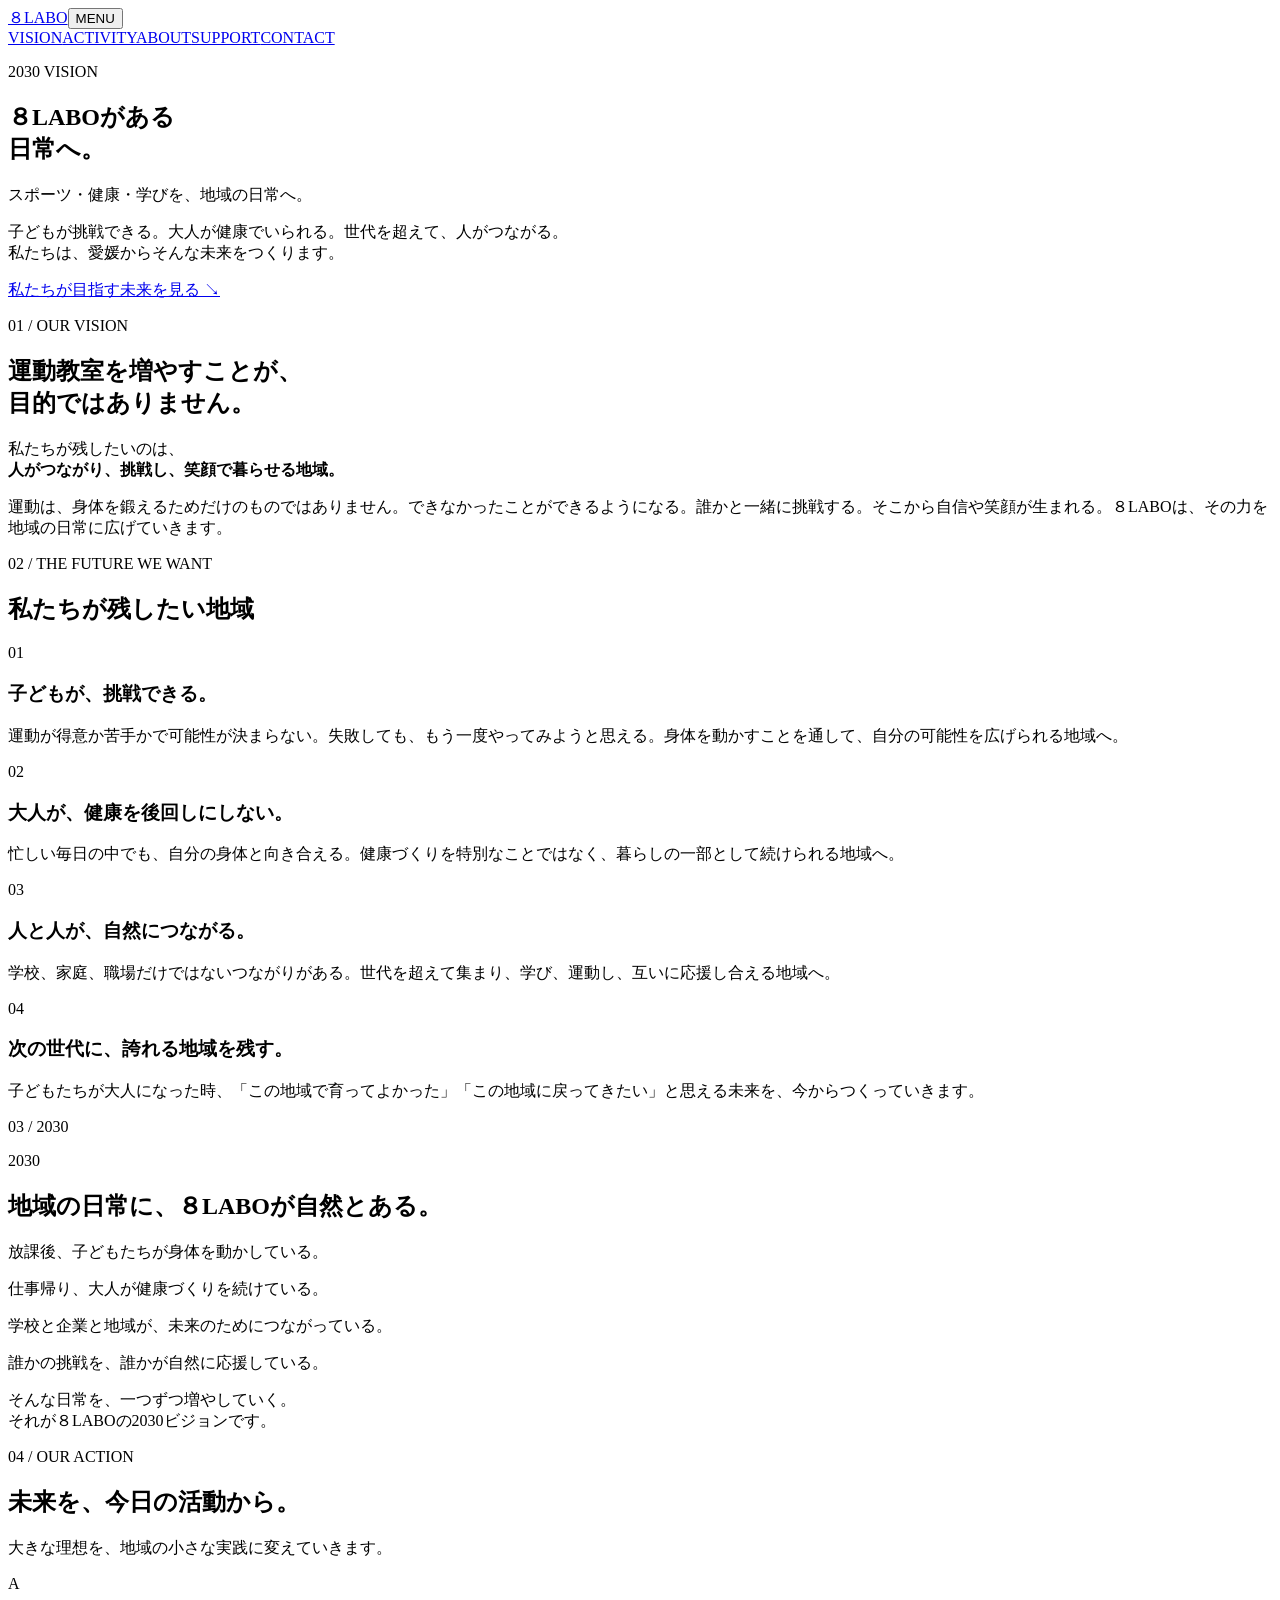
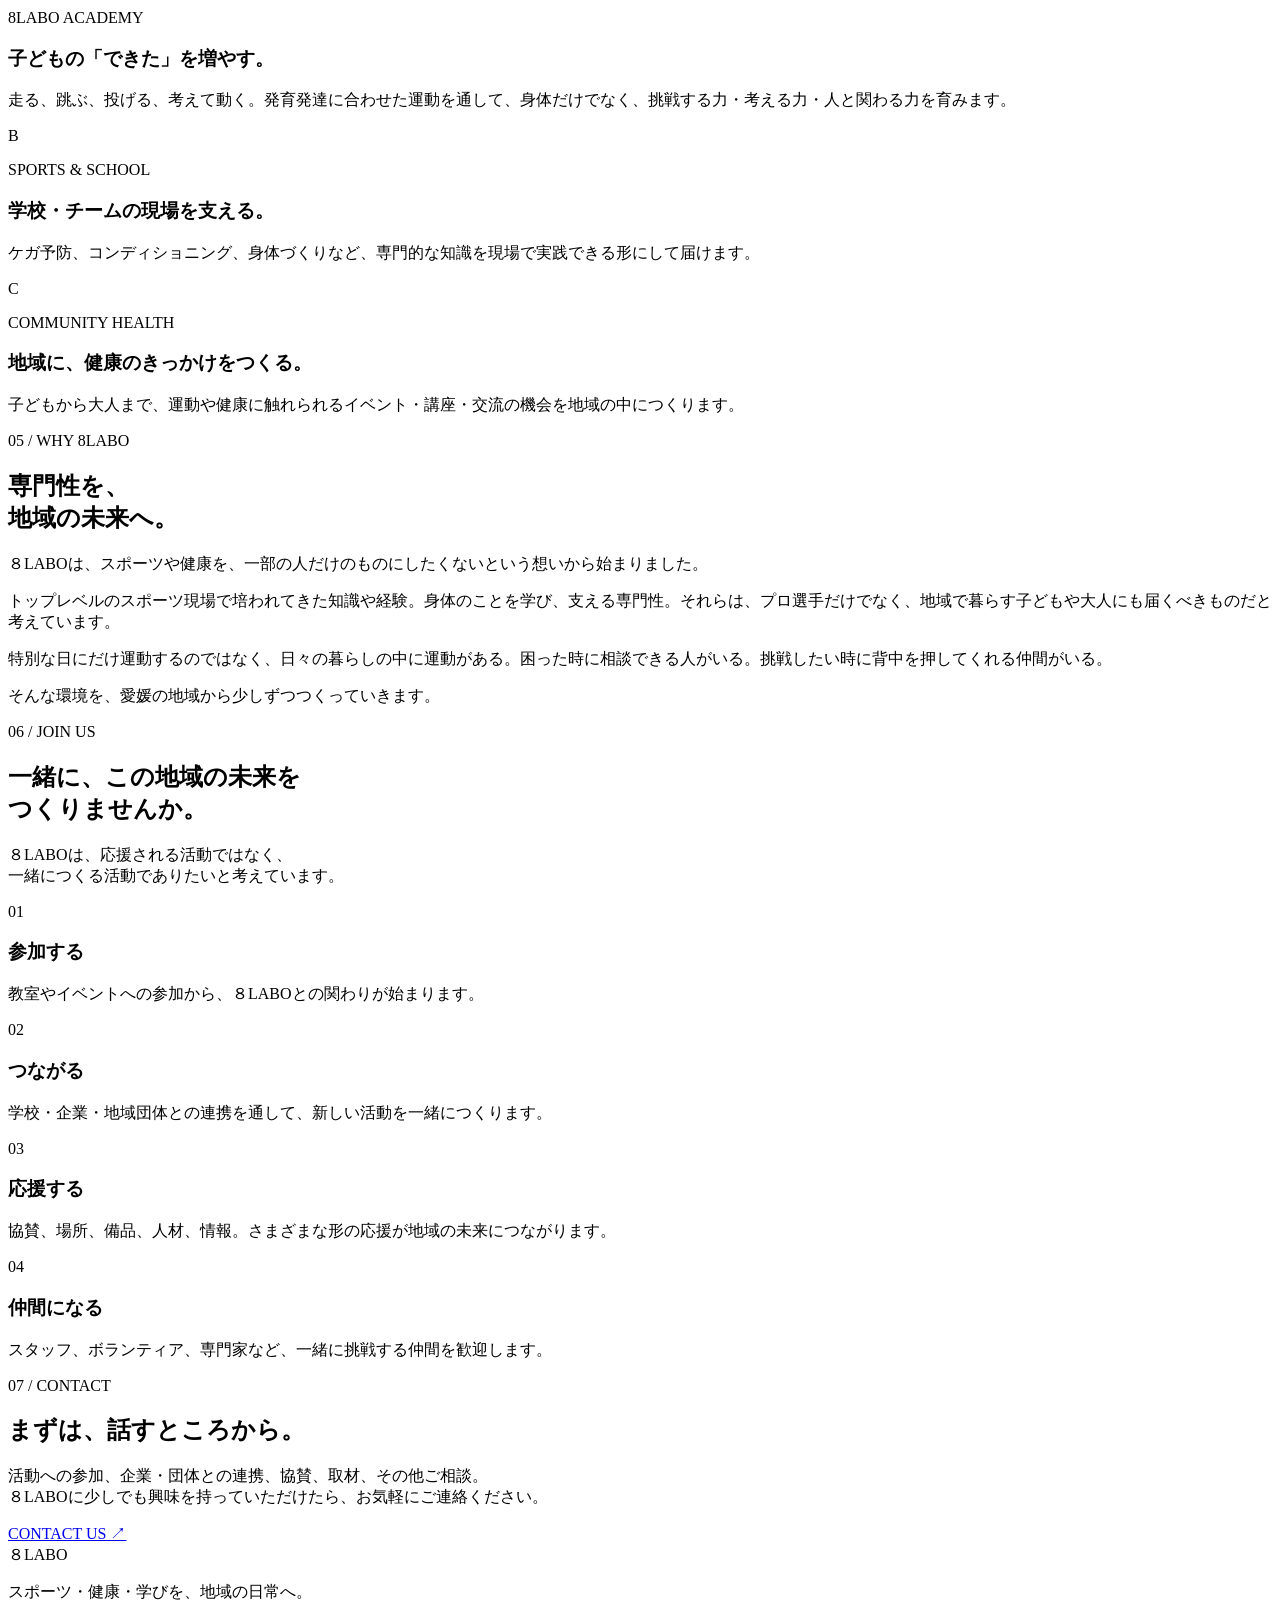
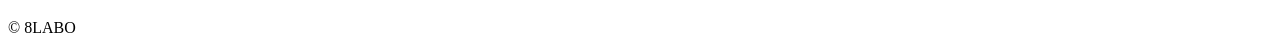
==== index.html @ 5af420b2 "Create initial 8LABO website" ====
<!DOCTYPE html>
<html lang="ja">
<head>
  <meta charset="UTF-8" />
  <meta name="viewport" content="width=device-width, initial-scale=1.0" />
  <meta name="description" content="８LABOは、スポーツ・健康・学びを地域の日常へ届け、地域に笑顔と挑戦が広がる未来をつくる愛媛発の地域づくりプロジェクトです。" />
  <title>８LABO｜８LABOがある日常へ。</title>
  <link rel="preconnect" href="https://fonts.googleapis.com">
  <link rel="preconnect" href="https://fonts.gstatic.com" crossorigin>
  <link href="https://fonts.googleapis.com/css2?family=Noto+Sans+JP:wght@400;500;600;700;900&display=swap" rel="stylesheet">
  <link rel="stylesheet" href="style.css" />
</head>
<body>
  <header class="site-header" id="top"><a class="brand" href="#top">８LABO</a><button class="menu-button" aria-expanded="false">MENU</button><nav class="global-nav"><a href="#vision">VISION</a><a href="#activity">ACTIVITY</a><a href="#story">ABOUT</a><a href="#support">SUPPORT</a><a href="#contact">CONTACT</a></nav></header>
  <main>
    <section class="hero"><div class="hero-orb hero-orb-a"></div><div class="hero-orb hero-orb-b"></div><div class="hero-inner reveal"><p class="eyebrow">2030 VISION</p><h1>８LABOがある<br>日常へ。</h1><p class="hero-copy">スポーツ・健康・学びを、地域の日常へ。</p><p class="hero-lead">子どもが挑戦できる。大人が健康でいられる。世代を超えて、人がつながる。<br>私たちは、愛媛からそんな未来をつくります。</p><a class="text-link" href="#vision">私たちが目指す未来を見る ↘</a></div></section>
    <section class="statement section-dark"><div class="section-wrap narrow reveal"><p class="section-index">01 / OUR VISION</p><h2>運動教室を増やすことが、<br>目的ではありません。</h2><p class="statement-large">私たちが残したいのは、<br><strong>人がつながり、挑戦し、笑顔で暮らせる地域。</strong></p><p>運動は、身体を鍛えるためだけのものではありません。できなかったことができるようになる。誰かと一緒に挑戦する。そこから自信や笑顔が生まれる。８LABOは、その力を地域の日常に広げていきます。</p></div></section>
    <section id="vision" class="vision section-light"><div class="section-wrap"><div class="section-heading reveal"><p class="section-index">02 / THE FUTURE WE WANT</p><h2>私たちが残したい地域</h2></div><div class="vision-grid">
      <article class="vision-card reveal"><span>01</span><h3>子どもが、挑戦できる。</h3><p>運動が得意か苦手かで可能性が決まらない。失敗しても、もう一度やってみようと思える。身体を動かすことを通して、自分の可能性を広げられる地域へ。</p></article>
      <article class="vision-card reveal"><span>02</span><h3>大人が、健康を後回しにしない。</h3><p>忙しい毎日の中でも、自分の身体と向き合える。健康づくりを特別なことではなく、暮らしの一部として続けられる地域へ。</p></article>
      <article class="vision-card reveal"><span>03</span><h3>人と人が、自然につながる。</h3><p>学校、家庭、職場だけではないつながりがある。世代を超えて集まり、学び、運動し、互いに応援し合える地域へ。</p></article>
      <article class="vision-card reveal"><span>04</span><h3>次の世代に、誇れる地域を残す。</h3><p>子どもたちが大人になった時、「この地域で育ってよかった」「この地域に戻ってきたい」と思える未来を、今からつくっていきます。</p></article>
    </div></div></section>
    <section class="future section-accent"><div class="section-wrap reveal"><p class="section-index">03 / 2030</p><div class="big-number">2030</div><h2>地域の日常に、８LABOが自然とある。</h2><div class="future-lines"><p>放課後、子どもたちが身体を動かしている。</p><p>仕事帰り、大人が健康づくりを続けている。</p><p>学校と企業と地域が、未来のためにつながっている。</p><p>誰かの挑戦を、誰かが自然に応援している。</p></div><p class="future-closing">そんな日常を、一つずつ増やしていく。<br>それが８LABOの2030ビジョンです。</p></div></section>
    <section id="activity" class="activity section-light"><div class="section-wrap"><div class="section-heading reveal"><p class="section-index">04 / OUR ACTION</p><h2>未来を、今日の活動から。</h2><p>大きな理想を、地域の小さな実践に変えていきます。</p></div><div class="activity-list">
      <article class="activity-item reveal"><div class="activity-no">A</div><div><p class="activity-label">8LABO ACADEMY</p><h3>子どもの「できた」を増やす。</h3><p>走る、跳ぶ、投げる、考えて動く。発育発達に合わせた運動を通して、身体だけでなく、挑戦する力・考える力・人と関わる力を育みます。</p></div></article>
      <article class="activity-item reveal"><div class="activity-no">B</div><div><p class="activity-label">SPORTS & SCHOOL</p><h3>学校・チームの現場を支える。</h3><p>ケガ予防、コンディショニング、身体づくりなど、専門的な知識を現場で実践できる形にして届けます。</p></div></article>
      <article class="activity-item reveal"><div class="activity-no">C</div><div><p class="activity-label">COMMUNITY HEALTH</p><h3>地域に、健康のきっかけをつくる。</h3><p>子どもから大人まで、運動や健康に触れられるイベント・講座・交流の機会を地域の中につくります。</p></div></article>
    </div></div></section>
    <section id="story" class="story section-dark"><div class="section-wrap story-grid reveal"><div><p class="section-index">05 / WHY 8LABO</p><h2>専門性を、<br>地域の未来へ。</h2></div><div class="story-copy"><p class="lead">８LABOは、スポーツや健康を、一部の人だけのものにしたくないという想いから始まりました。</p><p>トップレベルのスポーツ現場で培われてきた知識や経験。身体のことを学び、支える専門性。それらは、プロ選手だけでなく、地域で暮らす子どもや大人にも届くべきものだと考えています。</p><p>特別な日にだけ運動するのではなく、日々の暮らしの中に運動がある。困った時に相談できる人がいる。挑戦したい時に背中を押してくれる仲間がいる。</p><p>そんな環境を、愛媛の地域から少しずつつくっていきます。</p></div></div></section>
    <section id="support" class="support section-light"><div class="section-wrap reveal"><p class="section-index">06 / JOIN US</p><h2>一緒に、この地域の未来を<br>つくりませんか。</h2><p class="support-lead">８LABOは、応援される活動ではなく、<br>一緒につくる活動でありたいと考えています。</p><div class="support-grid"><div><span>01</span><h3>参加する</h3><p>教室やイベントへの参加から、８LABOとの関わりが始まります。</p></div><div><span>02</span><h3>つながる</h3><p>学校・企業・地域団体との連携を通して、新しい活動を一緒につくります。</p></div><div><span>03</span><h3>応援する</h3><p>協賛、場所、備品、人材、情報。さまざまな形の応援が地域の未来につながります。</p></div><div><span>04</span><h3>仲間になる</h3><p>スタッフ、ボランティア、専門家など、一緒に挑戦する仲間を歓迎します。</p></div></div></div></section>
    <section id="contact" class="contact section-accent"><div class="section-wrap reveal"><p class="section-index">07 / CONTACT</p><h2>まずは、話すところから。</h2><p>活動への参加、企業・団体との連携、協賛、取材、その他ご相談。<br>８LABOに少しでも興味を持っていただけたら、お気軽にご連絡ください。</p><a class="contact-button" href="mailto:8labo.deportare@gmail.com">CONTACT US ↗</a></div></section>
  </main>
  <footer class="site-footer"><div class="footer-brand">８LABO</div><p>スポーツ・健康・学びを、地域の日常へ。</p><p class="copyright">© 8LABO</p></footer>
  <script src="script.js"></script>
</body></html>
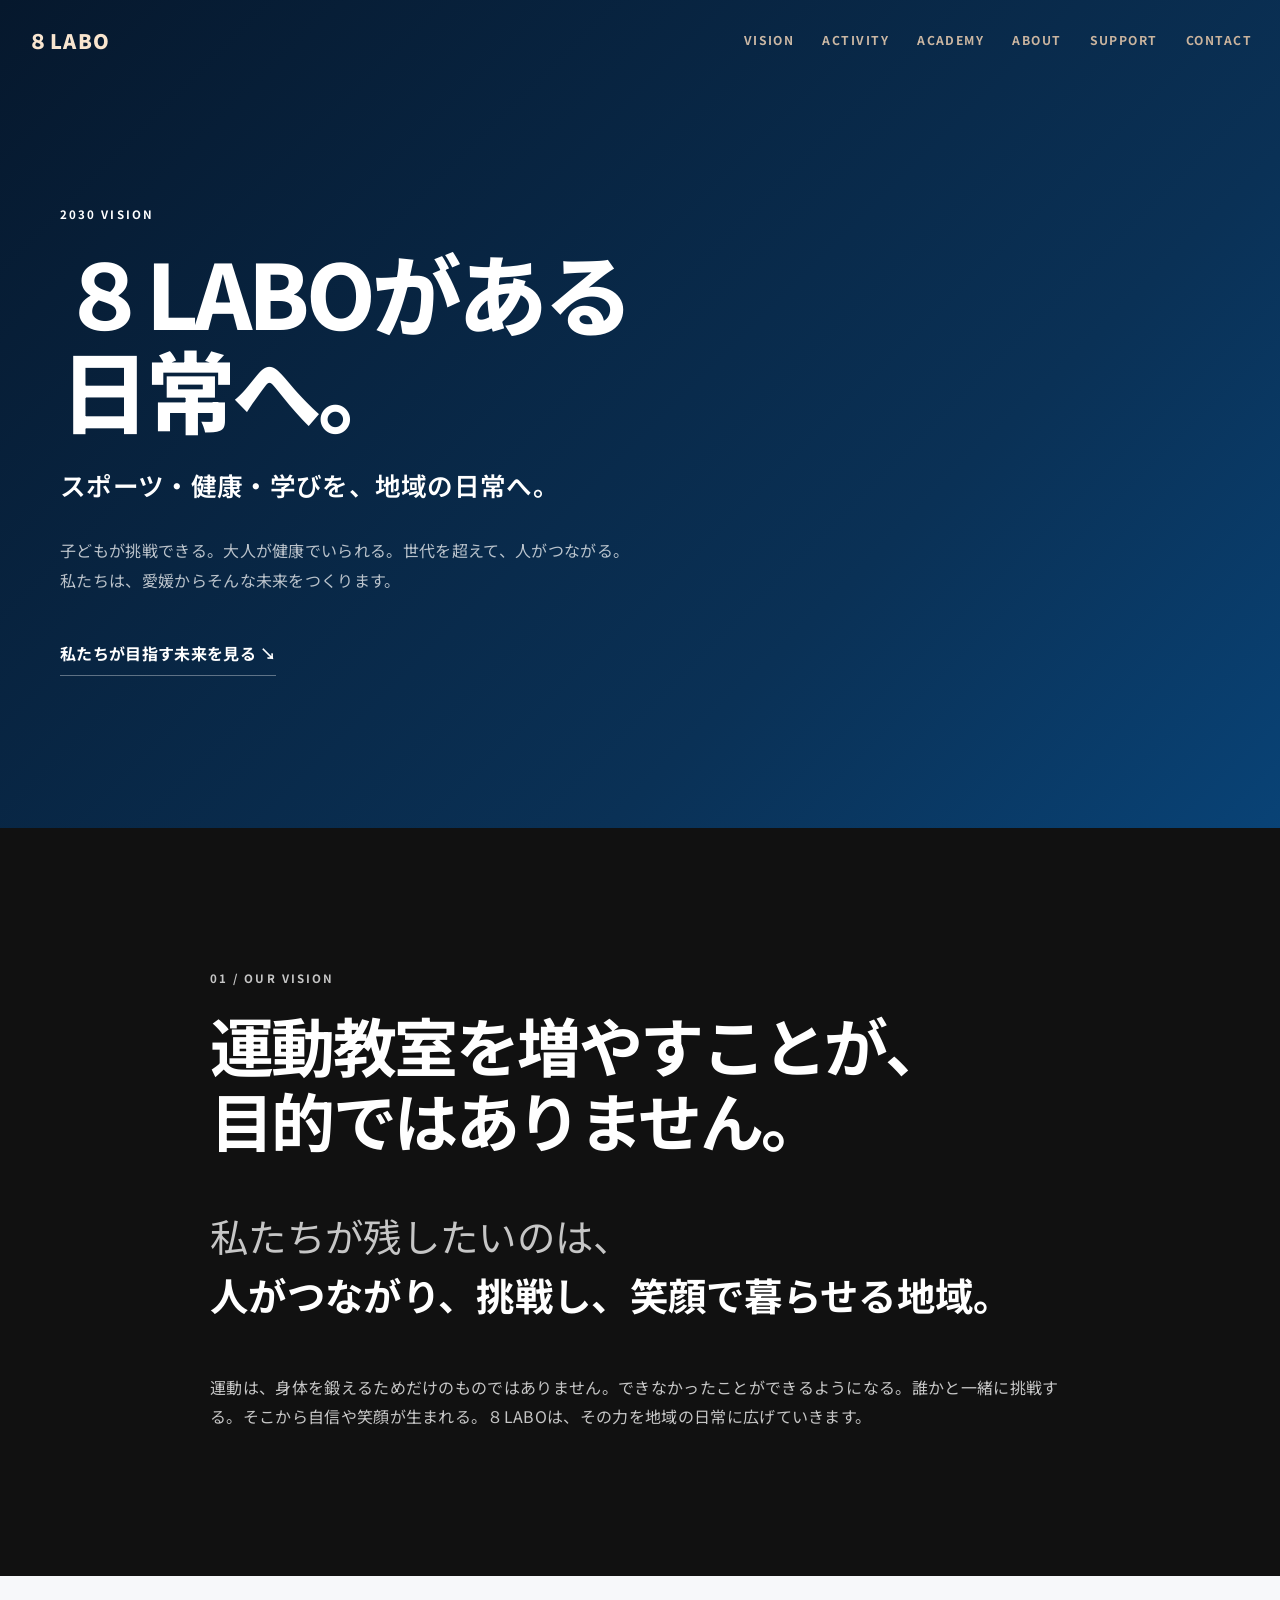
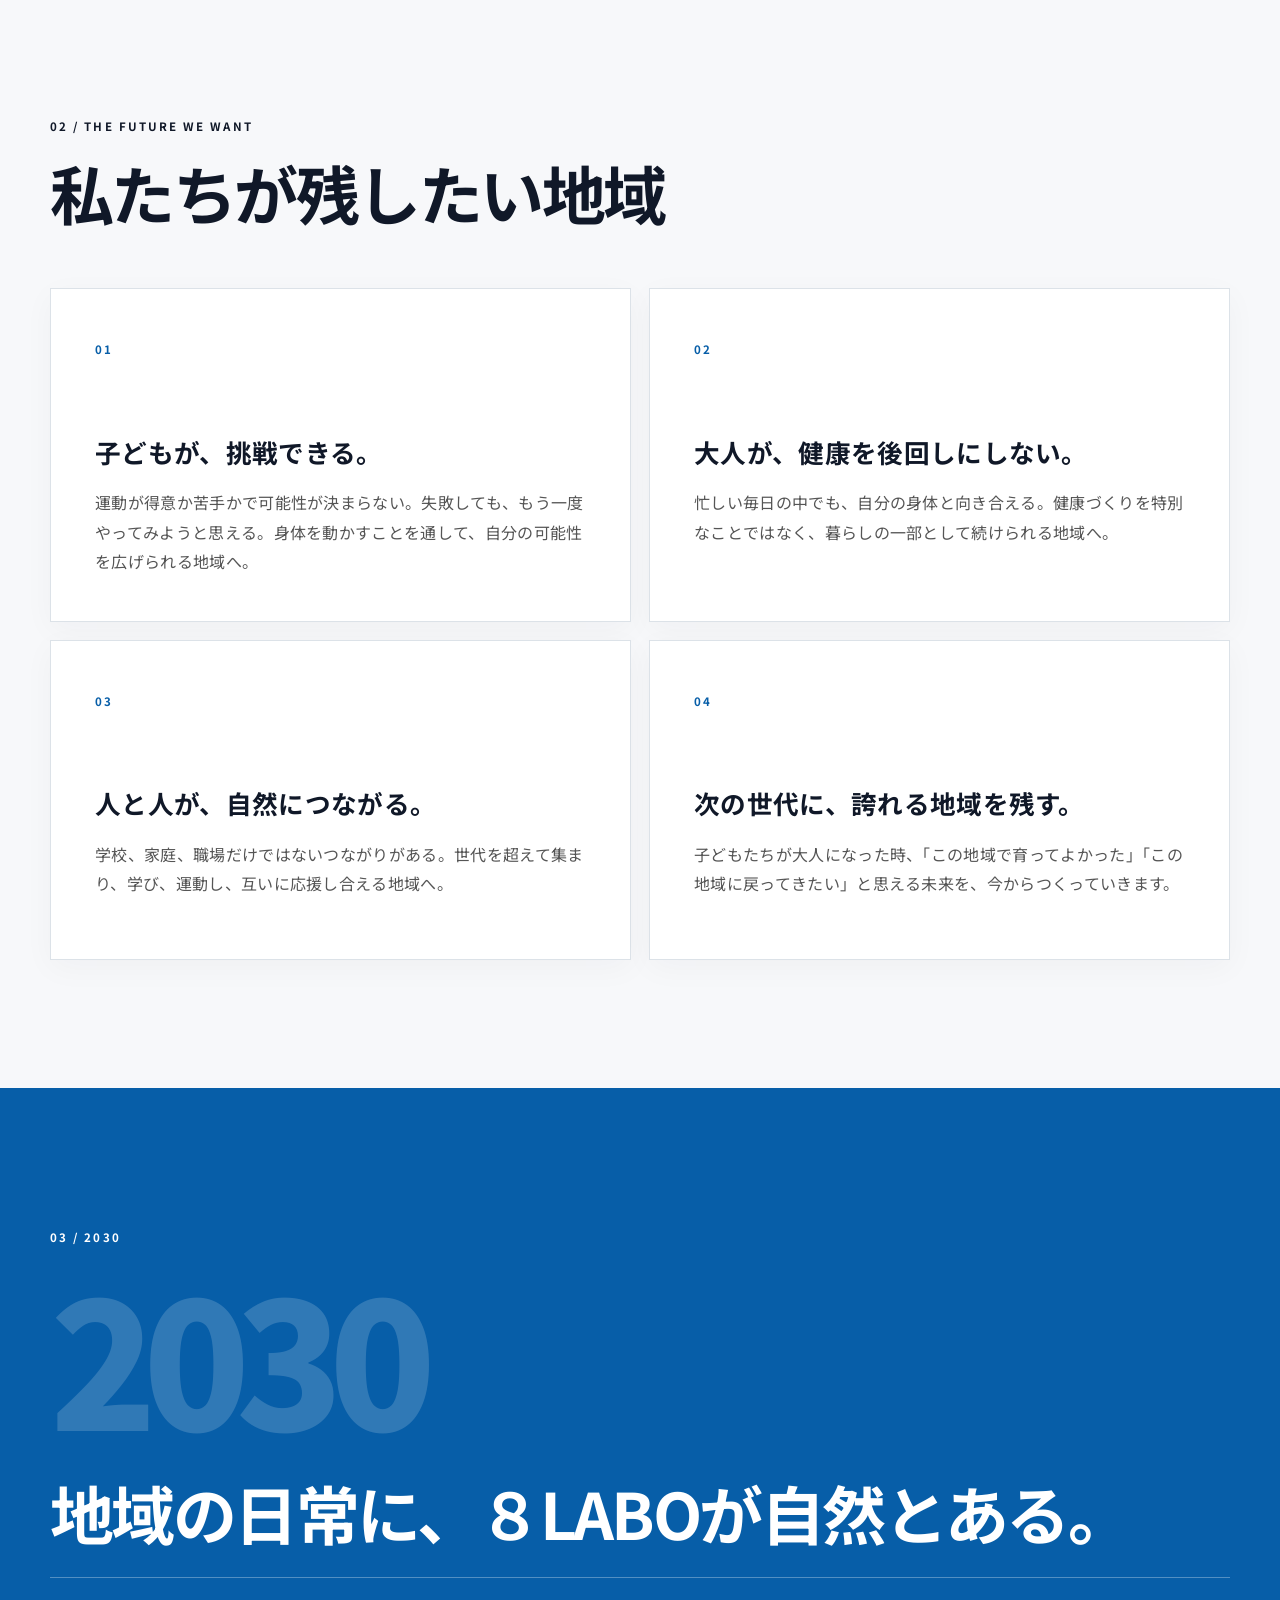
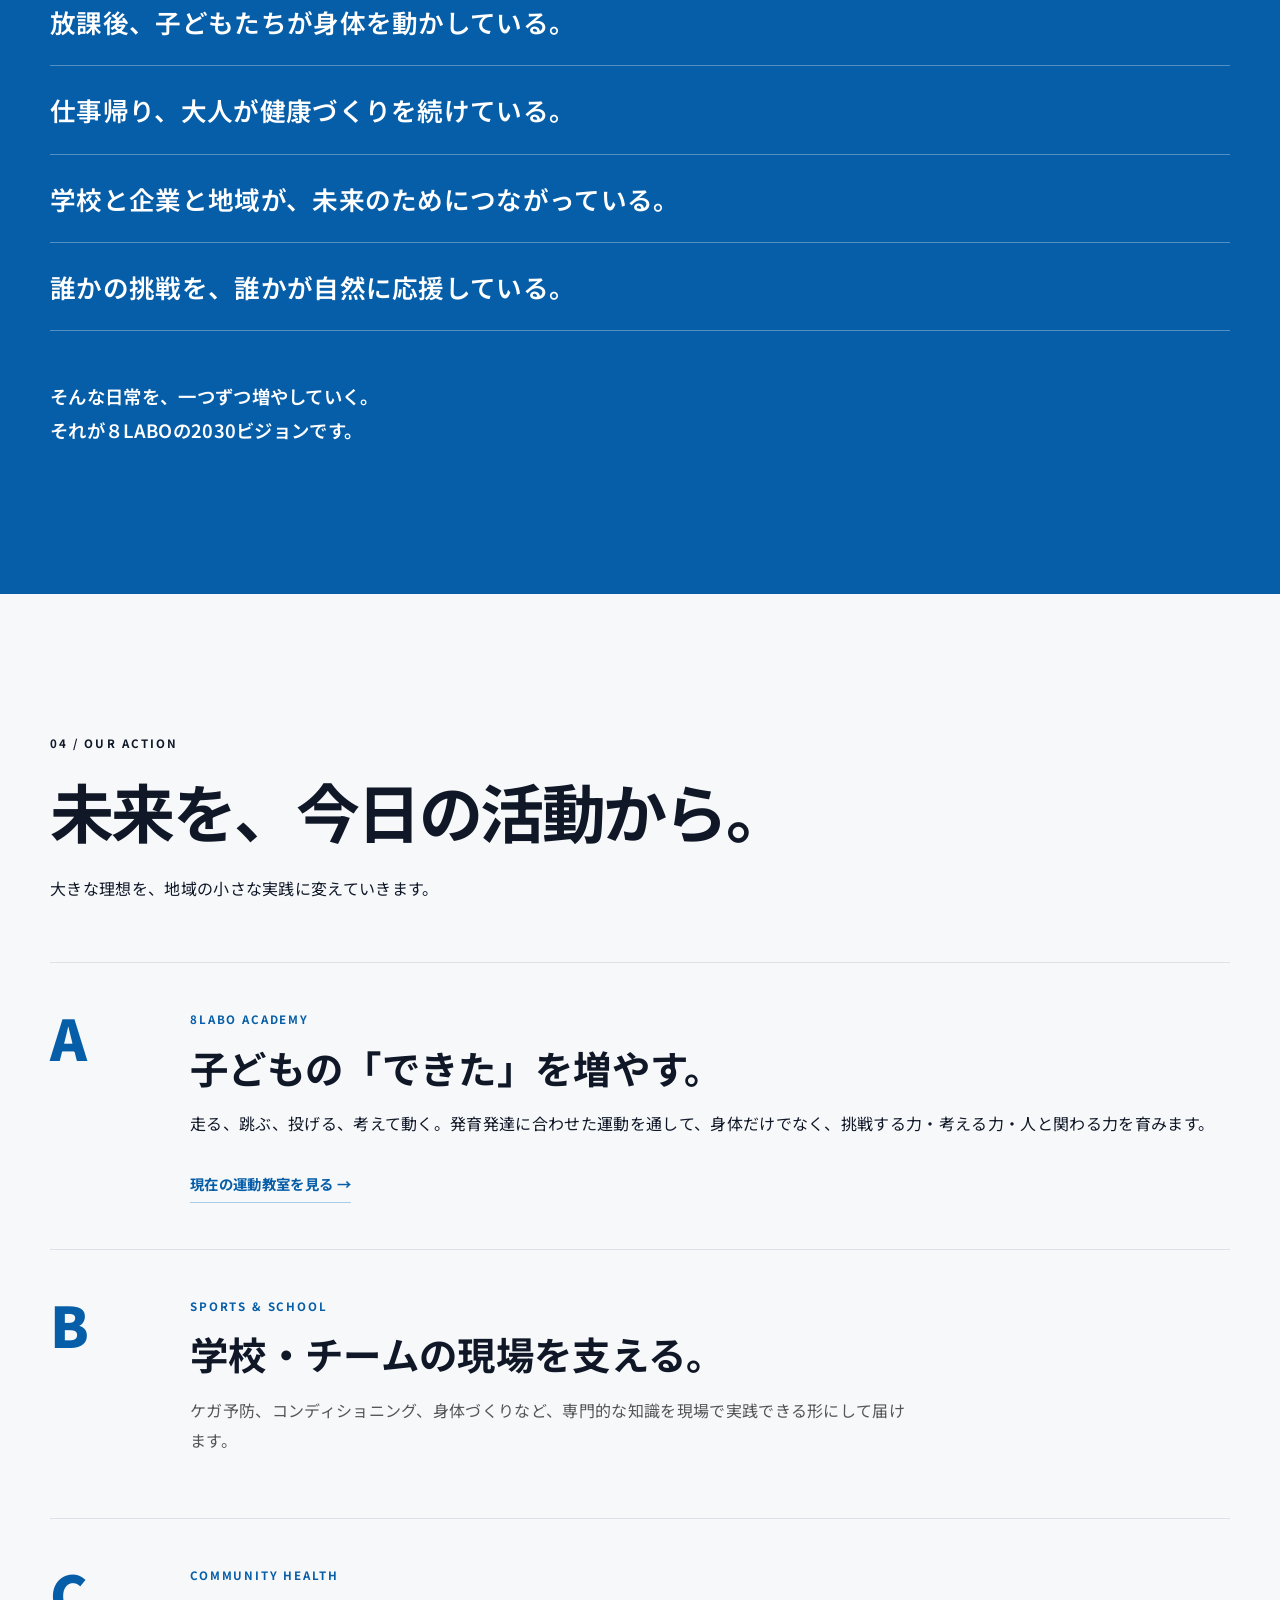
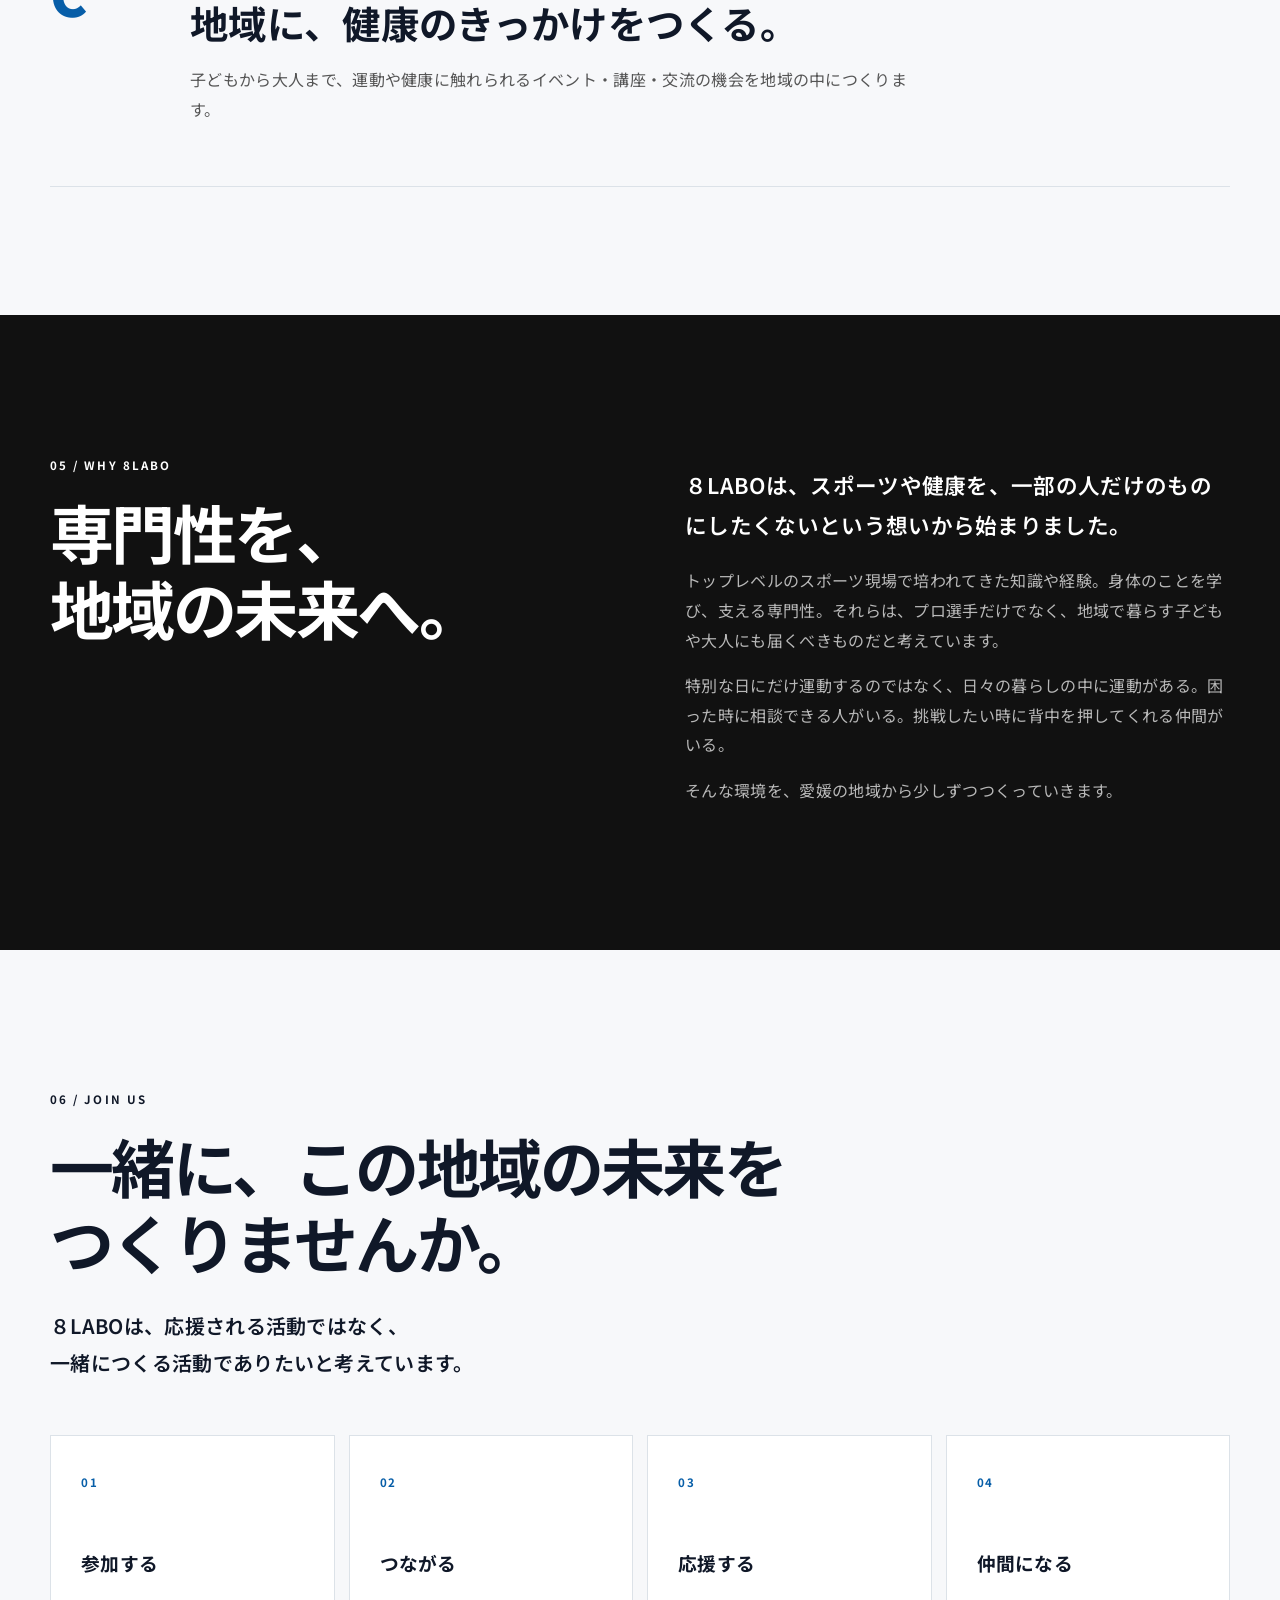
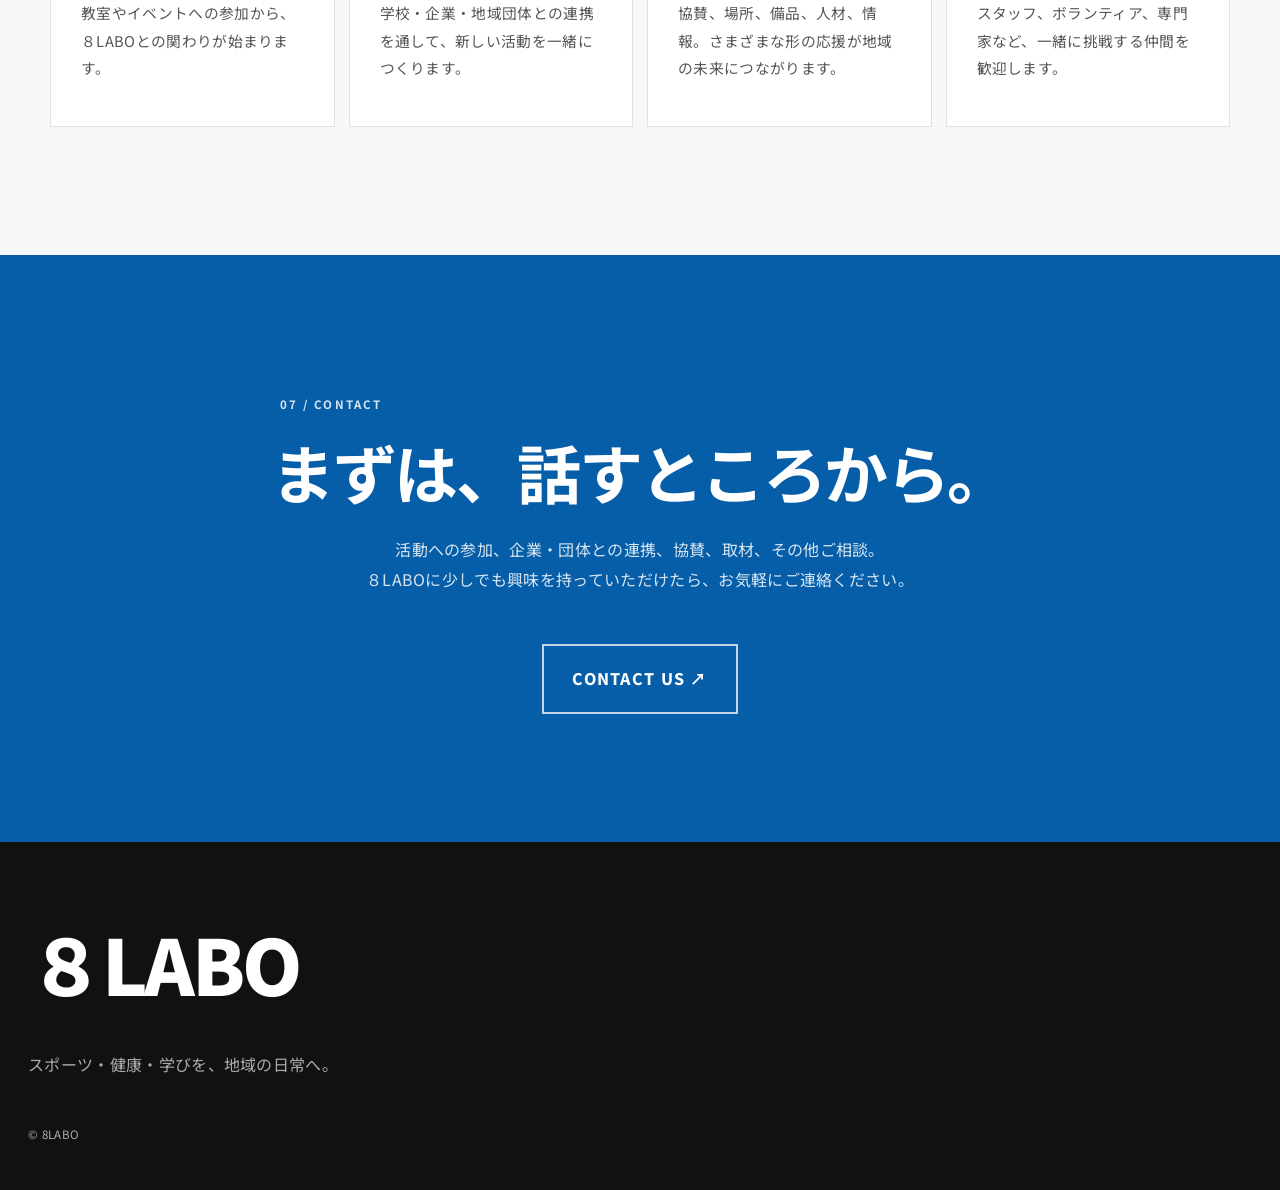
==== commit 8aee1f61: "Apply blue brand refinement and add Academy link" ====
--- a/index.html
+++ b/index.html
@@ -1,36 +1 @@
-<!DOCTYPE html>
-<html lang="ja">
-<head>
-  <meta charset="UTF-8" />
-  <meta name="viewport" content="width=device-width, initial-scale=1.0" />
-  <meta name="description" content="８LABOは、スポーツ・健康・学びを地域の日常へ届け、地域に笑顔と挑戦が広がる未来をつくる愛媛発の地域づくりプロジェクトです。" />
-  <title>８LABO｜８LABOがある日常へ。</title>
-  <link rel="preconnect" href="https://fonts.googleapis.com">
-  <link rel="preconnect" href="https://fonts.gstatic.com" crossorigin>
-  <link href="https://fonts.googleapis.com/css2?family=Noto+Sans+JP:wght@400;500;600;700;900&display=swap" rel="stylesheet">
-  <link rel="stylesheet" href="style.css" />
-</head>
-<body>
-  <header class="site-header" id="top"><a class="brand" href="#top">８LABO</a><button class="menu-button" aria-expanded="false">MENU</button><nav class="global-nav"><a href="#vision">VISION</a><a href="#activity">ACTIVITY</a><a href="#story">ABOUT</a><a href="#support">SUPPORT</a><a href="#contact">CONTACT</a></nav></header>
-  <main>
-    <section class="hero"><div class="hero-orb hero-orb-a"></div><div class="hero-orb hero-orb-b"></div><div class="hero-inner reveal"><p class="eyebrow">2030 VISION</p><h1>８LABOがある<br>日常へ。</h1><p class="hero-copy">スポーツ・健康・学びを、地域の日常へ。</p><p class="hero-lead">子どもが挑戦できる。大人が健康でいられる。世代を超えて、人がつながる。<br>私たちは、愛媛からそんな未来をつくります。</p><a class="text-link" href="#vision">私たちが目指す未来を見る ↘</a></div></section>
-    <section class="statement section-dark"><div class="section-wrap narrow reveal"><p class="section-index">01 / OUR VISION</p><h2>運動教室を増やすことが、<br>目的ではありません。</h2><p class="statement-large">私たちが残したいのは、<br><strong>人がつながり、挑戦し、笑顔で暮らせる地域。</strong></p><p>運動は、身体を鍛えるためだけのものではありません。できなかったことができるようになる。誰かと一緒に挑戦する。そこから自信や笑顔が生まれる。８LABOは、その力を地域の日常に広げていきます。</p></div></section>
-    <section id="vision" class="vision section-light"><div class="section-wrap"><div class="section-heading reveal"><p class="section-index">02 / THE FUTURE WE WANT</p><h2>私たちが残したい地域</h2></div><div class="vision-grid">
-      <article class="vision-card reveal"><span>01</span><h3>子どもが、挑戦できる。</h3><p>運動が得意か苦手かで可能性が決まらない。失敗しても、もう一度やってみようと思える。身体を動かすことを通して、自分の可能性を広げられる地域へ。</p></article>
-      <article class="vision-card reveal"><span>02</span><h3>大人が、健康を後回しにしない。</h3><p>忙しい毎日の中でも、自分の身体と向き合える。健康づくりを特別なことではなく、暮らしの一部として続けられる地域へ。</p></article>
-      <article class="vision-card reveal"><span>03</span><h3>人と人が、自然につながる。</h3><p>学校、家庭、職場だけではないつながりがある。世代を超えて集まり、学び、運動し、互いに応援し合える地域へ。</p></article>
-      <article class="vision-card reveal"><span>04</span><h3>次の世代に、誇れる地域を残す。</h3><p>子どもたちが大人になった時、「この地域で育ってよかった」「この地域に戻ってきたい」と思える未来を、今からつくっていきます。</p></article>
-    </div></div></section>
-    <section class="future section-accent"><div class="section-wrap reveal"><p class="section-index">03 / 2030</p><div class="big-number">2030</div><h2>地域の日常に、８LABOが自然とある。</h2><div class="future-lines"><p>放課後、子どもたちが身体を動かしている。</p><p>仕事帰り、大人が健康づくりを続けている。</p><p>学校と企業と地域が、未来のためにつながっている。</p><p>誰かの挑戦を、誰かが自然に応援している。</p></div><p class="future-closing">そんな日常を、一つずつ増やしていく。<br>それが８LABOの2030ビジョンです。</p></div></section>
-    <section id="activity" class="activity section-light"><div class="section-wrap"><div class="section-heading reveal"><p class="section-index">04 / OUR ACTION</p><h2>未来を、今日の活動から。</h2><p>大きな理想を、地域の小さな実践に変えていきます。</p></div><div class="activity-list">
-      <article class="activity-item reveal"><div class="activity-no">A</div><div><p class="activity-label">8LABO ACADEMY</p><h3>子どもの「できた」を増やす。</h3><p>走る、跳ぶ、投げる、考えて動く。発育発達に合わせた運動を通して、身体だけでなく、挑戦する力・考える力・人と関わる力を育みます。</p></div></article>
-      <article class="activity-item reveal"><div class="activity-no">B</div><div><p class="activity-label">SPORTS & SCHOOL</p><h3>学校・チームの現場を支える。</h3><p>ケガ予防、コンディショニング、身体づくりなど、専門的な知識を現場で実践できる形にして届けます。</p></div></article>
-      <article class="activity-item reveal"><div class="activity-no">C</div><div><p class="activity-label">COMMUNITY HEALTH</p><h3>地域に、健康のきっかけをつくる。</h3><p>子どもから大人まで、運動や健康に触れられるイベント・講座・交流の機会を地域の中につくります。</p></div></article>
-    </div></div></section>
-    <section id="story" class="story section-dark"><div class="section-wrap story-grid reveal"><div><p class="section-index">05 / WHY 8LABO</p><h2>専門性を、<br>地域の未来へ。</h2></div><div class="story-copy"><p class="lead">８LABOは、スポーツや健康を、一部の人だけのものにしたくないという想いから始まりました。</p><p>トップレベルのスポーツ現場で培われてきた知識や経験。身体のことを学び、支える専門性。それらは、プロ選手だけでなく、地域で暮らす子どもや大人にも届くべきものだと考えています。</p><p>特別な日にだけ運動するのではなく、日々の暮らしの中に運動がある。困った時に相談できる人がいる。挑戦したい時に背中を押してくれる仲間がいる。</p><p>そんな環境を、愛媛の地域から少しずつつくっていきます。</p></div></div></section>
-    <section id="support" class="support section-light"><div class="section-wrap reveal"><p class="section-index">06 / JOIN US</p><h2>一緒に、この地域の未来を<br>つくりませんか。</h2><p class="support-lead">８LABOは、応援される活動ではなく、<br>一緒につくる活動でありたいと考えています。</p><div class="support-grid"><div><span>01</span><h3>参加する</h3><p>教室やイベントへの参加から、８LABOとの関わりが始まります。</p></div><div><span>02</span><h3>つながる</h3><p>学校・企業・地域団体との連携を通して、新しい活動を一緒につくります。</p></div><div><span>03</span><h3>応援する</h3><p>協賛、場所、備品、人材、情報。さまざまな形の応援が地域の未来につながります。</p></div><div><span>04</span><h3>仲間になる</h3><p>スタッフ、ボランティア、専門家など、一緒に挑戦する仲間を歓迎します。</p></div></div></div></section>
-    <section id="contact" class="contact section-accent"><div class="section-wrap reveal"><p class="section-index">07 / CONTACT</p><h2>まずは、話すところから。</h2><p>活動への参加、企業・団体との連携、協賛、取材、その他ご相談。<br>８LABOに少しでも興味を持っていただけたら、お気軽にご連絡ください。</p><a class="contact-button" href="mailto:8labo.deportare@gmail.com">CONTACT US ↗</a></div></section>
-  </main>
-  <footer class="site-footer"><div class="footer-brand">８LABO</div><p>スポーツ・健康・学びを、地域の日常へ。</p><p class="copyright">© 8LABO</p></footer>
-  <script src="script.js"></script>
-</body></html>+<!DOCTYPE html><html lang="ja"><head><meta charset="UTF-8"><meta name="viewport" content="width=device-width,initial-scale=1"><meta name="description" content="８LABOは、スポーツ・健康・学びを地域の日常へ届け、地域に笑顔と挑戦が広がる未来をつくる愛媛発の地域づくりプロジェクトです。"><title>８LABO｜８LABOがある日常へ。</title><link rel="preconnect" href="https://fonts.googleapis.com"><link rel="preconnect" href="https://fonts.gstatic.com" crossorigin><link href="https://fonts.googleapis.com/css2?family=Noto+Sans+JP:wght@400;500;600;700;900&display=swap" rel="stylesheet"><link rel="stylesheet" href="style.css"><link rel="stylesheet" href="refine.css"></head><body><header class="site-header" id="top"><a class="brand" href="#top">８LABO</a><button class="menu-button" aria-expanded="false">MENU</button><nav class="global-nav"><a href="#vision">VISION</a><a href="#activity">ACTIVITY</a><a href="academy.html">ACADEMY</a><a href="#story">ABOUT</a><a href="#support">SUPPORT</a><a href="#contact">CONTACT</a></nav></header><main><section class="hero"><div class="hero-orb hero-orb-a"></div><div class="hero-orb hero-orb-b"></div><div class="hero-inner reveal"><p class="eyebrow">2030 VISION</p><h1>８LABOがある<br>日常へ。</h1><p class="hero-copy">スポーツ・健康・学びを、地域の日常へ。</p><p class="hero-lead">子どもが挑戦できる。大人が健康でいられる。世代を超えて、人がつながる。<br>私たちは、愛媛からそんな未来をつくります。</p><a class="text-link" href="#vision">私たちが目指す未来を見る ↘</a></div></section><section class="statement section-dark"><div class="section-wrap narrow reveal"><p class="section-index">01 / OUR VISION</p><h2>運動教室を増やすことが、<br>目的ではありません。</h2><p class="statement-large">私たちが残したいのは、<br><strong>人がつながり、挑戦し、笑顔で暮らせる地域。</strong></p><p>運動は、身体を鍛えるためだけのものではありません。できなかったことができるようになる。誰かと一緒に挑戦する。そこから自信や笑顔が生まれる。８LABOは、その力を地域の日常に広げていきます。</p></div></section><section id="vision" class="vision section-light"><div class="section-wrap"><div class="section-heading reveal"><p class="section-index">02 / THE FUTURE WE WANT</p><h2>私たちが残したい地域</h2></div><div class="vision-grid"><article class="vision-card reveal"><span>01</span><h3>子どもが、挑戦できる。</h3><p>運動が得意か苦手かで可能性が決まらない。失敗しても、もう一度やってみようと思える。身体を動かすことを通して、自分の可能性を広げられる地域へ。</p></article><article class="vision-card reveal"><span>02</span><h3>大人が、健康を後回しにしない。</h3><p>忙しい毎日の中でも、自分の身体と向き合える。健康づくりを特別なことではなく、暮らしの一部として続けられる地域へ。</p></article><article class="vision-card reveal"><span>03</span><h3>人と人が、自然につながる。</h3><p>学校、家庭、職場だけではないつながりがある。世代を超えて集まり、学び、運動し、互いに応援し合える地域へ。</p></article><article class="vision-card reveal"><span>04</span><h3>次の世代に、誇れる地域を残す。</h3><p>子どもたちが大人になった時、「この地域で育ってよかった」「この地域に戻ってきたい」と思える未来を、今からつくっていきます。</p></article></div></div></section><section class="future section-accent"><div class="section-wrap reveal"><p class="section-index">03 / 2030</p><div class="big-number">2030</div><h2>地域の日常に、８LABOが自然とある。</h2><div class="future-lines"><p>放課後、子どもたちが身体を動かしている。</p><p>仕事帰り、大人が健康づくりを続けている。</p><p>学校と企業と地域が、未来のためにつながっている。</p><p>誰かの挑戦を、誰かが自然に応援している。</p></div><p class="future-closing">そんな日常を、一つずつ増やしていく。<br>それが８LABOの2030ビジョンです。</p></div></section><section id="activity" class="activity section-light"><div class="section-wrap"><div class="section-heading reveal"><p class="section-index">04 / OUR ACTION</p><h2>未来を、今日の活動から。</h2><p>大きな理想を、地域の小さな実践に変えていきます。</p></div><div class="activity-list"><article class="activity-item reveal"><div class="activity-no">A</div><div><p class="activity-label">8LABO ACADEMY</p><h3>子どもの「できた」を増やす。</h3><p>走る、跳ぶ、投げる、考えて動く。発育発達に合わせた運動を通して、身体だけでなく、挑戦する力・考える力・人と関わる力を育みます。</p><a class="academy-link" href="academy.html">現在の運動教室を見る →</a></div></article><article class="activity-item reveal"><div class="activity-no">B</div><div><p class="activity-label">SPORTS & SCHOOL</p><h3>学校・チームの現場を支える。</h3><p>ケガ予防、コンディショニング、身体づくりなど、専門的な知識を現場で実践できる形にして届けます。</p></div></article><article class="activity-item reveal"><div class="activity-no">C</div><div><p class="activity-label">COMMUNITY HEALTH</p><h3>地域に、健康のきっかけをつくる。</h3><p>子どもから大人まで、運動や健康に触れられるイベント・講座・交流の機会を地域の中につくります。</p></div></article></div></div></section><section id="story" class="story section-dark"><div class="section-wrap story-grid reveal"><div><p class="section-index">05 / WHY 8LABO</p><h2>専門性を、<br>地域の未来へ。</h2></div><div class="story-copy"><p class="lead">８LABOは、スポーツや健康を、一部の人だけのものにしたくないという想いから始まりました。</p><p>トップレベルのスポーツ現場で培われてきた知識や経験。身体のことを学び、支える専門性。それらは、プロ選手だけでなく、地域で暮らす子どもや大人にも届くべきものだと考えています。</p><p>特別な日にだけ運動するのではなく、日々の暮らしの中に運動がある。困った時に相談できる人がいる。挑戦したい時に背中を押してくれる仲間がいる。</p><p>そんな環境を、愛媛の地域から少しずつつくっていきます。</p></div></div></section><section id="support" class="support section-light"><div class="section-wrap reveal"><p class="section-index">06 / JOIN US</p><h2>一緒に、この地域の未来を<br>つくりませんか。</h2><p class="support-lead">８LABOは、応援される活動ではなく、<br>一緒につくる活動でありたいと考えています。</p><div class="support-grid"><div><span>01</span><h3>参加する</h3><p>教室やイベントへの参加から、８LABOとの関わりが始まります。</p></div><div><span>02</span><h3>つながる</h3><p>学校・企業・地域団体との連携を通して、新しい活動を一緒につくります。</p></div><div><span>03</span><h3>応援する</h3><p>協賛、場所、備品、人材、情報。さまざまな形の応援が地域の未来につながります。</p></div><div><span>04</span><h3>仲間になる</h3><p>スタッフ、ボランティア、専門家など、一緒に挑戦する仲間を歓迎します。</p></div></div></div></section><section id="contact" class="contact section-accent"><div class="section-wrap reveal"><p class="section-index">07 / CONTACT</p><h2>まずは、話すところから。</h2><p>活動への参加、企業・団体との連携、協賛、取材、その他ご相談。<br>８LABOに少しでも興味を持っていただけたら、お気軽にご連絡ください。</p><a class="contact-button" href="mailto:8labo.deportare@gmail.com">CONTACT US ↗</a></div></section></main><footer class="site-footer"><div class="footer-brand">８LABO</div><p>スポーツ・健康・学びを、地域の日常へ。</p><p class="copyright">© 8LABO</p></footer><script src="script.js"></script></body></html>
--- a/style.css
+++ b/style.css
@@ -0,0 +1 @@
+:root{--ink:#111;--paper:#f5f3ee;--white:#fff;--accent:#dff06a;--muted:#696969;--line:rgba(17,17,17,.16);--max:1180px}*{box-sizing:border-box}html{scroll-behavior:smooth}body{margin:0;font-family:"Noto Sans JP",system-ui,sans-serif;background:var(--paper);color:var(--ink);line-height:1.85;letter-spacing:.02em}a{color:inherit;text-decoration:none}.site-header{position:fixed;inset:0 0 auto;z-index:100;display:flex;align-items:center;justify-content:space-between;padding:22px 28px;mix-blend-mode:difference;color:white}.brand{font-size:1.25rem;font-weight:900;letter-spacing:.08em}.global-nav{display:flex;gap:28px;font-size:.76rem;font-weight:700;letter-spacing:.12em}.global-nav a{opacity:.82}.menu-button{display:none;background:none;border:0;color:inherit;font:inherit;font-size:.75rem;font-weight:700}.hero{min-height:100svh;position:relative;overflow:hidden;display:grid;place-items:center;background:#101010;color:white}.hero-inner{width:min(var(--max),calc(100% - 48px));position:relative;z-index:2;padding:130px 0 90px}.eyebrow,.section-index{font-size:.72rem;font-weight:700;letter-spacing:.18em}.hero h1{margin:18px 0 24px;font-size:clamp(4rem,11vw,9rem);line-height:.96;letter-spacing:-.055em;font-weight:900}.hero-copy{font-size:clamp(1.25rem,2vw,2rem);font-weight:600;margin:0 0 28px}.hero-lead{max-width:720px;color:rgba(255,255,255,.72)}.text-link{display:inline-flex;gap:12px;margin-top:28px;font-weight:700;border-bottom:1px solid rgba(255,255,255,.35);padding-bottom:6px}.hero-orb{position:absolute;border-radius:999px}.hero-orb-a{width:56vw;height:56vw;background:radial-gradient(circle at 40% 40%,#edf88c 0%,#b6d942 34%,transparent 70%);top:-22vw;right:-10vw}.hero-orb-b{width:34vw;height:34vw;background:radial-gradient(circle,rgba(131,149,255,.72),transparent 70%);bottom:-18vw;left:-8vw}.section-wrap{width:min(var(--max),calc(100% - 48px));margin:0 auto;padding:128px 0}.section-wrap.narrow{max-width:860px}.section-dark{background:#111;color:white}.section-light{background:var(--paper)}.section-accent{background:var(--accent)}.section-heading{margin-bottom:58px}.section-heading h2,.statement h2,.story h2,.support h2,.contact h2,.future h2{font-size:clamp(2.2rem,5vw,4.7rem);line-height:1.18;letter-spacing:-.04em;margin:18px 0 26px}.statement p{color:rgba(255,255,255,.76)}.statement-large{font-size:clamp(1.5rem,3vw,2.5rem);line-height:1.55;margin:48px 0}.statement-large strong{color:white}.vision-grid{display:grid;grid-template-columns:repeat(2,1fr);gap:1px;background:var(--line);border:1px solid var(--line)}.vision-card{background:var(--paper);padding:44px;min-height:320px}.vision-card span,.support-grid span{font-size:.72rem;font-weight:700;letter-spacing:.15em;color:var(--muted)}.vision-card h3{font-size:1.6rem;line-height:1.45;margin:70px 0 18px}.vision-card p{color:#555;margin:0}.big-number{font-size:clamp(6rem,18vw,15rem);line-height:.8;letter-spacing:-.08em;font-weight:900;margin:36px 0 50px}.future-lines{border-top:1px solid rgba(17,17,17,.28)}.future-lines p{margin:0;padding:20px 0;border-bottom:1px solid rgba(17,17,17,.28);font-size:clamp(1.1rem,2vw,1.65rem);font-weight:600}.future-closing{margin-top:48px;font-size:1.15rem;font-weight:600}.activity-list{border-top:1px solid var(--line)}.activity-item{display:grid;grid-template-columns:110px 1fr;gap:30px;padding:46px 0;border-bottom:1px solid var(--line)}.activity-no{font-size:3.5rem;font-weight:900;line-height:1}.activity-label{font-size:.72rem;font-weight:700;letter-spacing:.16em;margin-top:0}.activity-item h3{font-size:clamp(1.5rem,3vw,2.4rem);line-height:1.35;margin:8px 0 14px}.activity-item p:last-child{max-width:720px;color:#555}.story-grid{display:grid;grid-template-columns:1fr 1fr;gap:90px}.story-copy{align-self:end}.story-copy p{color:rgba(255,255,255,.7)}.story-copy .lead{color:white;font-size:1.35rem;font-weight:600}.support-lead{font-size:1.25rem;font-weight:600;margin:28px 0 54px}.support-grid{display:grid;grid-template-columns:repeat(4,1fr);gap:1px;background:var(--line);border:1px solid var(--line)}.support-grid>div{background:var(--paper);padding:30px;min-height:250px}.support-grid h3{margin-top:50px}.support-grid p{color:#555;font-size:.92rem}.contact{text-align:center}.contact .section-index{text-align:left}.contact p{max-width:720px;margin-left:auto;margin-right:auto}.contact-button{display:inline-flex;margin-top:34px;padding:18px 28px;border:2px solid #111;font-weight:800;letter-spacing:.08em}.contact-button:hover{background:#111;color:white}.site-footer{background:#111;color:white;padding:50px 28px 34px}.footer-brand{font-size:clamp(2.5rem,6vw,5rem);font-weight:900;letter-spacing:-.04em}.site-footer p{color:rgba(255,255,255,.65)}.copyright{margin-top:44px;font-size:.72rem}.reveal{opacity:0;transform:translateY(28px);transition:opacity .8s ease,transform .8s ease}.reveal.is-visible{opacity:1;transform:none}@media(max-width:800px){.site-header{padding:18px 20px}.menu-button{display:block}.global-nav{display:none;position:fixed;top:58px;right:16px;flex-direction:column;gap:16px;padding:20px;background:#111;color:white;mix-blend-mode:normal;min-width:180px}.global-nav.is-open{display:flex}.hero-inner,.section-wrap{width:min(100% - 32px,var(--max))}.hero h1{font-size:clamp(3.6rem,18vw,6rem)}.hero-orb-a{width:90vw;height:90vw;top:-30vw;right:-30vw}.hero-orb-b{width:70vw;height:70vw}.section-wrap{padding:92px 0}.vision-grid,.story-grid,.support-grid{grid-template-columns:1fr}.vision-card{min-height:0;padding:30px}.vision-card h3{margin-top:42px}.activity-item{grid-template-columns:58px 1fr;gap:18px}.activity-no{font-size:2.5rem}.story-grid{gap:20px}}
--- a/refine.css
+++ b/refine.css
@@ -0,0 +1 @@
+:root{--accent:#075ea8;--paper:#f7f8fa;--ink:#101828;--line:#dce2e8}.hero{min-height:92svh;background:linear-gradient(135deg,#06182d 0%,#0a3156 68%,#075ea8 150%)}.hero-orb{display:none}.hero h1{font-size:clamp(3.1rem,7vw,6.2rem);line-height:1.08;letter-spacing:-.045em;font-weight:800}.hero-inner{width:min(1160px,calc(100% - 64px))}.section-accent{background:#075ea8;color:#fff}.big-number{font-size:clamp(5rem,14vw,11rem);color:rgba(255,255,255,.17)}.future-lines{border-color:rgba(255,255,255,.3)}.future-lines p{border-color:rgba(255,255,255,.3)}.vision-grid{gap:18px;background:none;border:0}.vision-card{background:#fff;border:1px solid var(--line);box-shadow:0 8px 30px rgba(7,27,51,.035)}.vision-card span,.support-grid span,.activity-label,.activity-no{color:#075ea8}.support-grid{gap:14px;background:none;border:0}.support-grid>div{background:#fff;border:1px solid var(--line)}.contact p{color:rgba(255,255,255,.84)}.contact-button{border-color:rgba(255,255,255,.75);color:#fff}.contact-button:hover{background:#fff;color:#075ea8}.academy-link{display:inline-flex;margin-top:16px;color:#075ea8;font-weight:700;font-size:.9rem;border-bottom:1px solid #aacbe4;padding-bottom:4px}.subpage-header{background:#071b33}.academy-hero{padding:180px 0 100px;background:linear-gradient(145deg,#06182d,#075ea8);color:#fff}.academy-hero .section-wrap{padding:0}.academy-hero h1{font-size:clamp(2.8rem,6vw,5.4rem);line-height:1.12;margin:20px 0 28px}.academy-intro{font-size:1.15rem;max-width:760px;color:rgba(255,255,255,.8)}.academy-philosophy{background:#eaf3fa}.academy-philosophy h2{font-size:clamp(2rem,4vw,3.7rem);line-height:1.25}.academy-philosophy-grid{display:grid;grid-template-columns:repeat(3,1fr);gap:20px;margin-top:48px}.academy-philosophy-grid div{background:#fff;padding:32px;border-top:3px solid #075ea8}.academy-philosophy-grid span,.place{color:#075ea8;font-size:.72rem;font-weight:700;letter-spacing:.15em}.class-grid{display:grid;grid-template-columns:repeat(2,1fr);gap:20px}.class-card{background:#fff;border:1px solid var(--line);padding:38px}.class-card h3{font-size:1.65rem;margin:12px 0 24px}.class-info{display:grid;grid-template-columns:90px 1fr;gap:10px;padding:10px 0;border-top:1px solid var(--line);font-size:.92rem}.class-info b{font-size:.78rem;color:#657080}.academy-cta{text-align:center}.back-link{display:inline-flex;margin-top:30px;font-weight:700;color:#fff;border-bottom:1px solid rgba(255,255,255,.45)}@media(max-width:800px){.hero h1{font-size:clamp(2.8rem,13vw,4.6rem)}.hero-inner{width:min(100% - 36px,1160px)}.academy-hero{padding:140px 0 72px}.academy-philosophy-grid,.class-grid{grid-template-columns:1fr}.class-info{grid-template-columns:76px 1fr}}
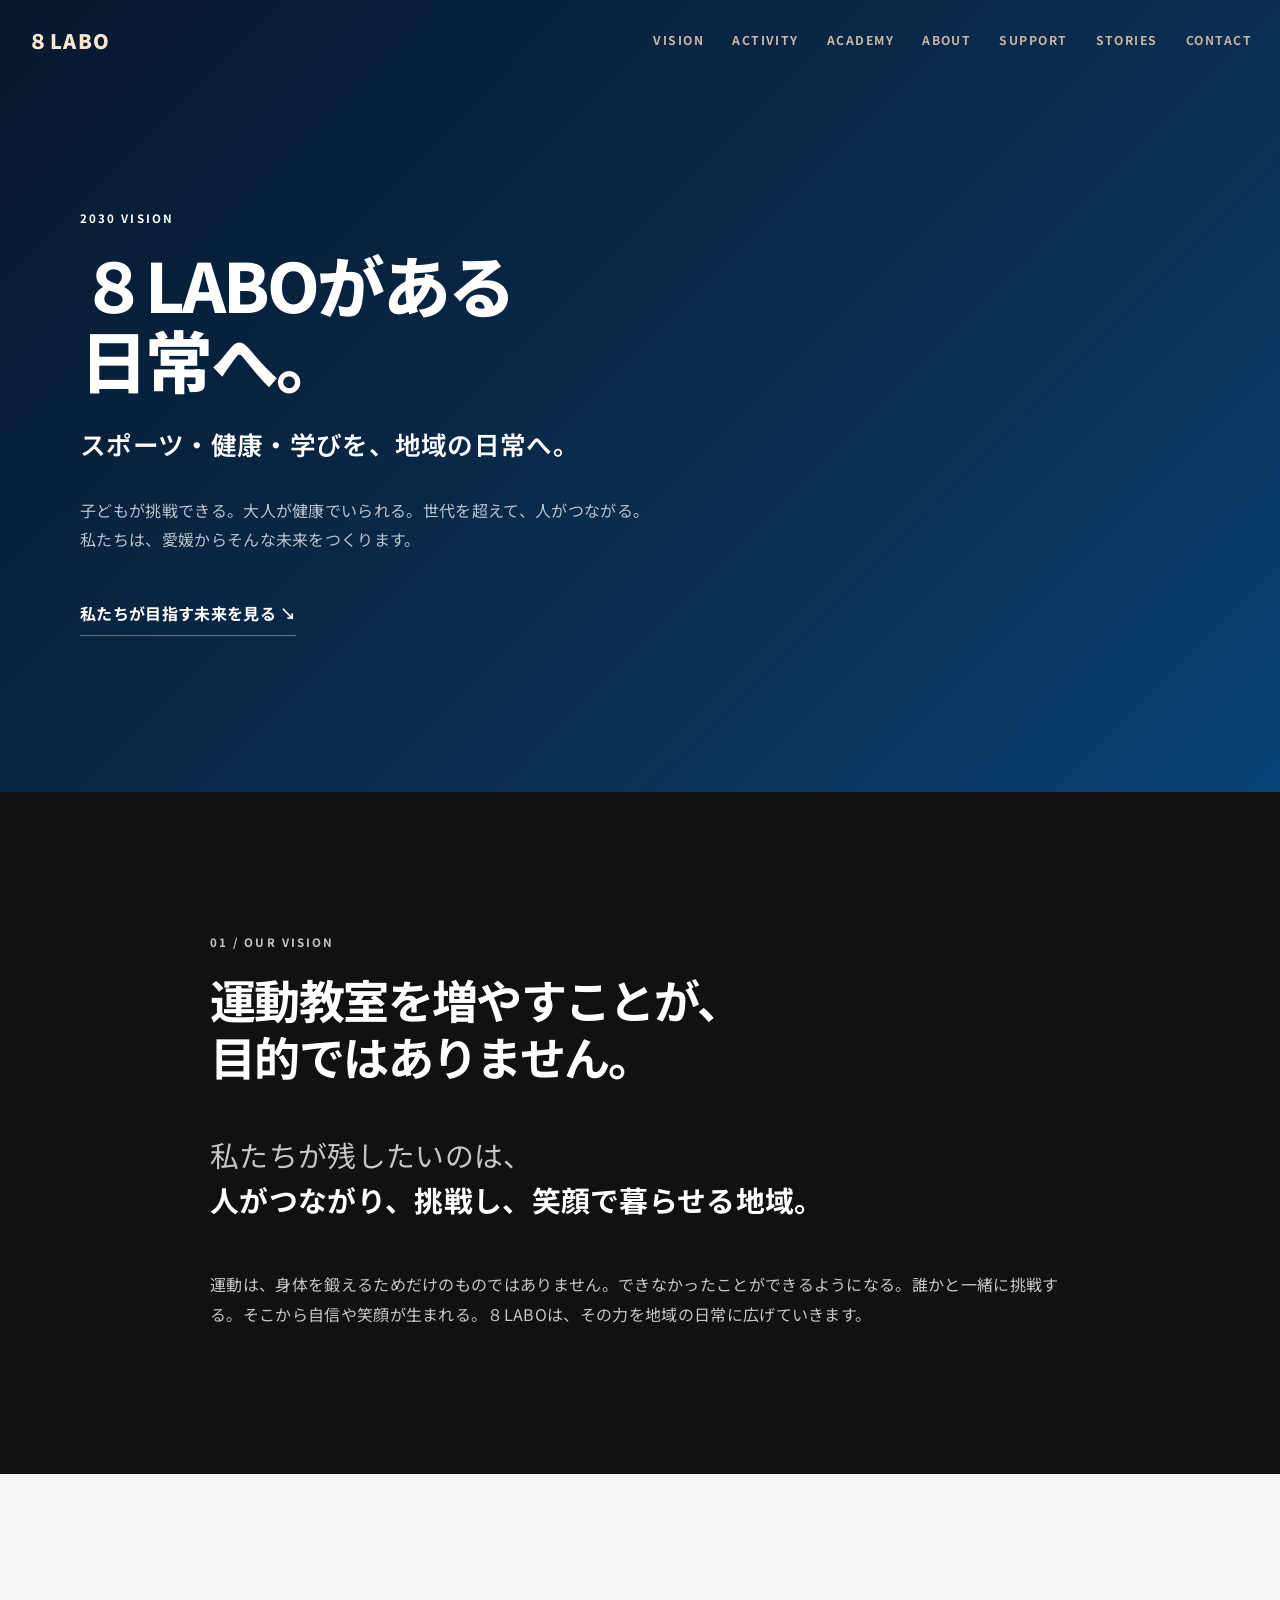
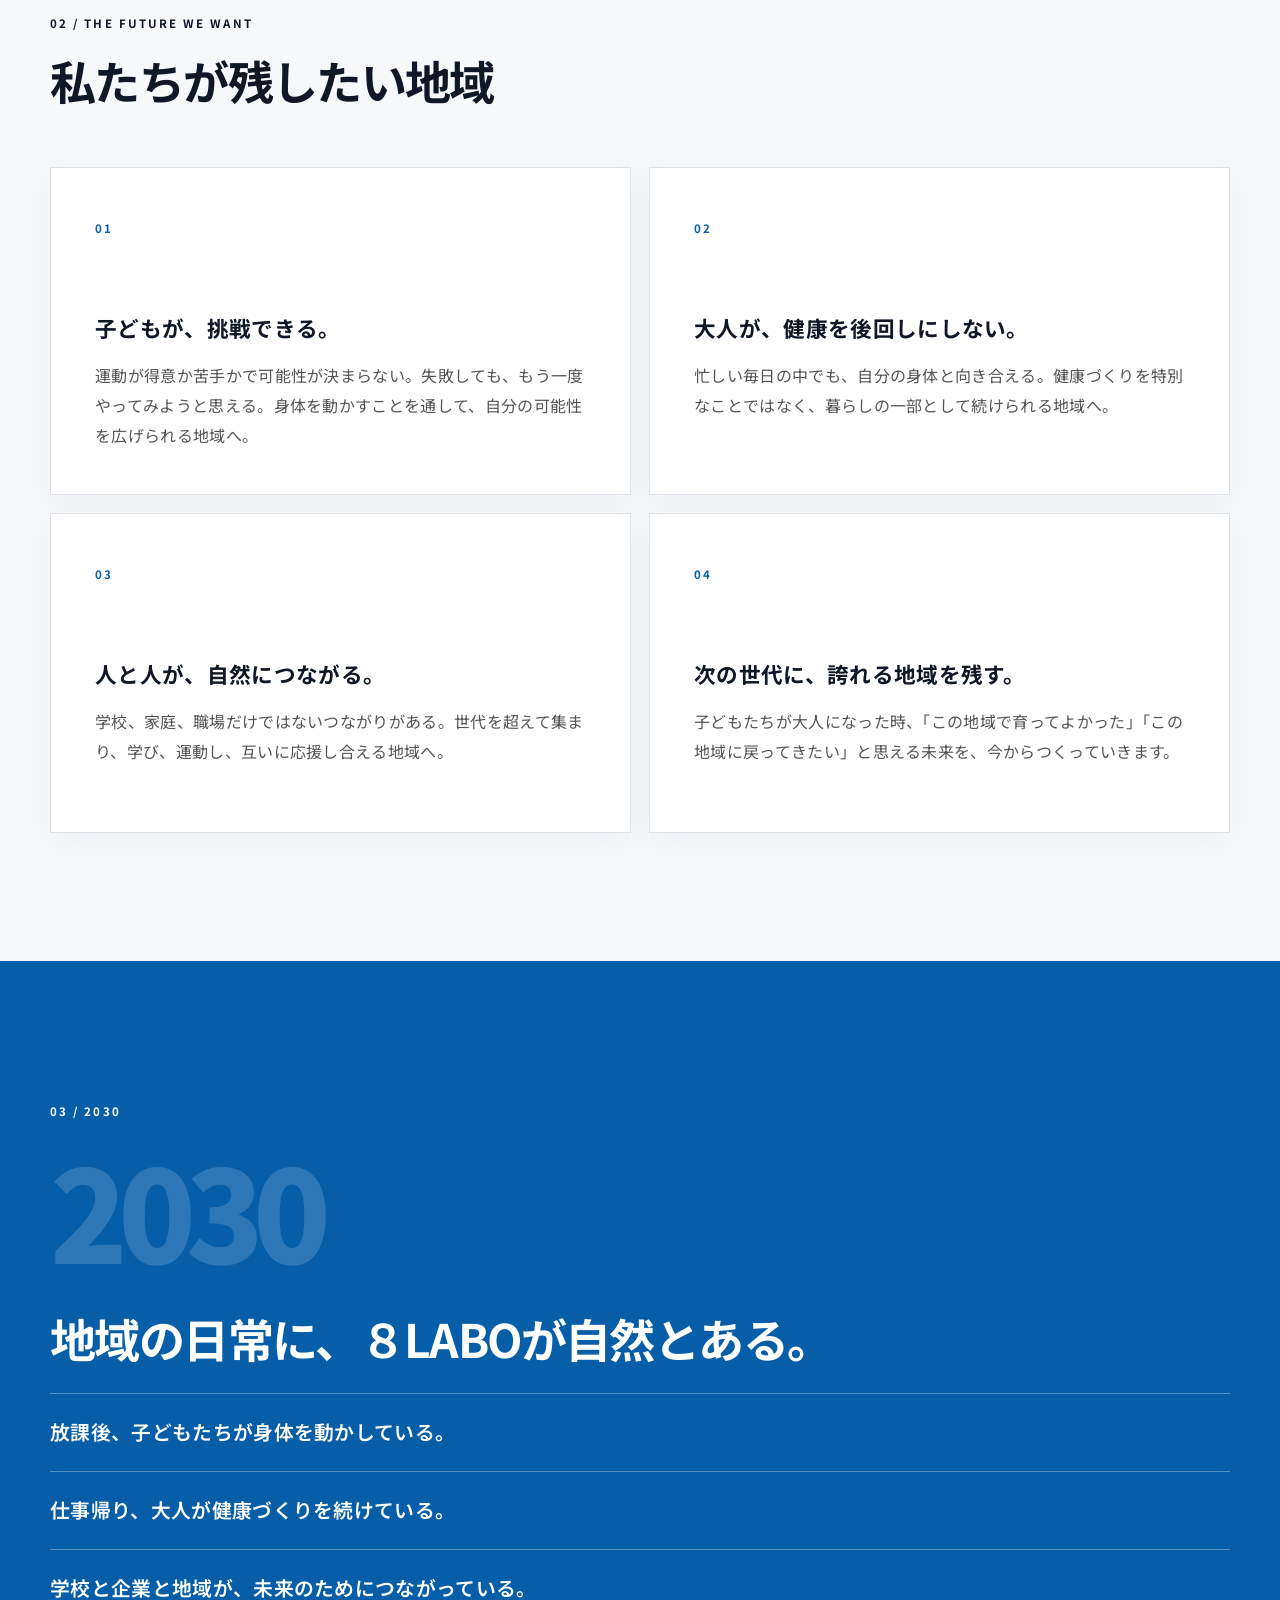
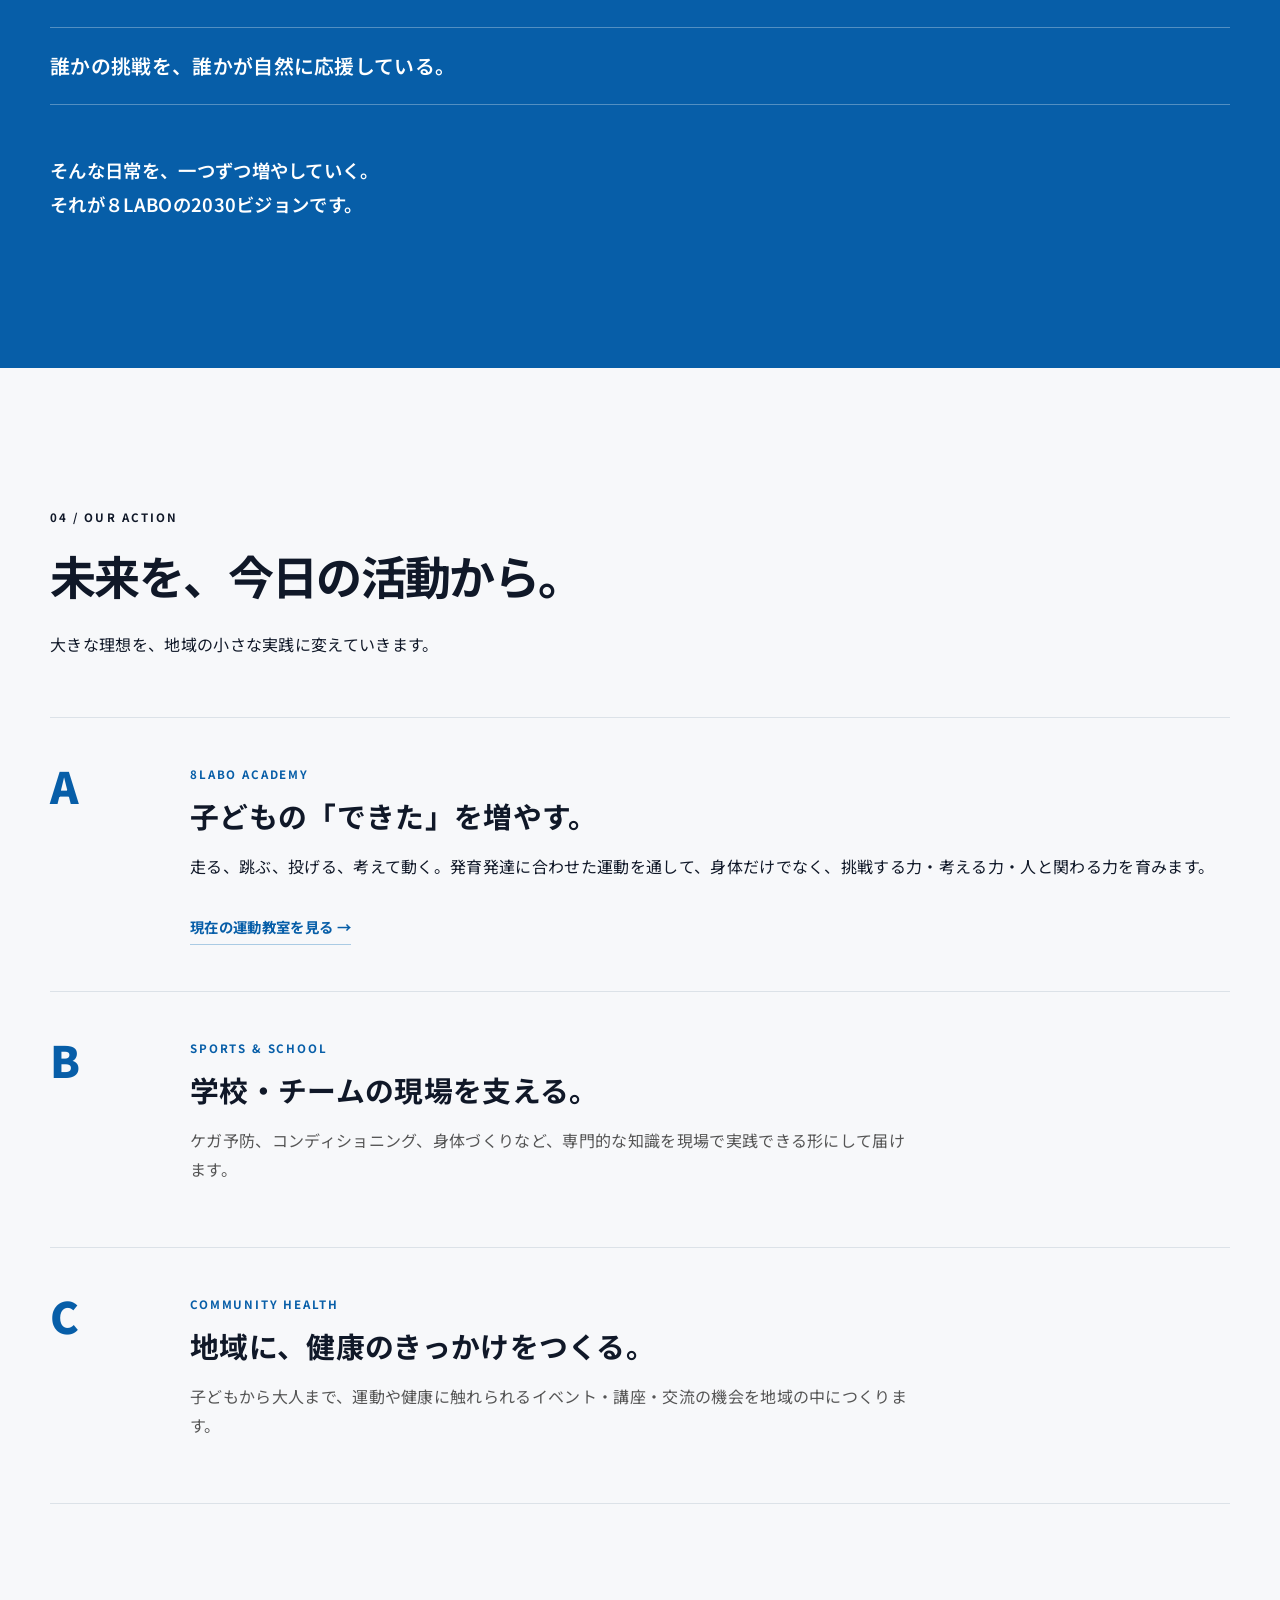
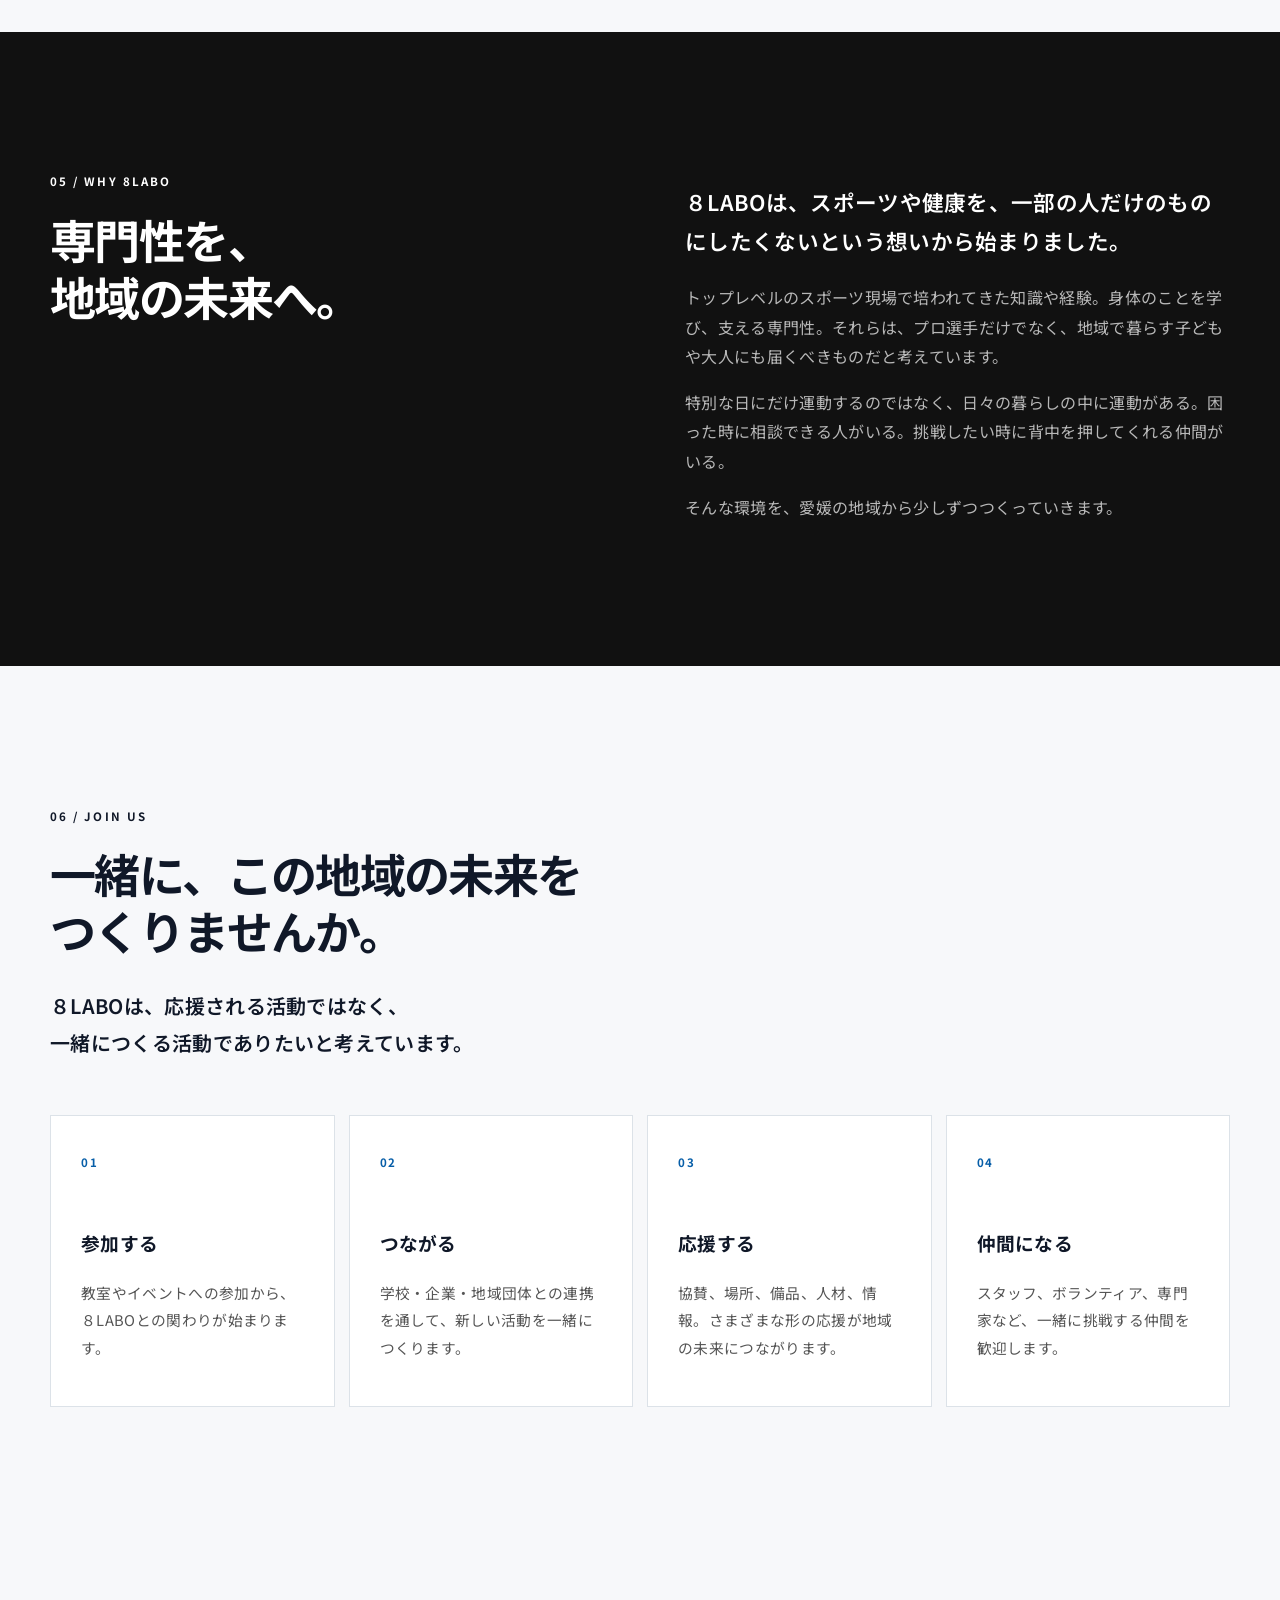
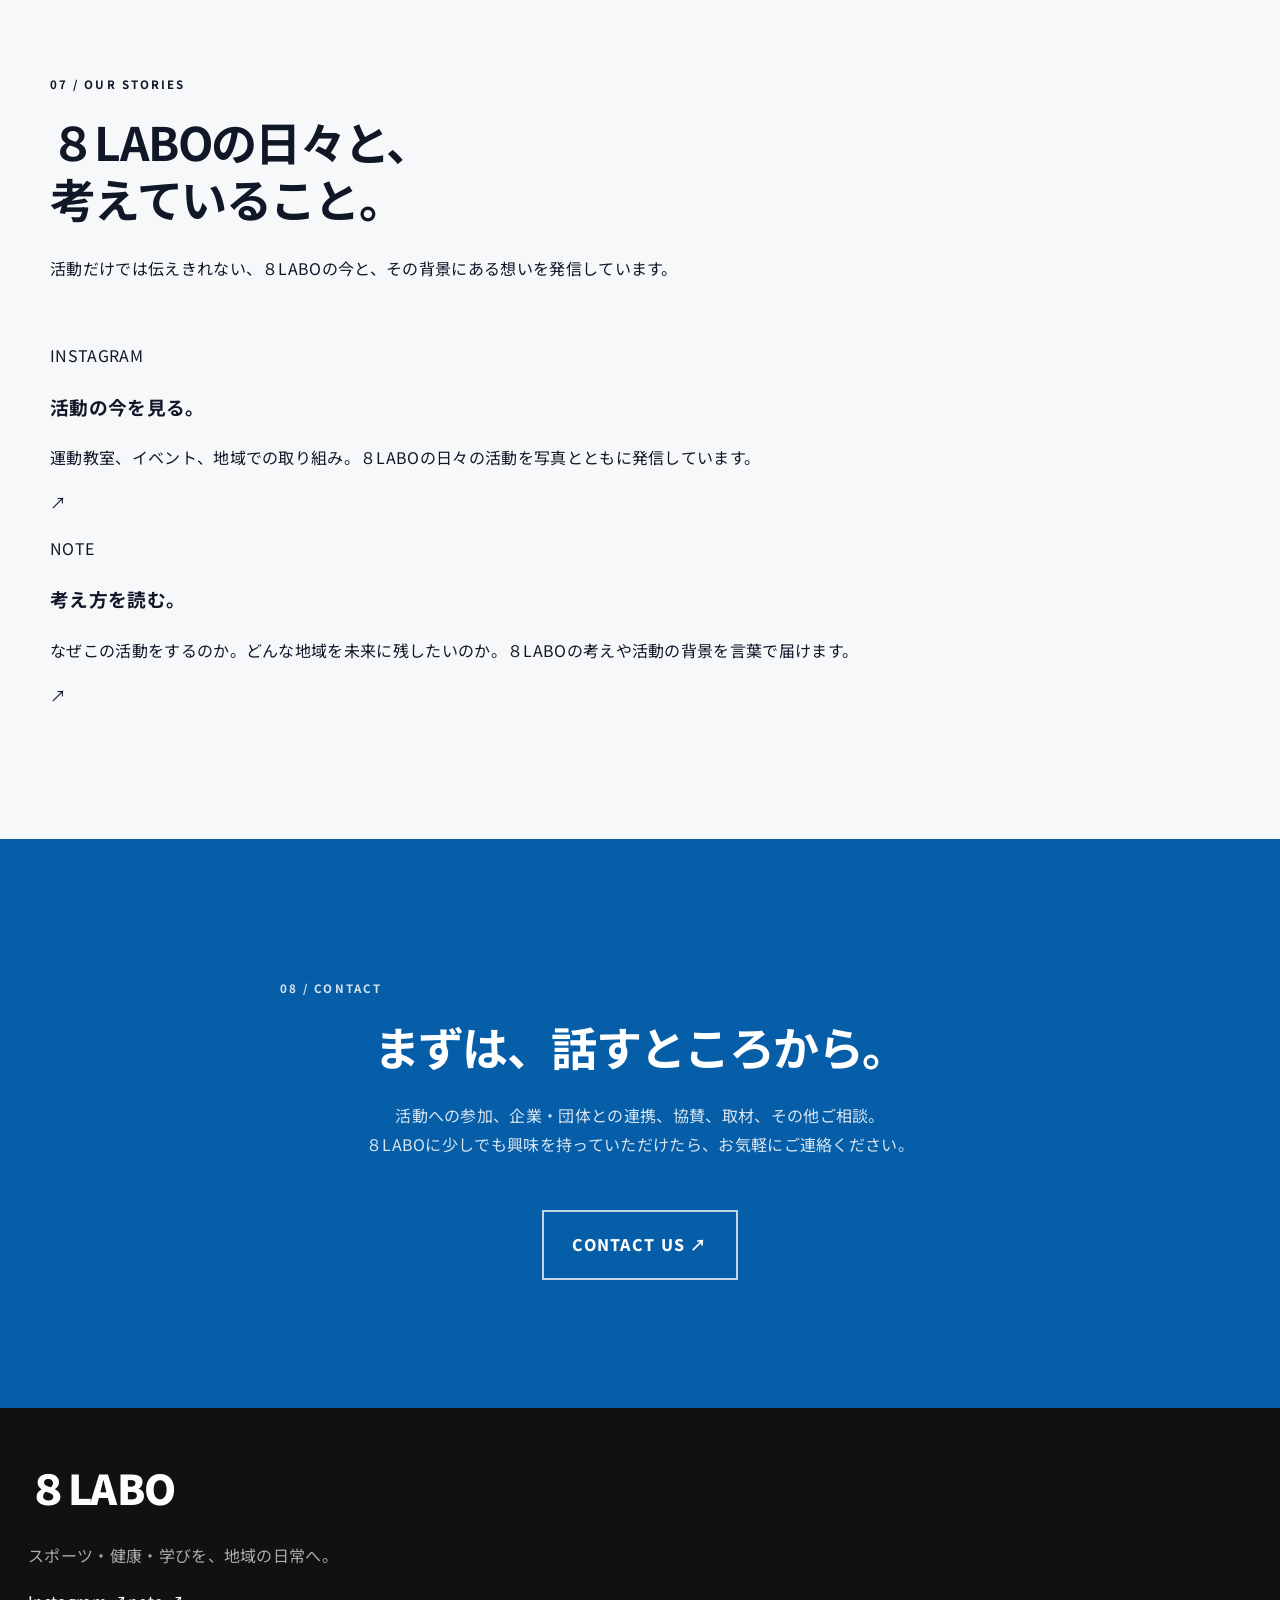
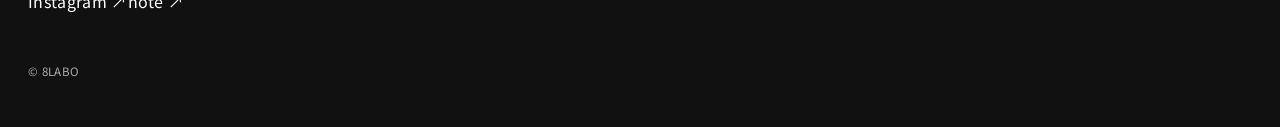
==== commit b0087c7f: "Add Instagram and note links" ====
--- a/index.html
+++ b/index.html
@@ -1 +1 @@
-<!DOCTYPE html><html lang="ja"><head><meta charset="UTF-8"><meta name="viewport" content="width=device-width,initial-scale=1"><meta name="description" content="８LABOは、スポーツ・健康・学びを地域の日常へ届け、地域に笑顔と挑戦が広がる未来をつくる愛媛発の地域づくりプロジェクトです。"><title>８LABO｜８LABOがある日常へ。</title><link rel="preconnect" href="https://fonts.googleapis.com"><link rel="preconnect" href="https://fonts.gstatic.com" crossorigin><link href="https://fonts.googleapis.com/css2?family=Noto+Sans+JP:wght@400;500;600;700;900&display=swap" rel="stylesheet"><link rel="stylesheet" href="style.css"><link rel="stylesheet" href="refine.css"></head><body><header class="site-header" id="top"><a class="brand" href="#top">８LABO</a><button class="menu-button" aria-expanded="false">MENU</button><nav class="global-nav"><a href="#vision">VISION</a><a href="#activity">ACTIVITY</a><a href="academy.html">ACADEMY</a><a href="#story">ABOUT</a><a href="#support">SUPPORT</a><a href="#contact">CONTACT</a></nav></header><main><section class="hero"><div class="hero-orb hero-orb-a"></div><div class="hero-orb hero-orb-b"></div><div class="hero-inner reveal"><p class="eyebrow">2030 VISION</p><h1>８LABOがある<br>日常へ。</h1><p class="hero-copy">スポーツ・健康・学びを、地域の日常へ。</p><p class="hero-lead">子どもが挑戦できる。大人が健康でいられる。世代を超えて、人がつながる。<br>私たちは、愛媛からそんな未来をつくります。</p><a class="text-link" href="#vision">私たちが目指す未来を見る ↘</a></div></section><section class="statement section-dark"><div class="section-wrap narrow reveal"><p class="section-index">01 / OUR VISION</p><h2>運動教室を増やすことが、<br>目的ではありません。</h2><p class="statement-large">私たちが残したいのは、<br><strong>人がつながり、挑戦し、笑顔で暮らせる地域。</strong></p><p>運動は、身体を鍛えるためだけのものではありません。できなかったことができるようになる。誰かと一緒に挑戦する。そこから自信や笑顔が生まれる。８LABOは、その力を地域の日常に広げていきます。</p></div></section><section id="vision" class="vision section-light"><div class="section-wrap"><div class="section-heading reveal"><p class="section-index">02 / THE FUTURE WE WANT</p><h2>私たちが残したい地域</h2></div><div class="vision-grid"><article class="vision-card reveal"><span>01</span><h3>子どもが、挑戦できる。</h3><p>運動が得意か苦手かで可能性が決まらない。失敗しても、もう一度やってみようと思える。身体を動かすことを通して、自分の可能性を広げられる地域へ。</p></article><article class="vision-card reveal"><span>02</span><h3>大人が、健康を後回しにしない。</h3><p>忙しい毎日の中でも、自分の身体と向き合える。健康づくりを特別なことではなく、暮らしの一部として続けられる地域へ。</p></article><article class="vision-card reveal"><span>03</span><h3>人と人が、自然につながる。</h3><p>学校、家庭、職場だけではないつながりがある。世代を超えて集まり、学び、運動し、互いに応援し合える地域へ。</p></article><article class="vision-card reveal"><span>04</span><h3>次の世代に、誇れる地域を残す。</h3><p>子どもたちが大人になった時、「この地域で育ってよかった」「この地域に戻ってきたい」と思える未来を、今からつくっていきます。</p></article></div></div></section><section class="future section-accent"><div class="section-wrap reveal"><p class="section-index">03 / 2030</p><div class="big-number">2030</div><h2>地域の日常に、８LABOが自然とある。</h2><div class="future-lines"><p>放課後、子どもたちが身体を動かしている。</p><p>仕事帰り、大人が健康づくりを続けている。</p><p>学校と企業と地域が、未来のためにつながっている。</p><p>誰かの挑戦を、誰かが自然に応援している。</p></div><p class="future-closing">そんな日常を、一つずつ増やしていく。<br>それが８LABOの2030ビジョンです。</p></div></section><section id="activity" class="activity section-light"><div class="section-wrap"><div class="section-heading reveal"><p class="section-index">04 / OUR ACTION</p><h2>未来を、今日の活動から。</h2><p>大きな理想を、地域の小さな実践に変えていきます。</p></div><div class="activity-list"><article class="activity-item reveal"><div class="activity-no">A</div><div><p class="activity-label">8LABO ACADEMY</p><h3>子どもの「できた」を増やす。</h3><p>走る、跳ぶ、投げる、考えて動く。発育発達に合わせた運動を通して、身体だけでなく、挑戦する力・考える力・人と関わる力を育みます。</p><a class="academy-link" href="academy.html">現在の運動教室を見る →</a></div></article><article class="activity-item reveal"><div class="activity-no">B</div><div><p class="activity-label">SPORTS & SCHOOL</p><h3>学校・チームの現場を支える。</h3><p>ケガ予防、コンディショニング、身体づくりなど、専門的な知識を現場で実践できる形にして届けます。</p></div></article><article class="activity-item reveal"><div class="activity-no">C</div><div><p class="activity-label">COMMUNITY HEALTH</p><h3>地域に、健康のきっかけをつくる。</h3><p>子どもから大人まで、運動や健康に触れられるイベント・講座・交流の機会を地域の中につくります。</p></div></article></div></div></section><section id="story" class="story section-dark"><div class="section-wrap story-grid reveal"><div><p class="section-index">05 / WHY 8LABO</p><h2>専門性を、<br>地域の未来へ。</h2></div><div class="story-copy"><p class="lead">８LABOは、スポーツや健康を、一部の人だけのものにしたくないという想いから始まりました。</p><p>トップレベルのスポーツ現場で培われてきた知識や経験。身体のことを学び、支える専門性。それらは、プロ選手だけでなく、地域で暮らす子どもや大人にも届くべきものだと考えています。</p><p>特別な日にだけ運動するのではなく、日々の暮らしの中に運動がある。困った時に相談できる人がいる。挑戦したい時に背中を押してくれる仲間がいる。</p><p>そんな環境を、愛媛の地域から少しずつつくっていきます。</p></div></div></section><section id="support" class="support section-light"><div class="section-wrap reveal"><p class="section-index">06 / JOIN US</p><h2>一緒に、この地域の未来を<br>つくりませんか。</h2><p class="support-lead">８LABOは、応援される活動ではなく、<br>一緒につくる活動でありたいと考えています。</p><div class="support-grid"><div><span>01</span><h3>参加する</h3><p>教室やイベントへの参加から、８LABOとの関わりが始まります。</p></div><div><span>02</span><h3>つながる</h3><p>学校・企業・地域団体との連携を通して、新しい活動を一緒につくります。</p></div><div><span>03</span><h3>応援する</h3><p>協賛、場所、備品、人材、情報。さまざまな形の応援が地域の未来につながります。</p></div><div><span>04</span><h3>仲間になる</h3><p>スタッフ、ボランティア、専門家など、一緒に挑戦する仲間を歓迎します。</p></div></div></div></section><section id="contact" class="contact section-accent"><div class="section-wrap reveal"><p class="section-index">07 / CONTACT</p><h2>まずは、話すところから。</h2><p>活動への参加、企業・団体との連携、協賛、取材、その他ご相談。<br>８LABOに少しでも興味を持っていただけたら、お気軽にご連絡ください。</p><a class="contact-button" href="mailto:8labo.deportare@gmail.com">CONTACT US ↗</a></div></section></main><footer class="site-footer"><div class="footer-brand">８LABO</div><p>スポーツ・健康・学びを、地域の日常へ。</p><p class="copyright">© 8LABO</p></footer><script src="script.js"></script></body></html>+<!DOCTYPE html><html lang="ja"><head><meta charset="UTF-8"><meta name="viewport" content="width=device-width,initial-scale=1"><meta name="description" content="８LABOは、スポーツ・健康・学びを地域の日常へ届け、地域に笑顔と挑戦が広がる未来をつくる愛媛発の地域づくりプロジェクトです。"><title>８LABO｜８LABOがある日常へ。</title><link rel="preconnect" href="https://fonts.googleapis.com"><link rel="preconnect" href="https://fonts.gstatic.com" crossorigin><link href="https://fonts.googleapis.com/css2?family=Noto+Sans+JP:wght@400;500;600;700;900&display=swap" rel="stylesheet"><link rel="stylesheet" href="style.css"><link rel="stylesheet" href="refine.css"></head><body><header class="site-header" id="top"><a class="brand" href="#top">８LABO</a><button class="menu-button" aria-expanded="false">MENU</button><nav class="global-nav"><a href="#vision">VISION</a><a href="#activity">ACTIVITY</a><a href="academy.html">ACADEMY</a><a href="#story">ABOUT</a><a href="#support">SUPPORT</a><a href="#stories">STORIES</a><a href="#contact">CONTACT</a></nav></header><main><section class="hero"><div class="hero-orb hero-orb-a"></div><div class="hero-orb hero-orb-b"></div><div class="hero-inner reveal"><p class="eyebrow">2030 VISION</p><h1>８LABOがある<br>日常へ。</h1><p class="hero-copy">スポーツ・健康・学びを、地域の日常へ。</p><p class="hero-lead">子どもが挑戦できる。大人が健康でいられる。世代を超えて、人がつながる。<br>私たちは、愛媛からそんな未来をつくります。</p><a class="text-link" href="#vision">私たちが目指す未来を見る ↘</a></div></section><section class="statement section-dark"><div class="section-wrap narrow reveal"><p class="section-index">01 / OUR VISION</p><h2>運動教室を増やすことが、<br>目的ではありません。</h2><p class="statement-large">私たちが残したいのは、<br><strong>人がつながり、挑戦し、笑顔で暮らせる地域。</strong></p><p>運動は、身体を鍛えるためだけのものではありません。できなかったことができるようになる。誰かと一緒に挑戦する。そこから自信や笑顔が生まれる。８LABOは、その力を地域の日常に広げていきます。</p></div></section><section id="vision" class="vision section-light"><div class="section-wrap"><div class="section-heading reveal"><p class="section-index">02 / THE FUTURE WE WANT</p><h2>私たちが残したい地域</h2></div><div class="vision-grid"><article class="vision-card reveal"><span>01</span><h3>子どもが、挑戦できる。</h3><p>運動が得意か苦手かで可能性が決まらない。失敗しても、もう一度やってみようと思える。身体を動かすことを通して、自分の可能性を広げられる地域へ。</p></article><article class="vision-card reveal"><span>02</span><h3>大人が、健康を後回しにしない。</h3><p>忙しい毎日の中でも、自分の身体と向き合える。健康づくりを特別なことではなく、暮らしの一部として続けられる地域へ。</p></article><article class="vision-card reveal"><span>03</span><h3>人と人が、自然につながる。</h3><p>学校、家庭、職場だけではないつながりがある。世代を超えて集まり、学び、運動し、互いに応援し合える地域へ。</p></article><article class="vision-card reveal"><span>04</span><h3>次の世代に、誇れる地域を残す。</h3><p>子どもたちが大人になった時、「この地域で育ってよかった」「この地域に戻ってきたい」と思える未来を、今からつくっていきます。</p></article></div></div></section><section class="future section-accent"><div class="section-wrap reveal"><p class="section-index">03 / 2030</p><div class="big-number">2030</div><h2>地域の日常に、８LABOが自然とある。</h2><div class="future-lines"><p>放課後、子どもたちが身体を動かしている。</p><p>仕事帰り、大人が健康づくりを続けている。</p><p>学校と企業と地域が、未来のためにつながっている。</p><p>誰かの挑戦を、誰かが自然に応援している。</p></div><p class="future-closing">そんな日常を、一つずつ増やしていく。<br>それが８LABOの2030ビジョンです。</p></div></section><section id="activity" class="activity section-light"><div class="section-wrap"><div class="section-heading reveal"><p class="section-index">04 / OUR ACTION</p><h2>未来を、今日の活動から。</h2><p>大きな理想を、地域の小さな実践に変えていきます。</p></div><div class="activity-list"><article class="activity-item reveal"><div class="activity-no">A</div><div><p class="activity-label">8LABO ACADEMY</p><h3>子どもの「できた」を増やす。</h3><p>走る、跳ぶ、投げる、考えて動く。発育発達に合わせた運動を通して、身体だけでなく、挑戦する力・考える力・人と関わる力を育みます。</p><a class="academy-link" href="academy.html">現在の運動教室を見る →</a></div></article><article class="activity-item reveal"><div class="activity-no">B</div><div><p class="activity-label">SPORTS & SCHOOL</p><h3>学校・チームの現場を支える。</h3><p>ケガ予防、コンディショニング、身体づくりなど、専門的な知識を現場で実践できる形にして届けます。</p></div></article><article class="activity-item reveal"><div class="activity-no">C</div><div><p class="activity-label">COMMUNITY HEALTH</p><h3>地域に、健康のきっかけをつくる。</h3><p>子どもから大人まで、運動や健康に触れられるイベント・講座・交流の機会を地域の中につくります。</p></div></article></div></div></section><section id="story" class="story section-dark"><div class="section-wrap story-grid reveal"><div><p class="section-index">05 / WHY 8LABO</p><h2>専門性を、<br>地域の未来へ。</h2></div><div class="story-copy"><p class="lead">８LABOは、スポーツや健康を、一部の人だけのものにしたくないという想いから始まりました。</p><p>トップレベルのスポーツ現場で培われてきた知識や経験。身体のことを学び、支える専門性。それらは、プロ選手だけでなく、地域で暮らす子どもや大人にも届くべきものだと考えています。</p><p>特別な日にだけ運動するのではなく、日々の暮らしの中に運動がある。困った時に相談できる人がいる。挑戦したい時に背中を押してくれる仲間がいる。</p><p>そんな環境を、愛媛の地域から少しずつつくっていきます。</p></div></div></section><section id="support" class="support section-light"><div class="section-wrap reveal"><p class="section-index">06 / JOIN US</p><h2>一緒に、この地域の未来を<br>つくりませんか。</h2><p class="support-lead">８LABOは、応援される活動ではなく、<br>一緒につくる活動でありたいと考えています。</p><div class="support-grid"><div><span>01</span><h3>参加する</h3><p>教室やイベントへの参加から、８LABOとの関わりが始まります。</p></div><div><span>02</span><h3>つながる</h3><p>学校・企業・地域団体との連携を通して、新しい活動を一緒につくります。</p></div><div><span>03</span><h3>応援する</h3><p>協賛、場所、備品、人材、情報。さまざまな形の応援が地域の未来につながります。</p></div><div><span>04</span><h3>仲間になる</h3><p>スタッフ、ボランティア、専門家など、一緒に挑戦する仲間を歓迎します。</p></div></div></div></section><section id="stories" class="stories section-light"><div class="section-wrap"><div class="section-heading reveal"><p class="section-index">07 / OUR STORIES</p><h2>８LABOの日々と、<br>考えていること。</h2><p>活動だけでは伝えきれない、８LABOの今と、その背景にある想いを発信しています。</p></div><div class="stories-grid"><a class="story-channel reveal" href="https://www.instagram.com/8_labo/" target="_blank" rel="noopener"><div><p class="channel-label">INSTAGRAM</p><h3>活動の今を見る。</h3><p>運動教室、イベント、地域での取り組み。８LABOの日々の活動を写真とともに発信しています。</p></div><span class="channel-arrow">↗</span></a><a class="story-channel reveal" href="https://note.com/8labo" target="_blank" rel="noopener"><div><p class="channel-label">NOTE</p><h3>考え方を読む。</h3><p>なぜこの活動をするのか。どんな地域を未来に残したいのか。８LABOの考えや活動の背景を言葉で届けます。</p></div><span class="channel-arrow">↗</span></a></div></div></section><section id="contact" class="contact section-accent"><div class="section-wrap reveal"><p class="section-index">08 / CONTACT</p><h2>まずは、話すところから。</h2><p>活動への参加、企業・団体との連携、協賛、取材、その他ご相談。<br>８LABOに少しでも興味を持っていただけたら、お気軽にご連絡ください。</p><a class="contact-button" href="mailto:8labo.deportare@gmail.com">CONTACT US ↗</a></div></section></main><footer class="site-footer"><div class="footer-brand">８LABO</div><p>スポーツ・健康・学びを、地域の日常へ。</p><div class="footer-social"><a href="https://www.instagram.com/8_labo/" target="_blank" rel="noopener">Instagram ↗</a><a href="https://note.com/8labo" target="_blank" rel="noopener">note ↗</a></div><p class="copyright">© 8LABO</p></footer><script src="script.js"></script></body></html>
--- a/refine.css
+++ b/refine.css
@@ -1 +1 @@
-:root{--accent:#075ea8;--paper:#f7f8fa;--ink:#101828;--line:#dce2e8}.hero{min-height:92svh;background:linear-gradient(135deg,#06182d 0%,#0a3156 68%,#075ea8 150%)}.hero-orb{display:none}.hero h1{font-size:clamp(3.1rem,7vw,6.2rem);line-height:1.08;letter-spacing:-.045em;font-weight:800}.hero-inner{width:min(1160px,calc(100% - 64px))}.section-accent{background:#075ea8;color:#fff}.big-number{font-size:clamp(5rem,14vw,11rem);color:rgba(255,255,255,.17)}.future-lines{border-color:rgba(255,255,255,.3)}.future-lines p{border-color:rgba(255,255,255,.3)}.vision-grid{gap:18px;background:none;border:0}.vision-card{background:#fff;border:1px solid var(--line);box-shadow:0 8px 30px rgba(7,27,51,.035)}.vision-card span,.support-grid span,.activity-label,.activity-no{color:#075ea8}.support-grid{gap:14px;background:none;border:0}.support-grid>div{background:#fff;border:1px solid var(--line)}.contact p{color:rgba(255,255,255,.84)}.contact-button{border-color:rgba(255,255,255,.75);color:#fff}.contact-button:hover{background:#fff;color:#075ea8}.academy-link{display:inline-flex;margin-top:16px;color:#075ea8;font-weight:700;font-size:.9rem;border-bottom:1px solid #aacbe4;padding-bottom:4px}.subpage-header{background:#071b33}.academy-hero{padding:180px 0 100px;background:linear-gradient(145deg,#06182d,#075ea8);color:#fff}.academy-hero .section-wrap{padding:0}.academy-hero h1{font-size:clamp(2.8rem,6vw,5.4rem);line-height:1.12;margin:20px 0 28px}.academy-intro{font-size:1.15rem;max-width:760px;color:rgba(255,255,255,.8)}.academy-philosophy{background:#eaf3fa}.academy-philosophy h2{font-size:clamp(2rem,4vw,3.7rem);line-height:1.25}.academy-philosophy-grid{display:grid;grid-template-columns:repeat(3,1fr);gap:20px;margin-top:48px}.academy-philosophy-grid div{background:#fff;padding:32px;border-top:3px solid #075ea8}.academy-philosophy-grid span,.place{color:#075ea8;font-size:.72rem;font-weight:700;letter-spacing:.15em}.class-grid{display:grid;grid-template-columns:repeat(2,1fr);gap:20px}.class-card{background:#fff;border:1px solid var(--line);padding:38px}.class-card h3{font-size:1.65rem;margin:12px 0 24px}.class-info{display:grid;grid-template-columns:90px 1fr;gap:10px;padding:10px 0;border-top:1px solid var(--line);font-size:.92rem}.class-info b{font-size:.78rem;color:#657080}.academy-cta{text-align:center}.back-link{display:inline-flex;margin-top:30px;font-weight:700;color:#fff;border-bottom:1px solid rgba(255,255,255,.45)}@media(max-width:800px){.hero h1{font-size:clamp(2.8rem,13vw,4.6rem)}.hero-inner{width:min(100% - 36px,1160px)}.academy-hero{padding:140px 0 72px}.academy-philosophy-grid,.class-grid{grid-template-columns:1fr}.class-info{grid-template-columns:76px 1fr}}+:root{--accent:#075ea8;--paper:#f7f8fa;--ink:#101828;--line:#dce2e8}.hero{min-height:88svh;background:linear-gradient(135deg,#06182d 0%,#0a3156 68%,#075ea8 150%)}.hero-orb{display:none}.hero h1{font-size:clamp(2.65rem,5.3vw,4.8rem);line-height:1.1;letter-spacing:-.04em;font-weight:800}.hero-inner{width:min(1120px,calc(100% - 64px))}.section-accent{background:#075ea8;color:#fff}.section-heading h2,.statement h2,.story h2,.support h2,.contact h2,.future h2{font-size:clamp(1.85rem,3.6vw,3.45rem);line-height:1.24;letter-spacing:-.035em}.statement-large{font-size:clamp(1.3rem,2.25vw,2rem)}.big-number{font-size:clamp(4.2rem,10vw,8.5rem);color:rgba(255,255,255,.16)}.future-lines{border-color:rgba(255,255,255,.3)}.future-lines p{border-color:rgba(255,255,255,.3);font-size:clamp(1rem,1.55vw,1.35rem)}.vision-grid{gap:18px;background:none;border:0}.vision-card{background:#fff;border:1px solid var(--line);box-shadow:0 8px 30px rgba(7,27,51,.035)}.vision-card h3{font-size:1.35rem}.vision-card span,.support-grid span,.activity-label,.activity-no{color:#075ea8}.activity-no{font-size:2.7rem}.activity-item h3{font-size:clamp(1.3rem,2.25vw,1.95rem)}.support-grid{gap:14px;background:none;border:0}.support-grid>div{background:#fff;border:1px solid var(--line)}.contact p{color:rgba(255,255,255,.84)}.contact-button{border-color:rgba(255,255,255,.75);color:#fff}.contact-button:hover{background:#fff;color:#075ea8}.footer-brand{font-size:clamp(1.7rem,3.2vw,2.8rem);letter-spacing:-.02em}.site-footer{padding-top:42px}.academy-link{display:inline-flex;margin-top:16px;color:#075ea8;font-weight:700;font-size:.9rem;border-bottom:1px solid #aacbe4;padding-bottom:4px}.subpage-header{background:#071b33}.academy-hero{padding:155px 0 84px;background:linear-gradient(145deg,#06182d,#075ea8);color:#fff}.academy-hero .section-wrap{padding:0}.academy-hero h1{font-size:clamp(2.3rem,4.5vw,3.9rem);line-height:1.16;margin:18px 0 24px}.academy-intro{font-size:1.06rem;max-width:760px;color:rgba(255,255,255,.8)}.academy-philosophy{background:#eaf3fa}.academy-philosophy h2{font-size:clamp(1.8rem,3.2vw,2.9rem);line-height:1.28}.academy-philosophy-grid{display:grid;grid-template-columns:repeat(3,1fr);gap:20px;margin-top:42px}.academy-philosophy-grid div{background:#fff;padding:30px;border-top:3px solid #075ea8}.academy-philosophy-grid h3{font-size:1.2rem}.academy-philosophy-grid span,.place{color:#075ea8;font-size:.7rem;font-weight:700;letter-spacing:.15em}.class-grid{display:grid;grid-template-columns:repeat(2,1fr);gap:18px}.class-card{position:relative;background:#fff;border:1px solid var(--line);padding:32px}.class-card h3{font-size:1.4rem;margin:10px 0 22px}.class-info{display:grid;grid-template-columns:76px 1fr;gap:10px;padding:9px 0;border-top:1px solid var(--line);font-size:.9rem}.class-info b{font-size:.76rem;color:#657080}.class-card.preparing{background:#f1f5f9}.status-badge{position:absolute;top:28px;right:28px;padding:5px 9px;border:1px solid #8aa7bf;color:#42647e;font-size:.68rem;font-weight:700;letter-spacing:.08em}.class-note{margin-top:22px;color:#657080;font-size:.84rem}.academy-cta{text-align:center}.back-link{display:inline-flex;margin-top:30px;font-weight:700;color:#fff;border-bottom:1px solid rgba(255,255,255,.45)}@media(max-width:800px){.hero h1{font-size:clamp(2.45rem,10.5vw,3.7rem)}.hero-inner{width:min(100% - 36px,1120px)}.section-heading h2,.statement h2,.story h2,.support h2,.contact h2,.future h2{font-size:clamp(1.75rem,8vw,2.55rem)}.footer-brand{font-size:1.7rem}.academy-hero{padding:130px 0 66px}.academy-hero h1{font-size:clamp(2.15rem,9vw,3rem)}.academy-philosophy-grid,.class-grid{grid-template-columns:1fr}.class-info{grid-template-columns:68px 1fr}.status-badge{top:24px;right:24px}}
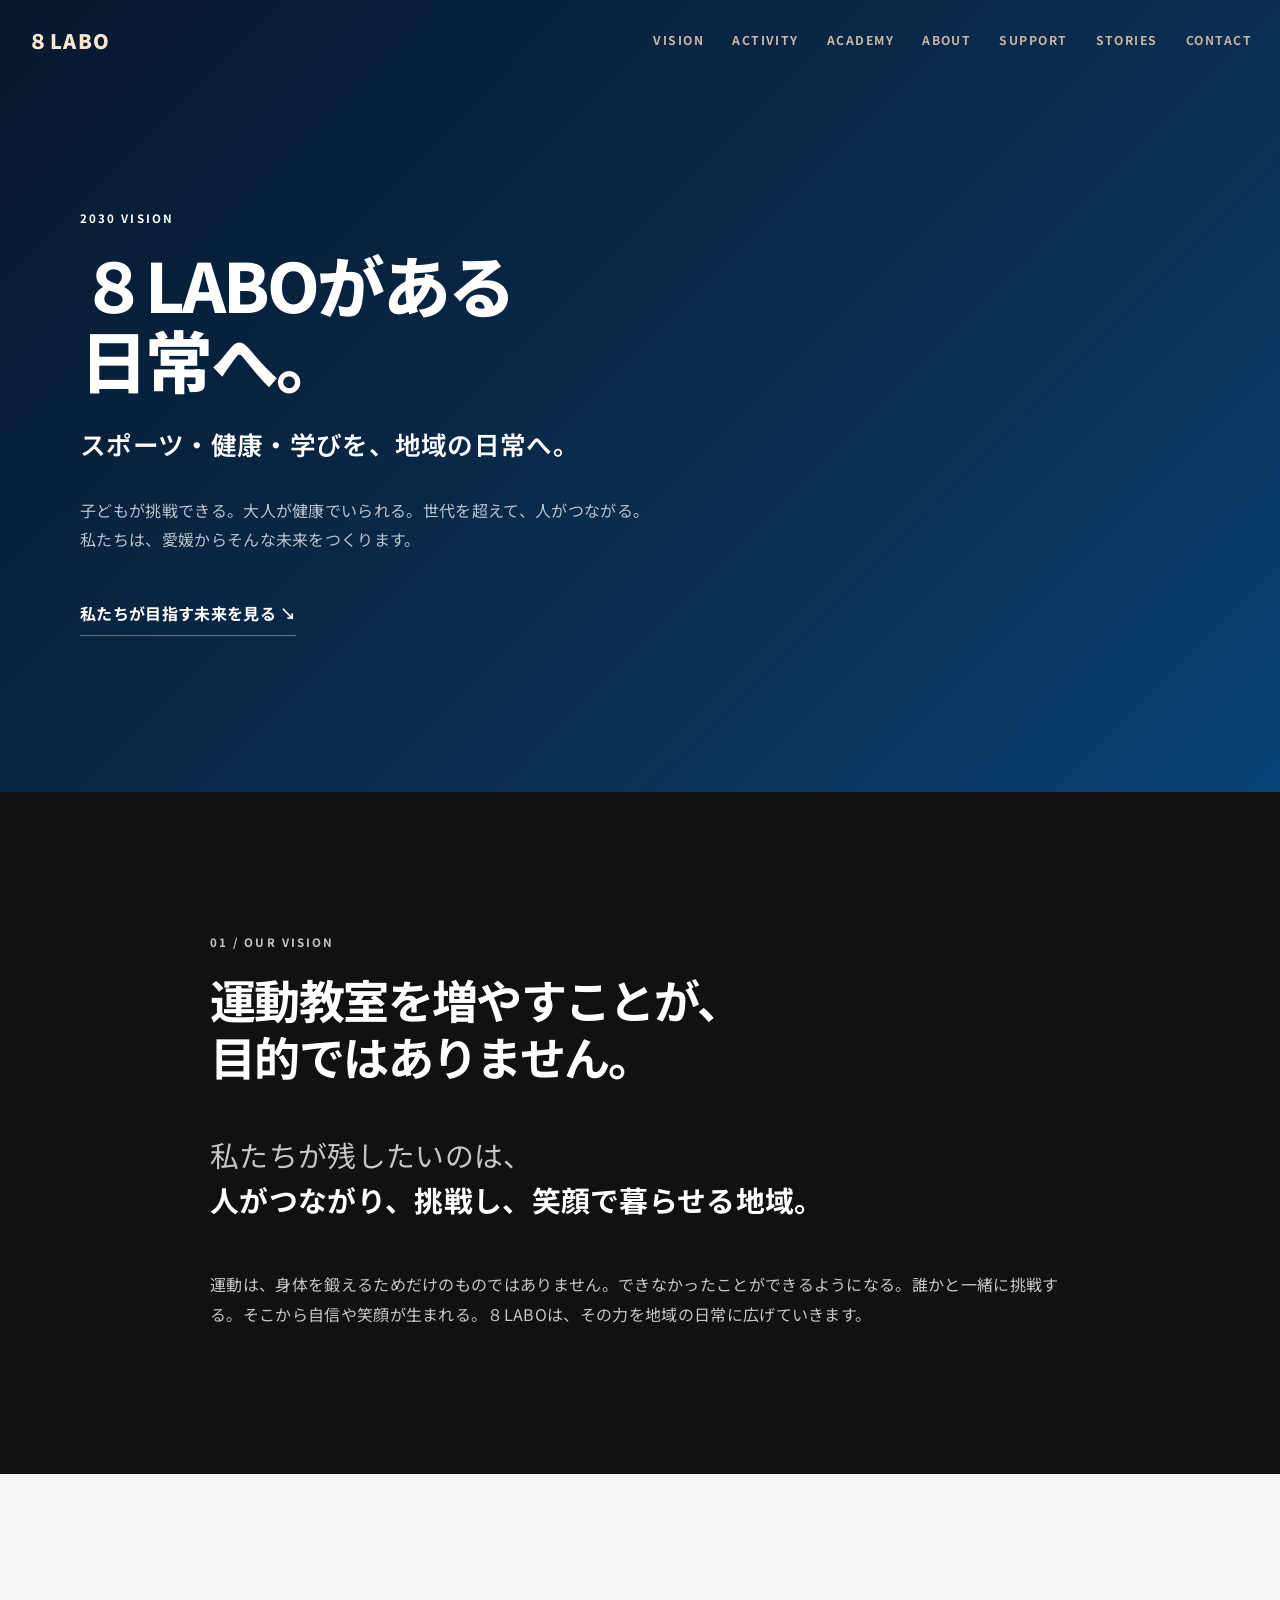
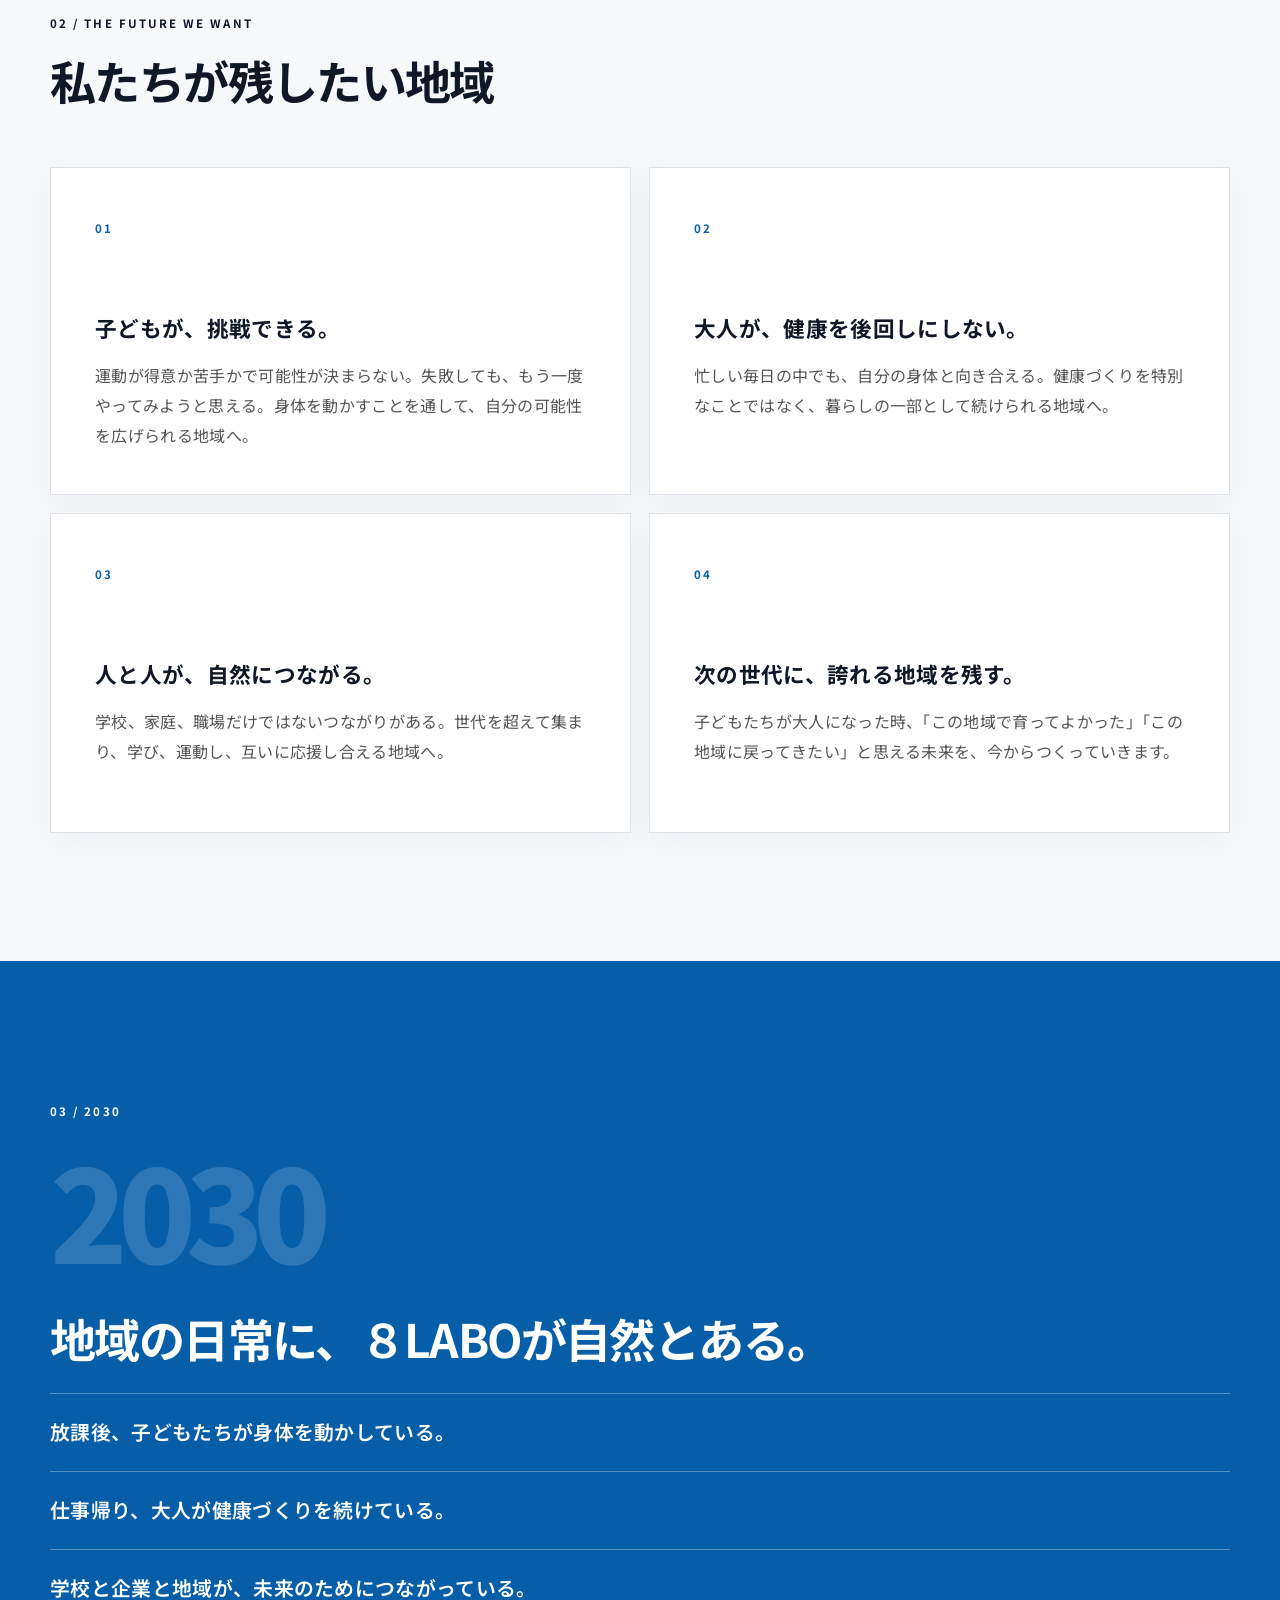
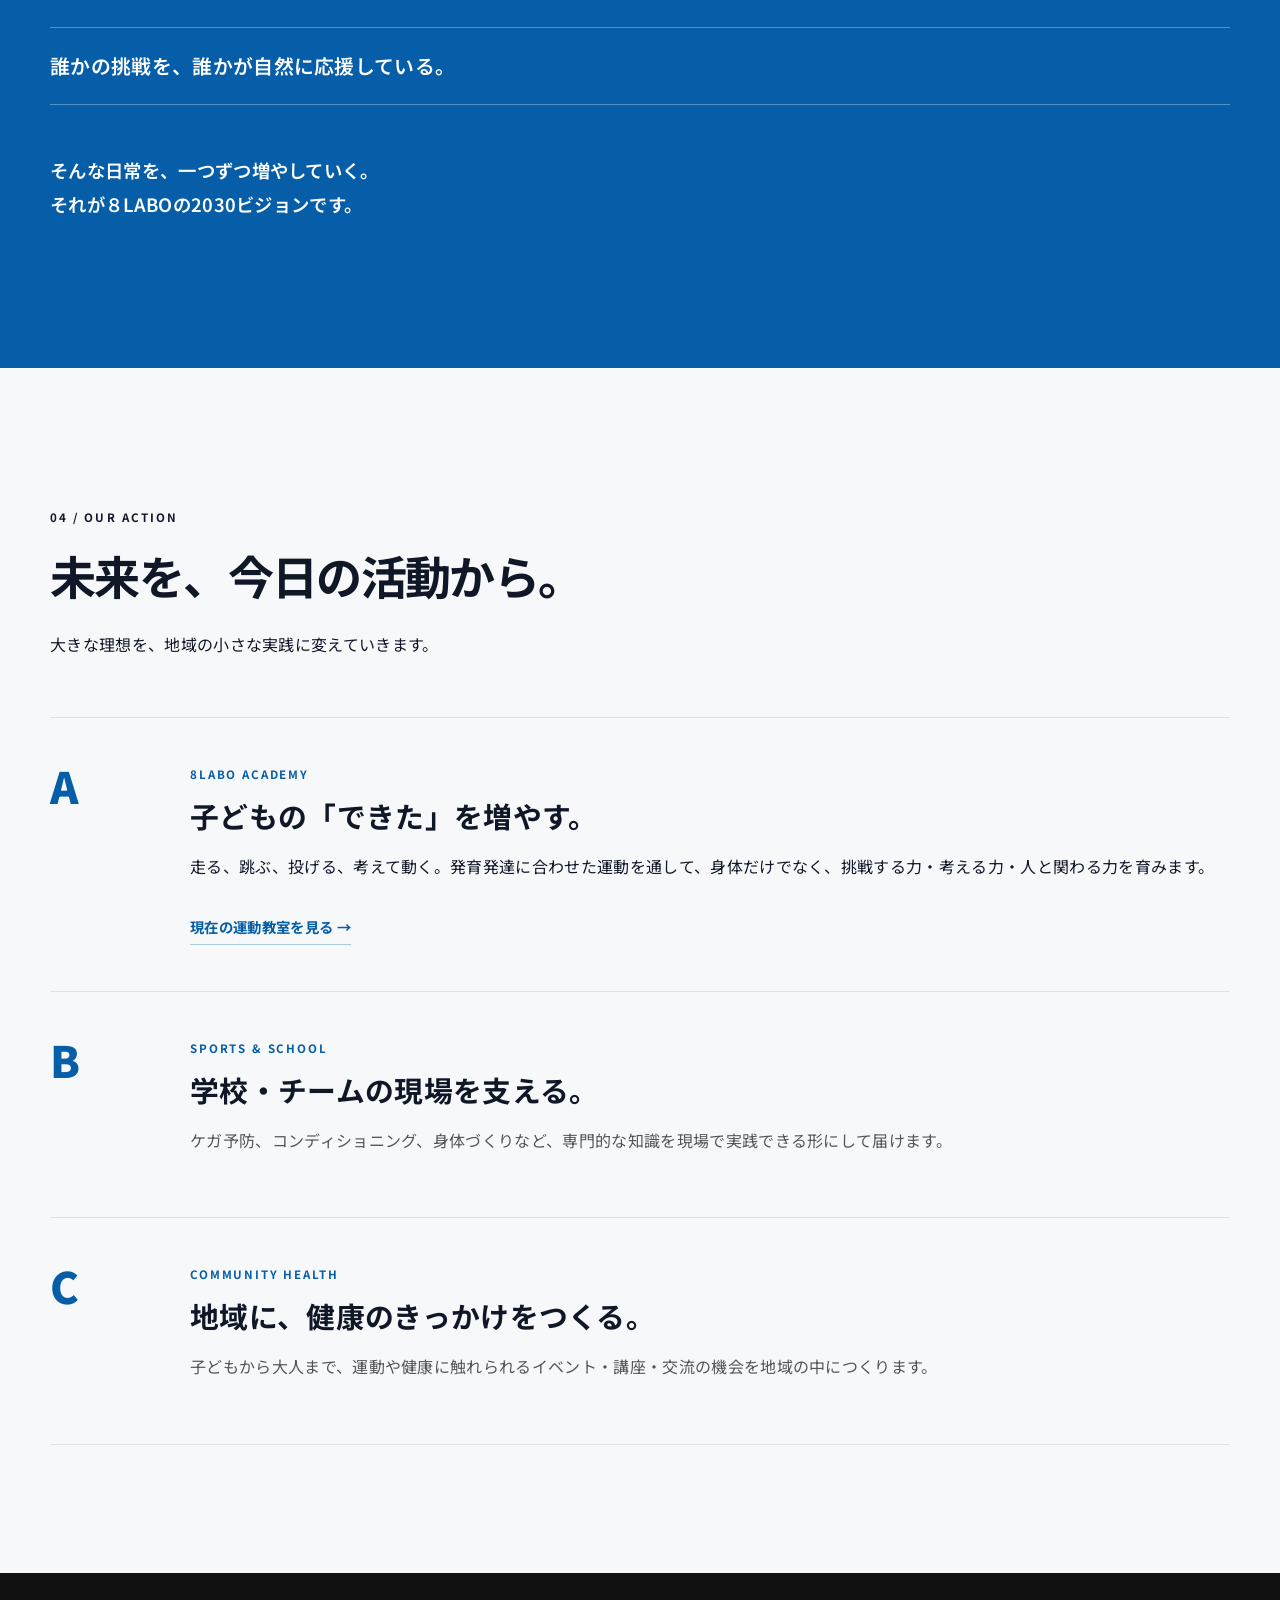
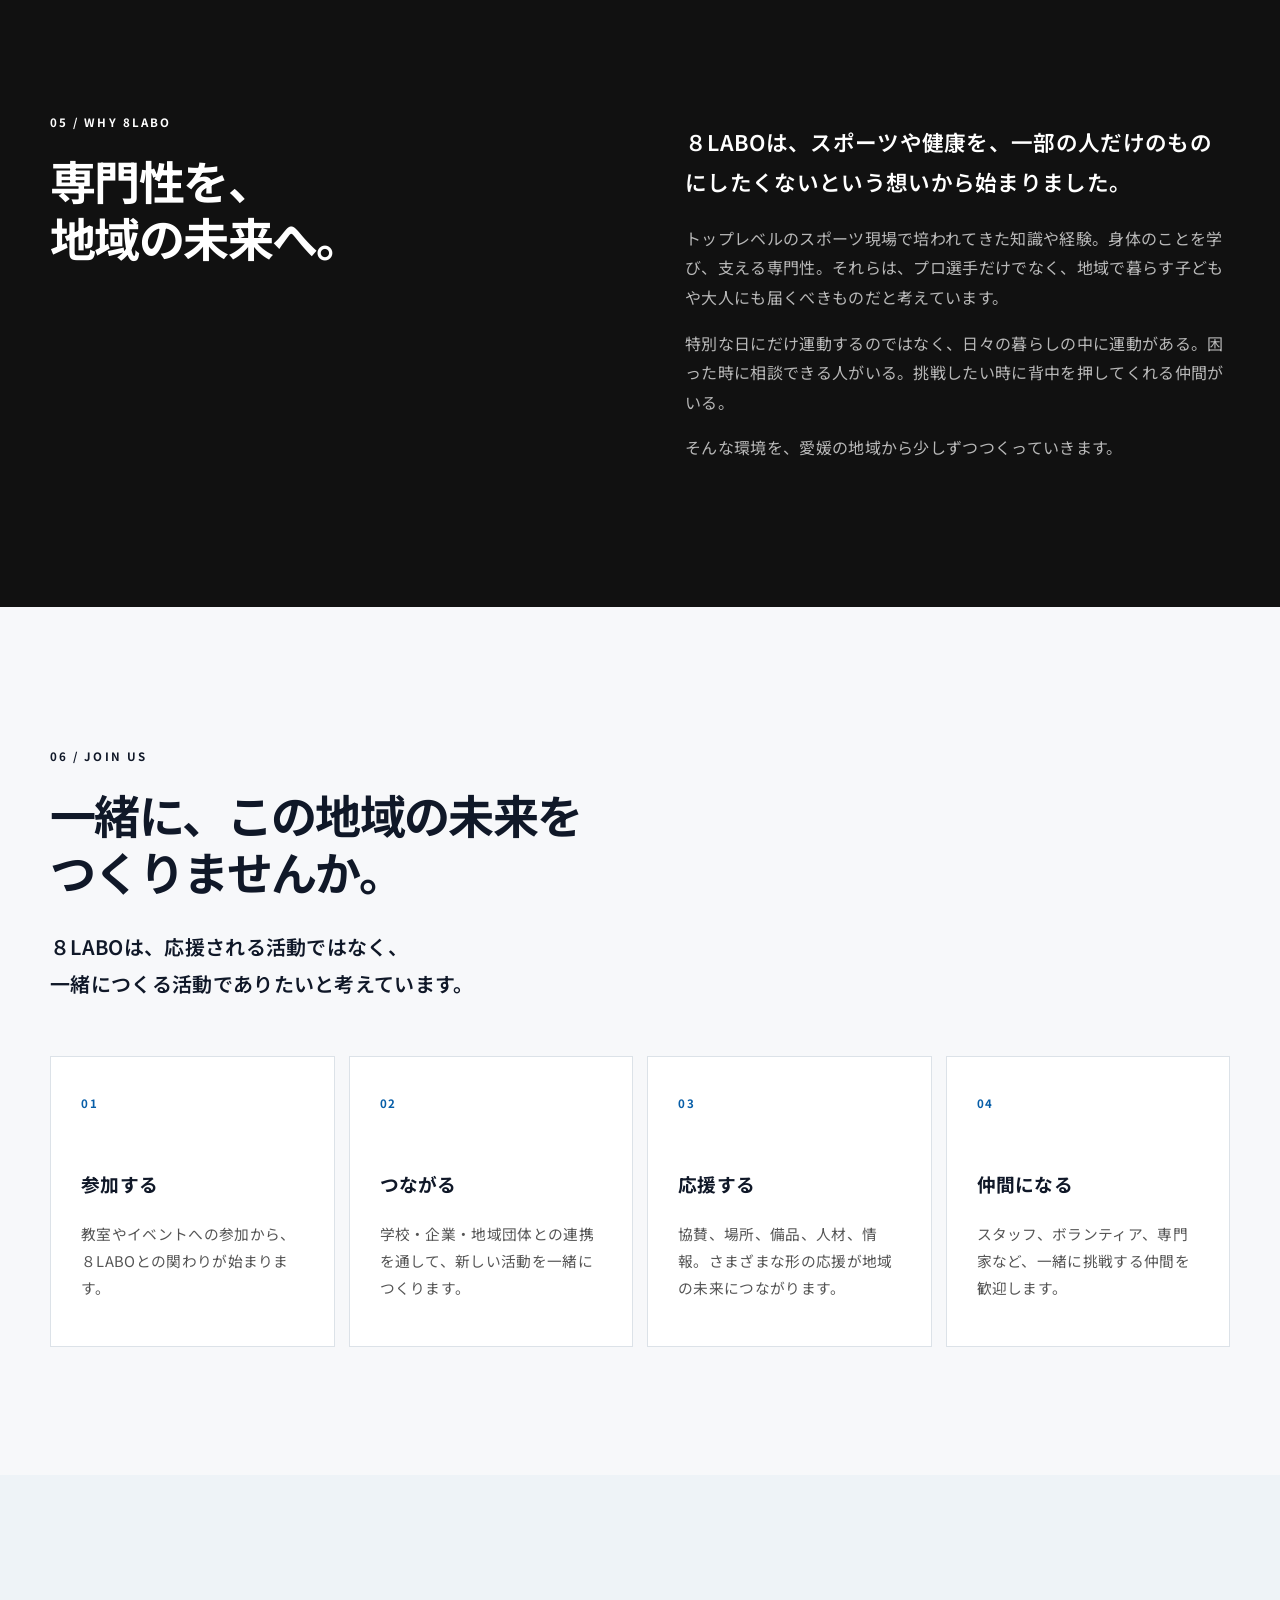
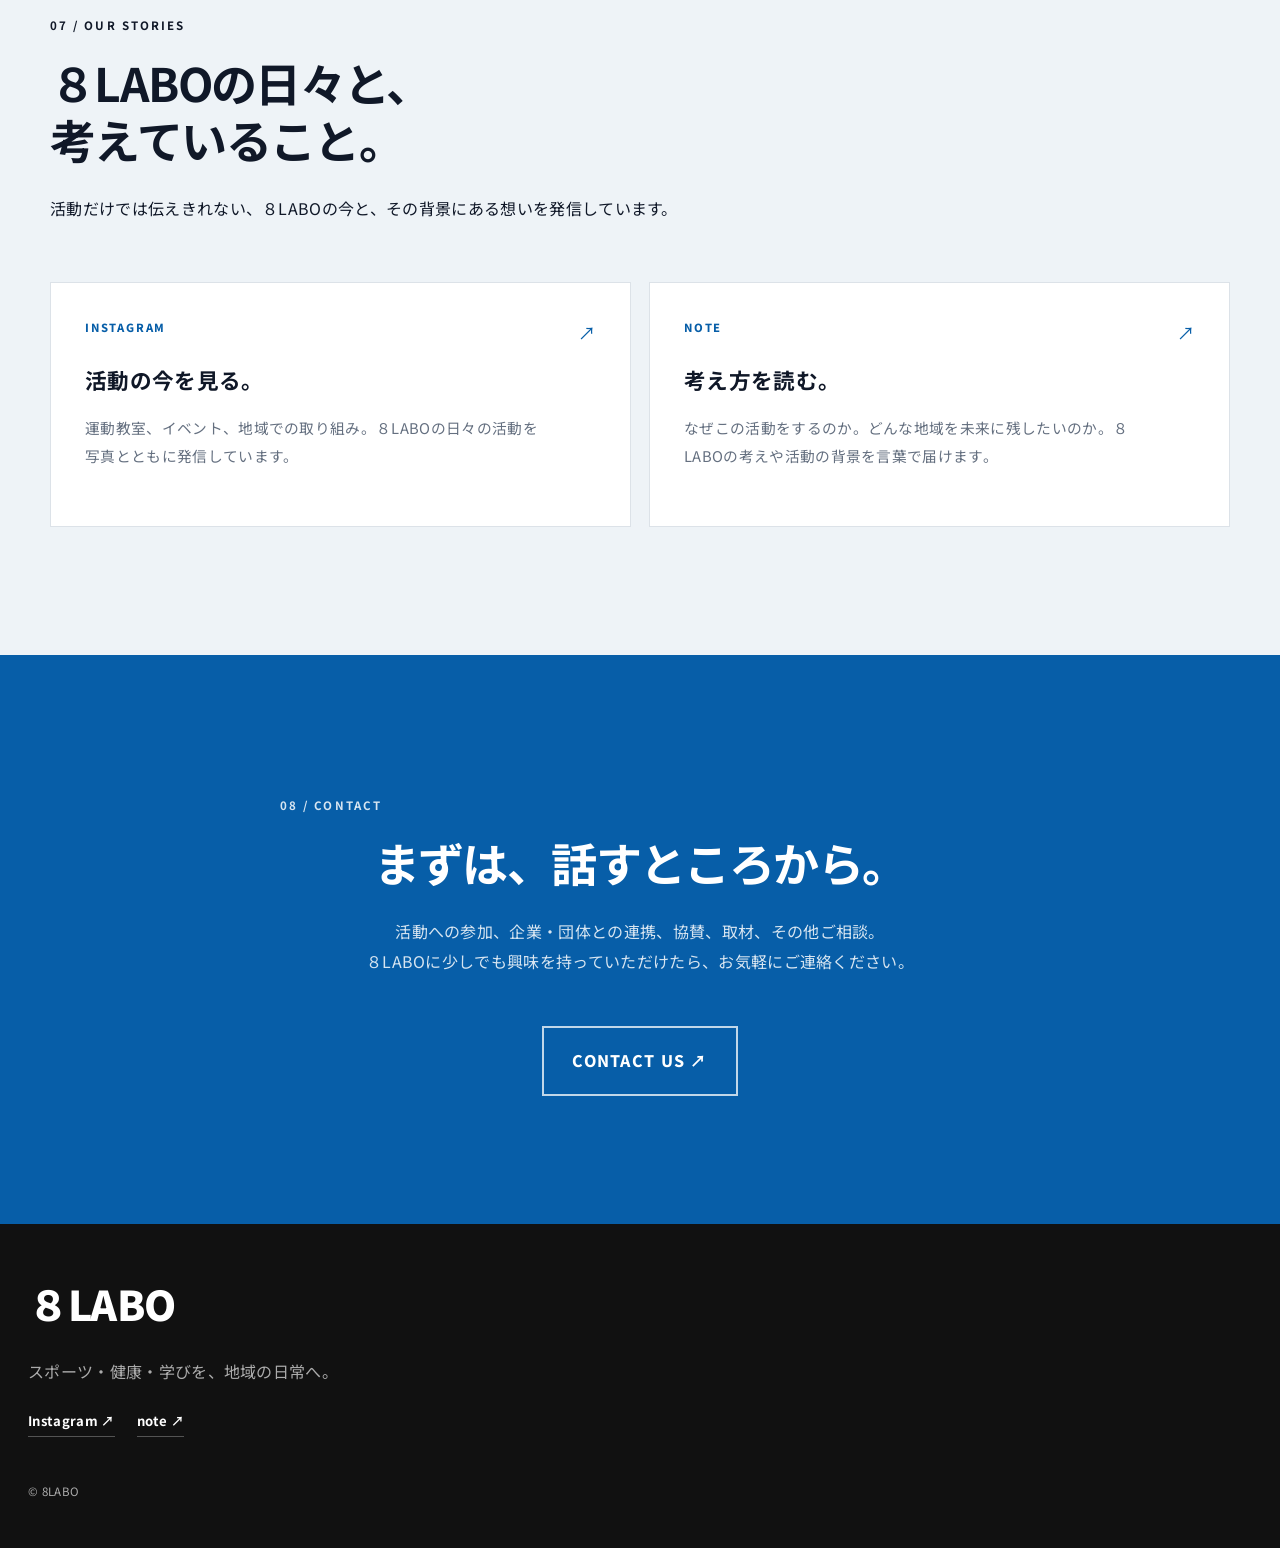
==== commit 158f2e4a: "Load mobile-specific responsive styles" ====
--- a/index.html
+++ b/index.html
@@ -1 +1 @@
-<!DOCTYPE html><html lang="ja"><head><meta charset="UTF-8"><meta name="viewport" content="width=device-width,initial-scale=1"><meta name="description" content="８LABOは、スポーツ・健康・学びを地域の日常へ届け、地域に笑顔と挑戦が広がる未来をつくる愛媛発の地域づくりプロジェクトです。"><title>８LABO｜８LABOがある日常へ。</title><link rel="preconnect" href="https://fonts.googleapis.com"><link rel="preconnect" href="https://fonts.gstatic.com" crossorigin><link href="https://fonts.googleapis.com/css2?family=Noto+Sans+JP:wght@400;500;600;700;900&display=swap" rel="stylesheet"><link rel="stylesheet" href="style.css"><link rel="stylesheet" href="refine.css"></head><body><header class="site-header" id="top"><a class="brand" href="#top">８LABO</a><button class="menu-button" aria-expanded="false">MENU</button><nav class="global-nav"><a href="#vision">VISION</a><a href="#activity">ACTIVITY</a><a href="academy.html">ACADEMY</a><a href="#story">ABOUT</a><a href="#support">SUPPORT</a><a href="#stories">STORIES</a><a href="#contact">CONTACT</a></nav></header><main><section class="hero"><div class="hero-orb hero-orb-a"></div><div class="hero-orb hero-orb-b"></div><div class="hero-inner reveal"><p class="eyebrow">2030 VISION</p><h1>８LABOがある<br>日常へ。</h1><p class="hero-copy">スポーツ・健康・学びを、地域の日常へ。</p><p class="hero-lead">子どもが挑戦できる。大人が健康でいられる。世代を超えて、人がつながる。<br>私たちは、愛媛からそんな未来をつくります。</p><a class="text-link" href="#vision">私たちが目指す未来を見る ↘</a></div></section><section class="statement section-dark"><div class="section-wrap narrow reveal"><p class="section-index">01 / OUR VISION</p><h2>運動教室を増やすことが、<br>目的ではありません。</h2><p class="statement-large">私たちが残したいのは、<br><strong>人がつながり、挑戦し、笑顔で暮らせる地域。</strong></p><p>運動は、身体を鍛えるためだけのものではありません。できなかったことができるようになる。誰かと一緒に挑戦する。そこから自信や笑顔が生まれる。８LABOは、その力を地域の日常に広げていきます。</p></div></section><section id="vision" class="vision section-light"><div class="section-wrap"><div class="section-heading reveal"><p class="section-index">02 / THE FUTURE WE WANT</p><h2>私たちが残したい地域</h2></div><div class="vision-grid"><article class="vision-card reveal"><span>01</span><h3>子どもが、挑戦できる。</h3><p>運動が得意か苦手かで可能性が決まらない。失敗しても、もう一度やってみようと思える。身体を動かすことを通して、自分の可能性を広げられる地域へ。</p></article><article class="vision-card reveal"><span>02</span><h3>大人が、健康を後回しにしない。</h3><p>忙しい毎日の中でも、自分の身体と向き合える。健康づくりを特別なことではなく、暮らしの一部として続けられる地域へ。</p></article><article class="vision-card reveal"><span>03</span><h3>人と人が、自然につながる。</h3><p>学校、家庭、職場だけではないつながりがある。世代を超えて集まり、学び、運動し、互いに応援し合える地域へ。</p></article><article class="vision-card reveal"><span>04</span><h3>次の世代に、誇れる地域を残す。</h3><p>子どもたちが大人になった時、「この地域で育ってよかった」「この地域に戻ってきたい」と思える未来を、今からつくっていきます。</p></article></div></div></section><section class="future section-accent"><div class="section-wrap reveal"><p class="section-index">03 / 2030</p><div class="big-number">2030</div><h2>地域の日常に、８LABOが自然とある。</h2><div class="future-lines"><p>放課後、子どもたちが身体を動かしている。</p><p>仕事帰り、大人が健康づくりを続けている。</p><p>学校と企業と地域が、未来のためにつながっている。</p><p>誰かの挑戦を、誰かが自然に応援している。</p></div><p class="future-closing">そんな日常を、一つずつ増やしていく。<br>それが８LABOの2030ビジョンです。</p></div></section><section id="activity" class="activity section-light"><div class="section-wrap"><div class="section-heading reveal"><p class="section-index">04 / OUR ACTION</p><h2>未来を、今日の活動から。</h2><p>大きな理想を、地域の小さな実践に変えていきます。</p></div><div class="activity-list"><article class="activity-item reveal"><div class="activity-no">A</div><div><p class="activity-label">8LABO ACADEMY</p><h3>子どもの「できた」を増やす。</h3><p>走る、跳ぶ、投げる、考えて動く。発育発達に合わせた運動を通して、身体だけでなく、挑戦する力・考える力・人と関わる力を育みます。</p><a class="academy-link" href="academy.html">現在の運動教室を見る →</a></div></article><article class="activity-item reveal"><div class="activity-no">B</div><div><p class="activity-label">SPORTS & SCHOOL</p><h3>学校・チームの現場を支える。</h3><p>ケガ予防、コンディショニング、身体づくりなど、専門的な知識を現場で実践できる形にして届けます。</p></div></article><article class="activity-item reveal"><div class="activity-no">C</div><div><p class="activity-label">COMMUNITY HEALTH</p><h3>地域に、健康のきっかけをつくる。</h3><p>子どもから大人まで、運動や健康に触れられるイベント・講座・交流の機会を地域の中につくります。</p></div></article></div></div></section><section id="story" class="story section-dark"><div class="section-wrap story-grid reveal"><div><p class="section-index">05 / WHY 8LABO</p><h2>専門性を、<br>地域の未来へ。</h2></div><div class="story-copy"><p class="lead">８LABOは、スポーツや健康を、一部の人だけのものにしたくないという想いから始まりました。</p><p>トップレベルのスポーツ現場で培われてきた知識や経験。身体のことを学び、支える専門性。それらは、プロ選手だけでなく、地域で暮らす子どもや大人にも届くべきものだと考えています。</p><p>特別な日にだけ運動するのではなく、日々の暮らしの中に運動がある。困った時に相談できる人がいる。挑戦したい時に背中を押してくれる仲間がいる。</p><p>そんな環境を、愛媛の地域から少しずつつくっていきます。</p></div></div></section><section id="support" class="support section-light"><div class="section-wrap reveal"><p class="section-index">06 / JOIN US</p><h2>一緒に、この地域の未来を<br>つくりませんか。</h2><p class="support-lead">８LABOは、応援される活動ではなく、<br>一緒につくる活動でありたいと考えています。</p><div class="support-grid"><div><span>01</span><h3>参加する</h3><p>教室やイベントへの参加から、８LABOとの関わりが始まります。</p></div><div><span>02</span><h3>つながる</h3><p>学校・企業・地域団体との連携を通して、新しい活動を一緒につくります。</p></div><div><span>03</span><h3>応援する</h3><p>協賛、場所、備品、人材、情報。さまざまな形の応援が地域の未来につながります。</p></div><div><span>04</span><h3>仲間になる</h3><p>スタッフ、ボランティア、専門家など、一緒に挑戦する仲間を歓迎します。</p></div></div></div></section><section id="stories" class="stories section-light"><div class="section-wrap"><div class="section-heading reveal"><p class="section-index">07 / OUR STORIES</p><h2>８LABOの日々と、<br>考えていること。</h2><p>活動だけでは伝えきれない、８LABOの今と、その背景にある想いを発信しています。</p></div><div class="stories-grid"><a class="story-channel reveal" href="https://www.instagram.com/8_labo/" target="_blank" rel="noopener"><div><p class="channel-label">INSTAGRAM</p><h3>活動の今を見る。</h3><p>運動教室、イベント、地域での取り組み。８LABOの日々の活動を写真とともに発信しています。</p></div><span class="channel-arrow">↗</span></a><a class="story-channel reveal" href="https://note.com/8labo" target="_blank" rel="noopener"><div><p class="channel-label">NOTE</p><h3>考え方を読む。</h3><p>なぜこの活動をするのか。どんな地域を未来に残したいのか。８LABOの考えや活動の背景を言葉で届けます。</p></div><span class="channel-arrow">↗</span></a></div></div></section><section id="contact" class="contact section-accent"><div class="section-wrap reveal"><p class="section-index">08 / CONTACT</p><h2>まずは、話すところから。</h2><p>活動への参加、企業・団体との連携、協賛、取材、その他ご相談。<br>８LABOに少しでも興味を持っていただけたら、お気軽にご連絡ください。</p><a class="contact-button" href="mailto:8labo.deportare@gmail.com">CONTACT US ↗</a></div></section></main><footer class="site-footer"><div class="footer-brand">８LABO</div><p>スポーツ・健康・学びを、地域の日常へ。</p><div class="footer-social"><a href="https://www.instagram.com/8_labo/" target="_blank" rel="noopener">Instagram ↗</a><a href="https://note.com/8labo" target="_blank" rel="noopener">note ↗</a></div><p class="copyright">© 8LABO</p></footer><script src="script.js"></script></body></html>+<!DOCTYPE html><html lang="ja"><head><meta charset="UTF-8"><meta name="viewport" content="width=device-width,initial-scale=1"><meta name="description" content="８LABOは、スポーツ・健康・学びを地域の日常へ届け、地域に笑顔と挑戦が広がる未来をつくる愛媛発の地域づくりプロジェクトです。"><title>８LABO｜８LABOがある日常へ。</title><link rel="preconnect" href="https://fonts.googleapis.com"><link rel="preconnect" href="https://fonts.gstatic.com" crossorigin><link href="https://fonts.googleapis.com/css2?family=Noto+Sans+JP:wght@400;500;600;700;900&display=swap" rel="stylesheet"><link rel="stylesheet" href="style.css"><link rel="stylesheet" href="refine.css"><link rel="stylesheet" href="mobile.css"></head><body><header class="site-header" id="top"><a class="brand" href="#top">８LABO</a><button class="menu-button" aria-expanded="false">MENU</button><nav class="global-nav"><a href="#vision">VISION</a><a href="#activity">ACTIVITY</a><a href="academy.html">ACADEMY</a><a href="#story">ABOUT</a><a href="#support">SUPPORT</a><a href="#stories">STORIES</a><a href="#contact">CONTACT</a></nav></header><main><section class="hero"><div class="hero-orb hero-orb-a"></div><div class="hero-orb hero-orb-b"></div><div class="hero-inner reveal"><p class="eyebrow">2030 VISION</p><h1>８LABOがある<br>日常へ。</h1><p class="hero-copy">スポーツ・健康・学びを、地域の日常へ。</p><p class="hero-lead">子どもが挑戦できる。大人が健康でいられる。世代を超えて、人がつながる。<br>私たちは、愛媛からそんな未来をつくります。</p><a class="text-link" href="#vision">私たちが目指す未来を見る ↘</a></div></section><section class="statement section-dark"><div class="section-wrap narrow reveal"><p class="section-index">01 / OUR VISION</p><h2>運動教室を増やすことが、<br>目的ではありません。</h2><p class="statement-large">私たちが残したいのは、<br><strong>人がつながり、挑戦し、笑顔で暮らせる地域。</strong></p><p>運動は、身体を鍛えるためだけのものではありません。できなかったことができるようになる。誰かと一緒に挑戦する。そこから自信や笑顔が生まれる。８LABOは、その力を地域の日常に広げていきます。</p></div></section><section id="vision" class="vision section-light"><div class="section-wrap"><div class="section-heading reveal"><p class="section-index">02 / THE FUTURE WE WANT</p><h2>私たちが残したい地域</h2></div><div class="vision-grid"><article class="vision-card reveal"><span>01</span><h3>子どもが、挑戦できる。</h3><p>運動が得意か苦手かで可能性が決まらない。失敗しても、もう一度やってみようと思える。身体を動かすことを通して、自分の可能性を広げられる地域へ。</p></article><article class="vision-card reveal"><span>02</span><h3>大人が、健康を後回しにしない。</h3><p>忙しい毎日の中でも、自分の身体と向き合える。健康づくりを特別なことではなく、暮らしの一部として続けられる地域へ。</p></article><article class="vision-card reveal"><span>03</span><h3>人と人が、自然につながる。</h3><p>学校、家庭、職場だけではないつながりがある。世代を超えて集まり、学び、運動し、互いに応援し合える地域へ。</p></article><article class="vision-card reveal"><span>04</span><h3>次の世代に、誇れる地域を残す。</h3><p>子どもたちが大人になった時、「この地域で育ってよかった」「この地域に戻ってきたい」と思える未来を、今からつくっていきます。</p></article></div></div></section><section class="future section-accent"><div class="section-wrap reveal"><p class="section-index">03 / 2030</p><div class="big-number">2030</div><h2>地域の日常に、８LABOが自然とある。</h2><div class="future-lines"><p>放課後、子どもたちが身体を動かしている。</p><p>仕事帰り、大人が健康づくりを続けている。</p><p>学校と企業と地域が、未来のためにつながっている。</p><p>誰かの挑戦を、誰かが自然に応援している。</p></div><p class="future-closing">そんな日常を、一つずつ増やしていく。<br>それが８LABOの2030ビジョンです。</p></div></section><section id="activity" class="activity section-light"><div class="section-wrap"><div class="section-heading reveal"><p class="section-index">04 / OUR ACTION</p><h2>未来を、今日の活動から。</h2><p>大きな理想を、地域の小さな実践に変えていきます。</p></div><div class="activity-list"><article class="activity-item reveal"><div class="activity-no">A</div><div><p class="activity-label">8LABO ACADEMY</p><h3>子どもの「できた」を増やす。</h3><p>走る、跳ぶ、投げる、考えて動く。発育発達に合わせた運動を通して、身体だけでなく、挑戦する力・考える力・人と関わる力を育みます。</p><a class="academy-link" href="academy.html">現在の運動教室を見る →</a></div></article><article class="activity-item reveal"><div class="activity-no">B</div><div><p class="activity-label">SPORTS & SCHOOL</p><h3>学校・チームの現場を支える。</h3><p>ケガ予防、コンディショニング、身体づくりなど、専門的な知識を現場で実践できる形にして届けます。</p></div></article><article class="activity-item reveal"><div class="activity-no">C</div><div><p class="activity-label">COMMUNITY HEALTH</p><h3>地域に、健康のきっかけをつくる。</h3><p>子どもから大人まで、運動や健康に触れられるイベント・講座・交流の機会を地域の中につくります。</p></div></article></div></div></section><section id="story" class="story section-dark"><div class="section-wrap story-grid reveal"><div><p class="section-index">05 / WHY 8LABO</p><h2>専門性を、<br>地域の未来へ。</h2></div><div class="story-copy"><p class="lead">８LABOは、スポーツや健康を、一部の人だけのものにしたくないという想いから始まりました。</p><p>トップレベルのスポーツ現場で培われてきた知識や経験。身体のことを学び、支える専門性。それらは、プロ選手だけでなく、地域で暮らす子どもや大人にも届くべきものだと考えています。</p><p>特別な日にだけ運動するのではなく、日々の暮らしの中に運動がある。困った時に相談できる人がいる。挑戦したい時に背中を押してくれる仲間がいる。</p><p>そんな環境を、愛媛の地域から少しずつつくっていきます。</p></div></div></section><section id="support" class="support section-light"><div class="section-wrap reveal"><p class="section-index">06 / JOIN US</p><h2>一緒に、この地域の未来を<br>つくりませんか。</h2><p class="support-lead">８LABOは、応援される活動ではなく、<br>一緒につくる活動でありたいと考えています。</p><div class="support-grid"><div><span>01</span><h3>参加する</h3><p>教室やイベントへの参加から、８LABOとの関わりが始まります。</p></div><div><span>02</span><h3>つながる</h3><p>学校・企業・地域団体との連携を通して、新しい活動を一緒につくります。</p></div><div><span>03</span><h3>応援する</h3><p>協賛、場所、備品、人材、情報。さまざまな形の応援が地域の未来につながります。</p></div><div><span>04</span><h3>仲間になる</h3><p>スタッフ、ボランティア、専門家など、一緒に挑戦する仲間を歓迎します。</p></div></div></div></section><section id="stories" class="stories section-light"><div class="section-wrap"><div class="section-heading reveal"><p class="section-index">07 / OUR STORIES</p><h2>８LABOの日々と、<br>考えていること。</h2><p>活動だけでは伝えきれない、８LABOの今と、その背景にある想いを発信しています。</p></div><div class="stories-grid"><a class="story-channel reveal" href="https://www.instagram.com/8_labo/" target="_blank" rel="noopener"><div><p class="channel-label">INSTAGRAM</p><h3>活動の今を見る。</h3><p>運動教室、イベント、地域での取り組み。８LABOの日々の活動を写真とともに発信しています。</p></div><span class="channel-arrow">↗</span></a><a class="story-channel reveal" href="https://note.com/8labo" target="_blank" rel="noopener"><div><p class="channel-label">NOTE</p><h3>考え方を読む。</h3><p>なぜこの活動をするのか。どんな地域を未来に残したいのか。８LABOの考えや活動の背景を言葉で届けます。</p></div><span class="channel-arrow">↗</span></a></div></div></section><section id="contact" class="contact section-accent"><div class="section-wrap reveal"><p class="section-index">08 / CONTACT</p><h2>まずは、話すところから。</h2><p>活動への参加、企業・団体との連携、協賛、取材、その他ご相談。<br>８LABOに少しでも興味を持っていただけたら、お気軽にご連絡ください。</p><a class="contact-button" href="mailto:8labo.deportare@gmail.com">CONTACT US ↗</a></div></section></main><footer class="site-footer"><div class="footer-brand">８LABO</div><p>スポーツ・健康・学びを、地域の日常へ。</p><div class="footer-social"><a href="https://www.instagram.com/8_labo/" target="_blank" rel="noopener">Instagram ↗</a><a href="https://note.com/8labo" target="_blank" rel="noopener">note ↗</a></div><p class="copyright">© 8LABO</p></footer><script src="script.js"></script></body></html>
--- a/refine.css
+++ b/refine.css
@@ -1 +1 @@
-:root{--accent:#075ea8;--paper:#f7f8fa;--ink:#101828;--line:#dce2e8}.hero{min-height:88svh;background:linear-gradient(135deg,#06182d 0%,#0a3156 68%,#075ea8 150%)}.hero-orb{display:none}.hero h1{font-size:clamp(2.65rem,5.3vw,4.8rem);line-height:1.1;letter-spacing:-.04em;font-weight:800}.hero-inner{width:min(1120px,calc(100% - 64px))}.section-accent{background:#075ea8;color:#fff}.section-heading h2,.statement h2,.story h2,.support h2,.contact h2,.future h2{font-size:clamp(1.85rem,3.6vw,3.45rem);line-height:1.24;letter-spacing:-.035em}.statement-large{font-size:clamp(1.3rem,2.25vw,2rem)}.big-number{font-size:clamp(4.2rem,10vw,8.5rem);color:rgba(255,255,255,.16)}.future-lines{border-color:rgba(255,255,255,.3)}.future-lines p{border-color:rgba(255,255,255,.3);font-size:clamp(1rem,1.55vw,1.35rem)}.vision-grid{gap:18px;background:none;border:0}.vision-card{background:#fff;border:1px solid var(--line);box-shadow:0 8px 30px rgba(7,27,51,.035)}.vision-card h3{font-size:1.35rem}.vision-card span,.support-grid span,.activity-label,.activity-no{color:#075ea8}.activity-no{font-size:2.7rem}.activity-item h3{font-size:clamp(1.3rem,2.25vw,1.95rem)}.support-grid{gap:14px;background:none;border:0}.support-grid>div{background:#fff;border:1px solid var(--line)}.contact p{color:rgba(255,255,255,.84)}.contact-button{border-color:rgba(255,255,255,.75);color:#fff}.contact-button:hover{background:#fff;color:#075ea8}.footer-brand{font-size:clamp(1.7rem,3.2vw,2.8rem);letter-spacing:-.02em}.site-footer{padding-top:42px}.academy-link{display:inline-flex;margin-top:16px;color:#075ea8;font-weight:700;font-size:.9rem;border-bottom:1px solid #aacbe4;padding-bottom:4px}.subpage-header{background:#071b33}.academy-hero{padding:155px 0 84px;background:linear-gradient(145deg,#06182d,#075ea8);color:#fff}.academy-hero .section-wrap{padding:0}.academy-hero h1{font-size:clamp(2.3rem,4.5vw,3.9rem);line-height:1.16;margin:18px 0 24px}.academy-intro{font-size:1.06rem;max-width:760px;color:rgba(255,255,255,.8)}.academy-philosophy{background:#eaf3fa}.academy-philosophy h2{font-size:clamp(1.8rem,3.2vw,2.9rem);line-height:1.28}.academy-philosophy-grid{display:grid;grid-template-columns:repeat(3,1fr);gap:20px;margin-top:42px}.academy-philosophy-grid div{background:#fff;padding:30px;border-top:3px solid #075ea8}.academy-philosophy-grid h3{font-size:1.2rem}.academy-philosophy-grid span,.place{color:#075ea8;font-size:.7rem;font-weight:700;letter-spacing:.15em}.class-grid{display:grid;grid-template-columns:repeat(2,1fr);gap:18px}.class-card{position:relative;background:#fff;border:1px solid var(--line);padding:32px}.class-card h3{font-size:1.4rem;margin:10px 0 22px}.class-info{display:grid;grid-template-columns:76px 1fr;gap:10px;padding:9px 0;border-top:1px solid var(--line);font-size:.9rem}.class-info b{font-size:.76rem;color:#657080}.class-card.preparing{background:#f1f5f9}.status-badge{position:absolute;top:28px;right:28px;padding:5px 9px;border:1px solid #8aa7bf;color:#42647e;font-size:.68rem;font-weight:700;letter-spacing:.08em}.class-note{margin-top:22px;color:#657080;font-size:.84rem}.academy-cta{text-align:center}.back-link{display:inline-flex;margin-top:30px;font-weight:700;color:#fff;border-bottom:1px solid rgba(255,255,255,.45)}@media(max-width:800px){.hero h1{font-size:clamp(2.45rem,10.5vw,3.7rem)}.hero-inner{width:min(100% - 36px,1120px)}.section-heading h2,.statement h2,.story h2,.support h2,.contact h2,.future h2{font-size:clamp(1.75rem,8vw,2.55rem)}.footer-brand{font-size:1.7rem}.academy-hero{padding:130px 0 66px}.academy-hero h1{font-size:clamp(2.15rem,9vw,3rem)}.academy-philosophy-grid,.class-grid{grid-template-columns:1fr}.class-info{grid-template-columns:68px 1fr}.status-badge{top:24px;right:24px}}+:root{--accent:#075ea8;--paper:#f7f8fa;--ink:#101828;--line:#dce2e8}.hero{min-height:88svh;background:linear-gradient(135deg,#06182d 0%,#0a3156 68%,#075ea8 150%)}.hero-orb{display:none}.hero h1{font-size:clamp(2.65rem,5.3vw,4.8rem);line-height:1.1;letter-spacing:-.04em;font-weight:800}.hero-inner{width:min(1120px,calc(100% - 64px))}.section-accent{background:#075ea8;color:#fff}.section-heading h2,.statement h2,.story h2,.support h2,.contact h2,.future h2{font-size:clamp(1.85rem,3.6vw,3.45rem);line-height:1.24;letter-spacing:-.035em}.statement-large{font-size:clamp(1.3rem,2.25vw,2rem)}.big-number{font-size:clamp(4.2rem,10vw,8.5rem);color:rgba(255,255,255,.16)}.future-lines{border-color:rgba(255,255,255,.3)}.future-lines p{border-color:rgba(255,255,255,.3);font-size:clamp(1rem,1.55vw,1.35rem)}.vision-grid{gap:18px;background:none;border:0}.vision-card{background:#fff;border:1px solid var(--line);box-shadow:0 8px 30px rgba(7,27,51,.035)}.vision-card h3{font-size:1.35rem}.vision-card span,.support-grid span,.activity-label,.activity-no{color:#075ea8}.activity-no{font-size:2.7rem}.activity-item h3{font-size:clamp(1.3rem,2.25vw,1.95rem)}.activity-item p:last-child{max-width:none}.support-grid{gap:14px;background:none;border:0}.support-grid>div{background:#fff;border:1px solid var(--line)}.contact p{color:rgba(255,255,255,.84)}.contact-button{border-color:rgba(255,255,255,.75);color:#fff}.contact-button:hover{background:#fff;color:#075ea8}.footer-brand{font-size:clamp(1.7rem,3.2vw,2.8rem);letter-spacing:-.02em}.site-footer{padding-top:42px}.footer-social{display:flex;gap:22px;margin:22px 0 8px}.footer-social a{font-size:.82rem;font-weight:700;color:inherit;border-bottom:1px solid rgba(255,255,255,.28);padding-bottom:3px}.academy-link{display:inline-flex;margin-top:16px;color:#075ea8;font-weight:700;font-size:.9rem;border-bottom:1px solid #aacbe4;padding-bottom:4px}.stories{background:#eef3f7}.stories-grid{display:grid;grid-template-columns:repeat(2,1fr);gap:18px;margin-top:40px}.story-channel{display:flex;justify-content:space-between;gap:28px;min-height:245px;padding:34px;background:#fff;border:1px solid var(--line);color:var(--ink);transition:transform .25s ease,border-color .25s ease,box-shadow .25s ease}.story-channel:hover{transform:translateY(-3px);border-color:#aacbe4;box-shadow:0 14px 36px rgba(7,27,51,.06)}.channel-label{margin:0 0 22px;color:#075ea8;font-size:.7rem;font-weight:800;letter-spacing:.16em}.story-channel h3{margin:0 0 14px;font-size:1.35rem}.story-channel p:last-child{max-width:470px;color:#657080;font-size:.92rem;line-height:1.85}.channel-arrow{align-self:flex-start;font-size:1.1rem;color:#075ea8}.subpage-header{background:#071b33}.academy-hero{padding:155px 0 84px;background:linear-gradient(145deg,#06182d,#075ea8);color:#fff}.academy-hero .section-wrap{padding:0}.academy-hero h1{max-width:none;font-size:clamp(2.3rem,4.5vw,3.9rem);line-height:1.16;margin:18px 0 24px}.academy-intro{font-size:1.06rem;max-width:980px;color:rgba(255,255,255,.8)}.academy-philosophy{background:#eaf3fa}.academy-philosophy h2{max-width:none;font-size:clamp(1.8rem,3.2vw,2.9rem);line-height:1.28}.academy-philosophy-grid{display:grid;grid-template-columns:repeat(3,1fr);gap:20px;margin-top:42px}.academy-philosophy-grid div{background:#fff;padding:30px;border-top:3px solid #075ea8}.academy-philosophy-grid h3{font-size:1.2rem}.academy-philosophy-grid span,.place{color:#075ea8;font-size:.7rem;font-weight:700;letter-spacing:.15em}.level-section{background:#eef3f7}.level-section .section-heading h2,.level-section .section-heading>p:last-child,.class-section .section-heading>p:last-child{max-width:none}.level-grid{display:grid;grid-template-columns:repeat(3,1fr);gap:24px;margin-top:42px}.level-card{overflow:hidden;background:#fff;border:1px solid #cbd8e3;border-radius:4px;box-shadow:0 10px 28px rgba(7,27,51,.06)}.level-header{display:flex;align-items:center;gap:16px;padding:22px 24px;background:#e8f2f9;border-bottom:1px solid #cbd8e3}.level-mark{flex:0 0 46px;width:46px;height:46px;display:grid;place-items:center;background:#075ea8;color:#fff;font-size:1.25rem;font-weight:800}.level-name{margin:0;color:#0a3156;font-size:1rem;font-weight:800;letter-spacing:.02em}.level-subname{margin:3px 0 0;color:#6b7d8d;font-size:.7rem;font-weight:600;letter-spacing:.08em;text-transform:uppercase}.level-body{padding:26px 24px 30px}.level-card h3{font-size:1.25rem;margin:0 0 16px}.level-body>p:last-child{margin-bottom:0;color:#5f6b78;font-size:.9rem;line-height:1.85}.level-target{display:inline-block;margin:0 0 20px;padding:6px 10px;background:#f1f5f8;border-left:3px solid #075ea8;color:#315b7a;font-size:.75rem;font-weight:700}.level-note{width:100%;max-width:none;margin:26px 0 0;padding-top:18px;border-top:1px solid #cbd8e3;color:#5f6b78;font-size:.82rem;line-height:1.8}.class-section{border-top:1px solid var(--line)}.class-grid{display:grid;grid-template-columns:repeat(2,1fr);gap:18px}.class-card{position:relative;background:#fff;border:1px solid var(--line);padding:28px 32px 32px}.class-meta{display:flex;align-items:center;flex-wrap:wrap;gap:8px;margin-bottom:24px}.day-badge,.level-badge,.status-inline{display:inline-flex;align-items:center;min-height:28px;padding:5px 10px;font-size:.72rem;font-weight:800;line-height:1;letter-spacing:.02em}.day-badge{background:#075ea8;color:#fff}.level-badge{background:#e8f2f9;border:1px solid #c3d8e8;color:#0a4d82}.status-inline{margin-left:auto;background:#f1f5f9;border:1px solid #9eb3c4;color:#526b7e}.class-card h3{font-size:1.4rem;margin:10px 0 22px}.class-info{display:grid;grid-template-columns:76px 1fr;gap:10px;padding:9px 0;border-top:1px solid var(--line);font-size:.9rem}.class-info b{font-size:.76rem;color:#657080}.class-card.preparing{background:#f7f9fb}.class-note{width:100%;max-width:none;margin-top:22px;color:#657080;font-size:.84rem}.academy-cta{text-align:center}.academy-cta p{max-width:none}.back-link{display:inline-flex;margin-top:30px;font-weight:700;color:#fff;border-bottom:1px solid rgba(255,255,255,.45)}@media(max-width:800px){.hero h1{font-size:clamp(2.45rem,10.5vw,3.7rem)}.hero-inner{width:min(100% - 36px,1120px)}.section-heading h2,.statement h2,.story h2,.support h2,.contact h2,.future h2{font-size:clamp(1.75rem,8vw,2.55rem)}.footer-brand{font-size:1.7rem}.footer-social{flex-direction:column;gap:10px}.stories-grid{grid-template-columns:1fr}.story-channel{min-height:210px;padding:28px}.academy-hero{padding:130px 0 66px}.academy-hero h1{font-size:clamp(2.15rem,9vw,3rem)}.academy-philosophy-grid,.level-grid,.class-grid{grid-template-columns:1fr}.level-grid{gap:16px}.level-header{padding:19px 20px}.level-body{padding:22px 20px 25px}.level-note{line-height:1.75}.class-card{padding:24px}.class-meta{margin-bottom:20px}.status-inline{margin-left:0}.class-info{grid-template-columns:68px 1fr}}
--- a/mobile.css
+++ b/mobile.css
@@ -0,0 +1,68 @@
+@media (max-width:800px){
+  body{font-size:15px;line-height:1.78;letter-spacing:.01em;-webkit-text-size-adjust:100%;text-size-adjust:100%;line-break:strict;word-break:normal;overflow-wrap:break-word}
+  .site-header{padding:16px 18px}
+  .brand{font-size:1.05rem;letter-spacing:.07em}
+  .menu-button{position:relative;z-index:103;font-size:.78rem;letter-spacing:.04em;padding:6px 0}
+  .global-nav{position:fixed;top:58px;left:0;right:0;width:100%;min-width:0;padding:10px 18px 18px;gap:0;background:rgba(5,22,42,.98);border-top:1px solid rgba(255,255,255,.12);box-shadow:0 18px 36px rgba(0,0,0,.2);z-index:102}
+  .global-nav a{display:block;width:100%;padding:13px 4px;border-bottom:1px solid rgba(255,255,255,.12);font-size:.82rem;letter-spacing:.12em;line-height:1.2;opacity:1;color:#fff}
+  .global-nav a:last-child{border-bottom:0}
+  .hero{min-height:auto}
+  .hero-inner,.section-wrap{width:calc(100% - 40px)}
+  .hero-inner{padding:116px 0 76px}
+  .section-wrap{padding:76px 0}
+  .hero h1{font-size:clamp(2.55rem,11.5vw,3.25rem);line-height:1.12;letter-spacing:-.035em;text-wrap:balance}
+  .hero-copy{font-size:1.18rem;line-height:1.65}
+  .hero-lead{font-size:.98rem;line-height:1.9}
+  .eyebrow,.section-index{font-size:.68rem;letter-spacing:.16em}
+  .section-heading{margin-bottom:38px}
+  .section-heading h2,.statement h2,.story h2,.support h2,.contact h2,.future h2,.academy-philosophy h2,.level-section .section-heading h2{font-size:clamp(1.85rem,8.6vw,2.25rem);line-height:1.35;letter-spacing:-.025em;text-wrap:balance;word-break:normal;line-break:strict}
+  .hero h1 br,.statement h2 br,.story h2 br,.support h2 br,.contact h2 br,.future h2 br,.section-heading h2 br,.support-lead br,.future-closing br,.hero-lead br{display:none}
+  .statement-large{font-size:1.25rem;line-height:1.7;margin:34px 0}
+  .statement-large br{display:none}
+  .statement .section-wrap.narrow{max-width:none}
+  .statement p,.story-copy p,.support-lead,.contact p,.section-heading>p:last-child{font-size:.98rem;line-height:1.9;text-wrap:pretty}
+  .story-copy .lead{font-size:1.08rem;line-height:1.85}
+  .vision-card{padding:26px}
+  .vision-card h3{margin-top:28px;font-size:1.2rem;line-height:1.55}
+  .vision-card p,.support-grid p,.activity-item p,.story-copy p{line-height:1.9}
+  .big-number{font-size:4.8rem;margin:26px 0 34px}
+  .future-lines p{font-size:1rem;line-height:1.7;padding:16px 0}
+  .activity-item{grid-template-columns:44px 1fr;gap:14px;padding:34px 0}
+  .activity-no{font-size:2.1rem}
+  .activity-label{font-size:.66rem;letter-spacing:.12em}
+  .activity-item h3{font-size:1.35rem;line-height:1.5;margin:6px 0 12px;text-wrap:balance}
+  .support-lead{margin:22px 0 36px}
+  .support-grid>div{min-height:0;padding:26px}
+  .support-grid h3{margin-top:28px}
+  .contact{text-align:left}
+  .contact .section-index{text-align:left}
+  .contact p{margin-left:0;margin-right:0}
+  .contact-button{margin-top:24px;padding:15px 22px}
+  .footer-brand{font-size:1.55rem}
+  .site-footer{padding:38px 20px 28px}
+  .academy-hero{padding:112px 0 62px}
+  .academy-hero h1{font-size:clamp(2rem,9vw,2.6rem);line-height:1.3;text-wrap:balance}
+  .academy-intro{font-size:.98rem;line-height:1.9}
+  .academy-philosophy-grid{gap:14px;margin-top:30px}
+  .academy-philosophy-grid div{padding:24px}
+  .level-grid{margin-top:30px}
+  .level-card h3{font-size:1.15rem;line-height:1.55}
+  .level-body>p:last-child{font-size:.92rem;line-height:1.85}
+  .level-note{font-size:.8rem;line-height:1.8;text-wrap:pretty}
+  .class-grid{gap:14px}
+  .class-card h3{font-size:1.25rem}
+  .class-info{font-size:.88rem}
+  .stories-grid{margin-top:30px}
+  .story-channel{min-height:0;padding:24px}
+  .story-channel h3{font-size:1.2rem}
+  .story-channel p:last-child{font-size:.9rem;line-height:1.8}
+}
+
+@media (max-width:390px){
+  .hero-inner,.section-wrap{width:calc(100% - 32px)}
+  .section-wrap{padding:68px 0}
+  .section-heading h2,.statement h2,.story h2,.support h2,.contact h2,.future h2,.academy-philosophy h2,.level-section .section-heading h2{font-size:1.82rem}
+  .hero h1{font-size:2.5rem}
+  .activity-item{grid-template-columns:38px 1fr;gap:12px}
+  .activity-no{font-size:1.9rem}
+}
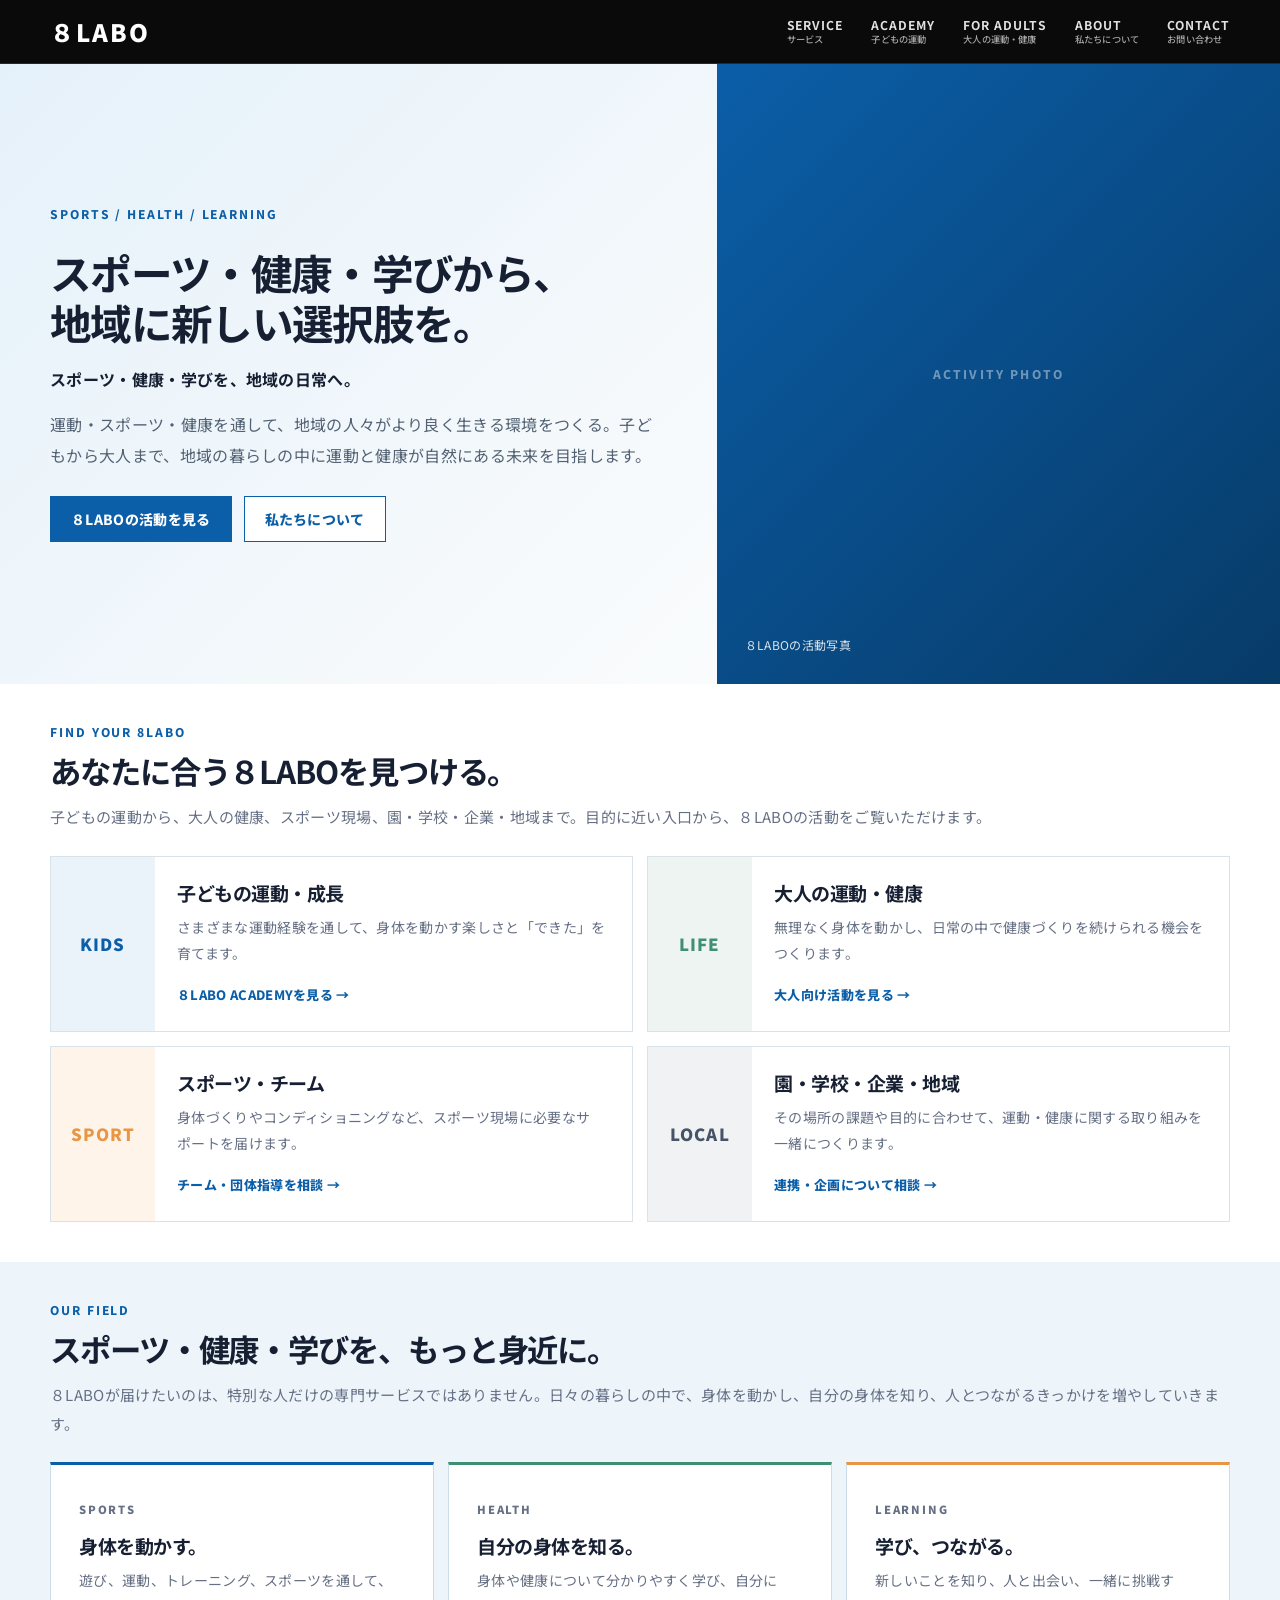
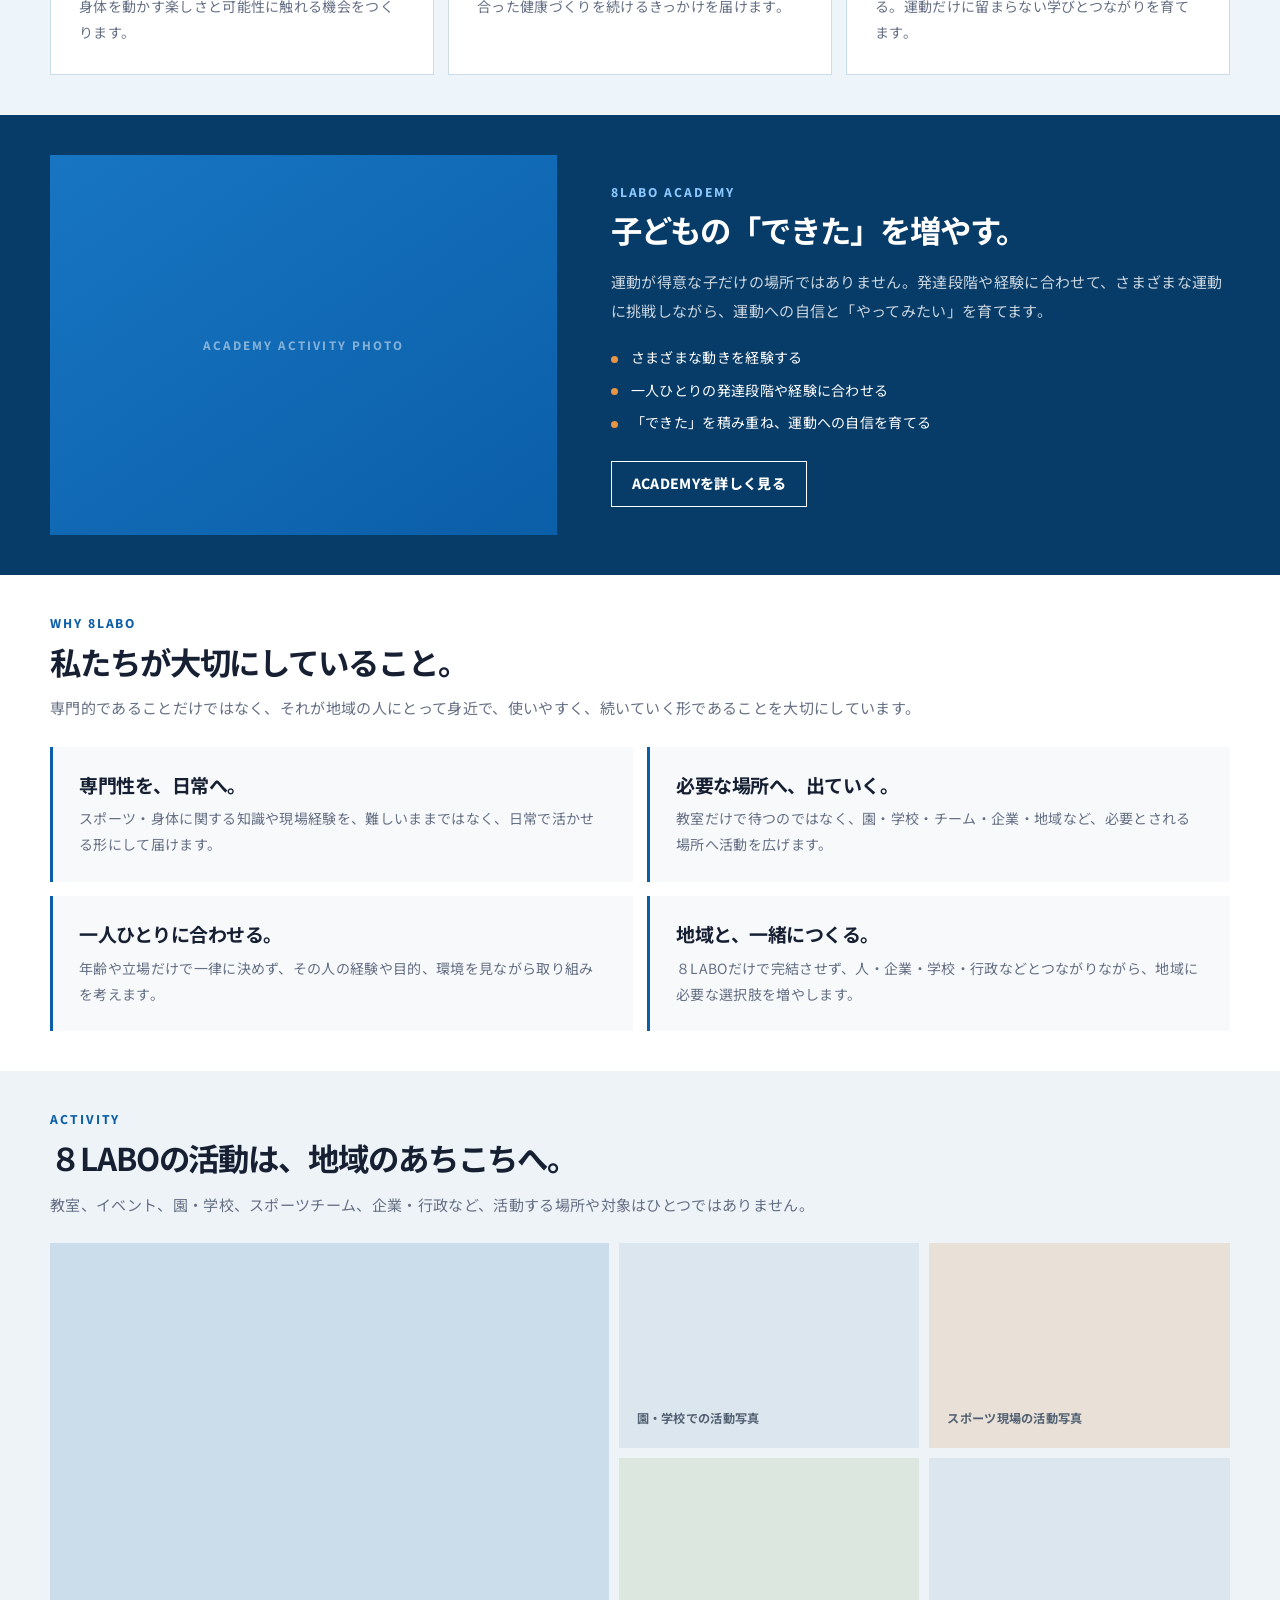
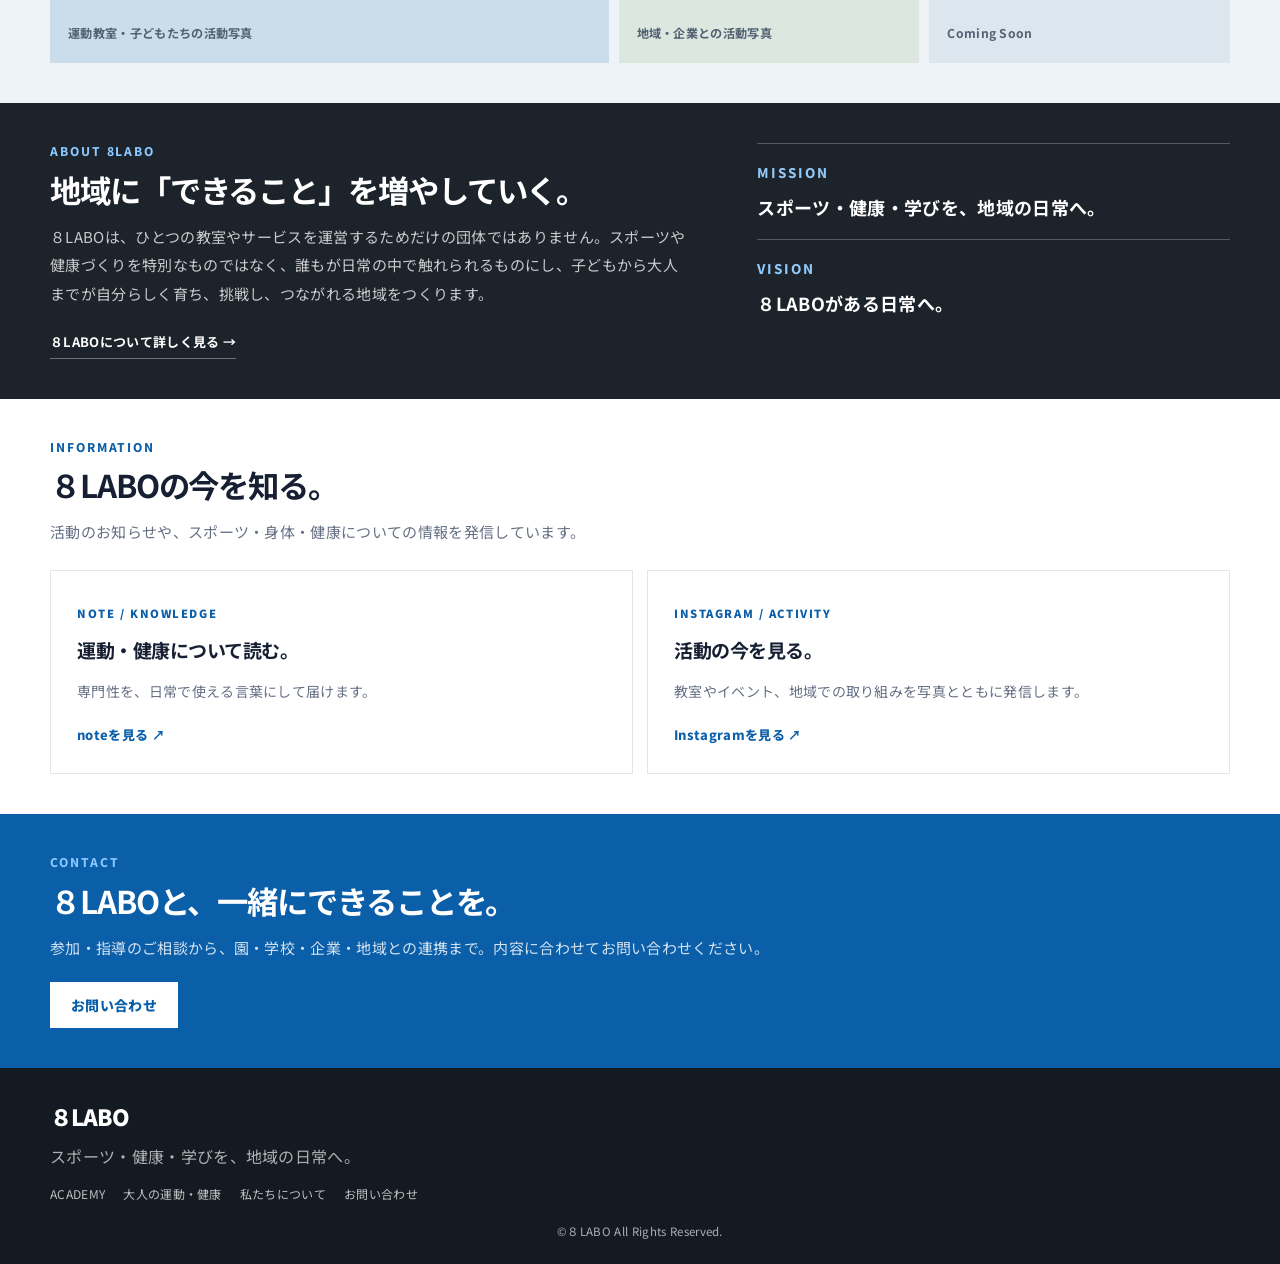
==== commit bd3a522b: "Promote current demo preview to production" ====
--- a/index.html
+++ b/index.html
@@ -1 +1 @@
-<!DOCTYPE html><html lang="ja"><head><meta charset="UTF-8"><meta name="viewport" content="width=device-width,initial-scale=1"><meta name="description" content="８LABOは、スポーツ・健康・学びを地域の日常へ届け、地域に笑顔と挑戦が広がる未来をつくる愛媛発の地域づくりプロジェクトです。"><title>８LABO｜８LABOがある日常へ。</title><link rel="preconnect" href="https://fonts.googleapis.com"><link rel="preconnect" href="https://fonts.gstatic.com" crossorigin><link href="https://fonts.googleapis.com/css2?family=Noto+Sans+JP:wght@400;500;600;700;900&display=swap" rel="stylesheet"><link rel="stylesheet" href="style.css"><link rel="stylesheet" href="refine.css"><link rel="stylesheet" href="mobile.css"></head><body><header class="site-header" id="top"><a class="brand" href="#top">８LABO</a><button class="menu-button" aria-expanded="false">MENU</button><nav class="global-nav"><a href="#vision">VISION</a><a href="#activity">ACTIVITY</a><a href="academy.html">ACADEMY</a><a href="#story">ABOUT</a><a href="#support">SUPPORT</a><a href="#stories">STORIES</a><a href="#contact">CONTACT</a></nav></header><main><section class="hero"><div class="hero-orb hero-orb-a"></div><div class="hero-orb hero-orb-b"></div><div class="hero-inner reveal"><p class="eyebrow">2030 VISION</p><h1>８LABOがある<br>日常へ。</h1><p class="hero-copy">スポーツ・健康・学びを、地域の日常へ。</p><p class="hero-lead">子どもが挑戦できる。大人が健康でいられる。世代を超えて、人がつながる。<br>私たちは、愛媛からそんな未来をつくります。</p><a class="text-link" href="#vision">私たちが目指す未来を見る ↘</a></div></section><section class="statement section-dark"><div class="section-wrap narrow reveal"><p class="section-index">01 / OUR VISION</p><h2>運動教室を増やすことが、<br>目的ではありません。</h2><p class="statement-large">私たちが残したいのは、<br><strong>人がつながり、挑戦し、笑顔で暮らせる地域。</strong></p><p>運動は、身体を鍛えるためだけのものではありません。できなかったことができるようになる。誰かと一緒に挑戦する。そこから自信や笑顔が生まれる。８LABOは、その力を地域の日常に広げていきます。</p></div></section><section id="vision" class="vision section-light"><div class="section-wrap"><div class="section-heading reveal"><p class="section-index">02 / THE FUTURE WE WANT</p><h2>私たちが残したい地域</h2></div><div class="vision-grid"><article class="vision-card reveal"><span>01</span><h3>子どもが、挑戦できる。</h3><p>運動が得意か苦手かで可能性が決まらない。失敗しても、もう一度やってみようと思える。身体を動かすことを通して、自分の可能性を広げられる地域へ。</p></article><article class="vision-card reveal"><span>02</span><h3>大人が、健康を後回しにしない。</h3><p>忙しい毎日の中でも、自分の身体と向き合える。健康づくりを特別なことではなく、暮らしの一部として続けられる地域へ。</p></article><article class="vision-card reveal"><span>03</span><h3>人と人が、自然につながる。</h3><p>学校、家庭、職場だけではないつながりがある。世代を超えて集まり、学び、運動し、互いに応援し合える地域へ。</p></article><article class="vision-card reveal"><span>04</span><h3>次の世代に、誇れる地域を残す。</h3><p>子どもたちが大人になった時、「この地域で育ってよかった」「この地域に戻ってきたい」と思える未来を、今からつくっていきます。</p></article></div></div></section><section class="future section-accent"><div class="section-wrap reveal"><p class="section-index">03 / 2030</p><div class="big-number">2030</div><h2>地域の日常に、８LABOが自然とある。</h2><div class="future-lines"><p>放課後、子どもたちが身体を動かしている。</p><p>仕事帰り、大人が健康づくりを続けている。</p><p>学校と企業と地域が、未来のためにつながっている。</p><p>誰かの挑戦を、誰かが自然に応援している。</p></div><p class="future-closing">そんな日常を、一つずつ増やしていく。<br>それが８LABOの2030ビジョンです。</p></div></section><section id="activity" class="activity section-light"><div class="section-wrap"><div class="section-heading reveal"><p class="section-index">04 / OUR ACTION</p><h2>未来を、今日の活動から。</h2><p>大きな理想を、地域の小さな実践に変えていきます。</p></div><div class="activity-list"><article class="activity-item reveal"><div class="activity-no">A</div><div><p class="activity-label">8LABO ACADEMY</p><h3>子どもの「できた」を増やす。</h3><p>走る、跳ぶ、投げる、考えて動く。発育発達に合わせた運動を通して、身体だけでなく、挑戦する力・考える力・人と関わる力を育みます。</p><a class="academy-link" href="academy.html">現在の運動教室を見る →</a></div></article><article class="activity-item reveal"><div class="activity-no">B</div><div><p class="activity-label">SPORTS & SCHOOL</p><h3>学校・チームの現場を支える。</h3><p>ケガ予防、コンディショニング、身体づくりなど、専門的な知識を現場で実践できる形にして届けます。</p></div></article><article class="activity-item reveal"><div class="activity-no">C</div><div><p class="activity-label">COMMUNITY HEALTH</p><h3>地域に、健康のきっかけをつくる。</h3><p>子どもから大人まで、運動や健康に触れられるイベント・講座・交流の機会を地域の中につくります。</p></div></article></div></div></section><section id="story" class="story section-dark"><div class="section-wrap story-grid reveal"><div><p class="section-index">05 / WHY 8LABO</p><h2>専門性を、<br>地域の未来へ。</h2></div><div class="story-copy"><p class="lead">８LABOは、スポーツや健康を、一部の人だけのものにしたくないという想いから始まりました。</p><p>トップレベルのスポーツ現場で培われてきた知識や経験。身体のことを学び、支える専門性。それらは、プロ選手だけでなく、地域で暮らす子どもや大人にも届くべきものだと考えています。</p><p>特別な日にだけ運動するのではなく、日々の暮らしの中に運動がある。困った時に相談できる人がいる。挑戦したい時に背中を押してくれる仲間がいる。</p><p>そんな環境を、愛媛の地域から少しずつつくっていきます。</p></div></div></section><section id="support" class="support section-light"><div class="section-wrap reveal"><p class="section-index">06 / JOIN US</p><h2>一緒に、この地域の未来を<br>つくりませんか。</h2><p class="support-lead">８LABOは、応援される活動ではなく、<br>一緒につくる活動でありたいと考えています。</p><div class="support-grid"><div><span>01</span><h3>参加する</h3><p>教室やイベントへの参加から、８LABOとの関わりが始まります。</p></div><div><span>02</span><h3>つながる</h3><p>学校・企業・地域団体との連携を通して、新しい活動を一緒につくります。</p></div><div><span>03</span><h3>応援する</h3><p>協賛、場所、備品、人材、情報。さまざまな形の応援が地域の未来につながります。</p></div><div><span>04</span><h3>仲間になる</h3><p>スタッフ、ボランティア、専門家など、一緒に挑戦する仲間を歓迎します。</p></div></div></div></section><section id="stories" class="stories section-light"><div class="section-wrap"><div class="section-heading reveal"><p class="section-index">07 / OUR STORIES</p><h2>８LABOの日々と、<br>考えていること。</h2><p>活動だけでは伝えきれない、８LABOの今と、その背景にある想いを発信しています。</p></div><div class="stories-grid"><a class="story-channel reveal" href="https://www.instagram.com/8_labo/" target="_blank" rel="noopener"><div><p class="channel-label">INSTAGRAM</p><h3>活動の今を見る。</h3><p>運動教室、イベント、地域での取り組み。８LABOの日々の活動を写真とともに発信しています。</p></div><span class="channel-arrow">↗</span></a><a class="story-channel reveal" href="https://note.com/8labo" target="_blank" rel="noopener"><div><p class="channel-label">NOTE</p><h3>考え方を読む。</h3><p>なぜこの活動をするのか。どんな地域を未来に残したいのか。８LABOの考えや活動の背景を言葉で届けます。</p></div><span class="channel-arrow">↗</span></a></div></div></section><section id="contact" class="contact section-accent"><div class="section-wrap reveal"><p class="section-index">08 / CONTACT</p><h2>まずは、話すところから。</h2><p>活動への参加、企業・団体との連携、協賛、取材、その他ご相談。<br>８LABOに少しでも興味を持っていただけたら、お気軽にご連絡ください。</p><a class="contact-button" href="mailto:8labo.deportare@gmail.com">CONTACT US ↗</a></div></section></main><footer class="site-footer"><div class="footer-brand">８LABO</div><p>スポーツ・健康・学びを、地域の日常へ。</p><div class="footer-social"><a href="https://www.instagram.com/8_labo/" target="_blank" rel="noopener">Instagram ↗</a><a href="https://note.com/8labo" target="_blank" rel="noopener">note ↗</a></div><p class="copyright">© 8LABO</p></footer><script src="script.js"></script></body></html>+<!DOCTYPE html><html lang="ja"><head><meta charset="UTF-8"><meta name="viewport" content="width=device-width,initial-scale=1"><meta name="description" content="８LABOは、スポーツ・健康・学びを地域の日常へ届ける愛媛発の地域づくりプロジェクトです。"><title>８LABO｜スポーツ・健康・学びを、地域の日常へ。</title><link rel="preconnect" href="https://fonts.googleapis.com"><link rel="preconnect" href="https://fonts.gstatic.com" crossorigin><link href="https://fonts.googleapis.com/css2?family=Noto+Sans+JP:wght@400;500;600;700;900&display=swap" rel="stylesheet"><link rel="stylesheet" href="style.css"><link rel="stylesheet" href="refine.css"><link rel="stylesheet" href="p003.css"><link rel="stylesheet" href="home-refactor.css?v=p073"><link rel="stylesheet" href="mobile-header.css?v=p073"></head><body class="p003 home-page"><header class="site-header" id="top"><a class="brand" href="#top">８LABO</a><button class="menu-button" aria-expanded="false">MENU</button><nav class="global-nav"><a href="#for-you">SERVICE<span>サービス</span></a><a href="academy.html">ACADEMY<span>子どもの運動</span></a><a href="adults.html">FOR ADULTS<span>大人の運動・健康</span></a><a href="about.html">ABOUT<span>私たちについて</span></a><a href="contact.html">CONTACT<span>お問い合わせ</span></a></nav></header><main><section class="renew-hero home-hero"><div class="hero-grid"><div class="hero-copybox"><p class="kicker">SPORTS / HEALTH / LEARNING</p><h1>８LABOがある日常へ。</h1><p class="mission">スポーツ・健康・学びを、地域の日常へ。</p><p class="hero-text">運動・スポーツ・健康を通して、地域の人々がより良く生きる環境をつくる。子どもから大人まで、地域の暮らしの中に運動と健康が自然にある未来を目指します。</p><div class="hero-actions"><a class="btn btn-primary" href="#for-you">８LABOの活動を見る</a><a class="btn btn-secondary" href="about.html">私たちについて</a></div></div><div class="photo-stage"><p class="photo-note">８LABOの活動写真</p></div></div></section><section id="for-you" class="entrance-section"><div class="wrap"><div class="section-head"><div class="heading-unit"><h2>あなたに合う８LABOを見つける。</h2><p class="kicker">FIND YOUR 8LABO</p></div><p>子どもの運動から、大人の健康、スポーツ現場、園・学校・企業・地域まで。目的に近い入口から、８LABOの活動をご覧いただけます。</p></div><div class="entrance-grid"><a class="entrance-card" href="academy.html"><div class="entrance-visual">KIDS</div><div class="entrance-copy"><h3>子どもの運動・成長</h3><p>さまざまな運動経験を通して、身体を動かす楽しさと「できた」を育てます。</p><span class="mini-link">８LABO ACADEMYを見る →</span></div></a><a class="entrance-card" href="adults.html"><div class="entrance-visual">LIFE</div><div class="entrance-copy"><h3>大人の運動・健康</h3><p>無理なく身体を動かし、日常の中で健康づくりを続けられる機会をつくります。</p><span class="mini-link">大人向け活動を見る →</span></div></a><a class="entrance-card" href="contact.html"><div class="entrance-visual">SPORT</div><div class="entrance-copy"><h3>スポーツ・チーム</h3><p>身体づくりやコンディショニングなど、スポーツ現場に必要なサポートを届けます。</p><span class="mini-link">チーム・団体指導を相談 →</span></div></a><a class="entrance-card" href="contact.html"><div class="entrance-visual">LOCAL</div><div class="entrance-copy"><h3>園・学校・企業・地域</h3><p>その場所の課題や目的に合わせて、運動・健康に関する取り組みを一緒につくります。</p><span class="mini-link">連携・企画について相談 →</span></div></a></div></div></section><section id="services" class="home-fields"><div class="wrap"><div class="section-head"><div class="heading-unit"><h2>スポーツ・健康・学びを、もっと身近に。</h2><p class="kicker">OUR FIELD</p></div><p>８LABOが届けたいのは、特別な人だけの専門サービスではありません。日々の暮らしの中で、身体を動かし、自分の身体を知り、人とつながるきっかけを増やしていきます。</p></div><div class="value-grid"><article class="value-card"><span class="value-word">SPORTS</span><h3>身体を動かす。</h3><p>遊び、運動、トレーニング、スポーツを通して、身体を動かす楽しさと可能性に触れる機会をつくります。</p></article><article class="value-card"><span class="value-word">HEALTH</span><h3>自分の身体を知る。</h3><p>身体や健康について分かりやすく学び、自分に合った健康づくりを続けるきっかけを届けます。</p></article><article class="value-card"><span class="value-word">LEARNING</span><h3>学び、つながる。</h3><p>新しいことを知り、人と出会い、一緒に挑戦する。運動だけに留まらない学びとつながりを育てます。</p></article></div></div></section><section class="featured"><div class="wrap featured-grid"><div class="featured-visual">ACADEMY ACTIVITY PHOTO</div><div><div class="heading-unit heading-unit-light"><h2>子どもの「できた」を増やす。</h2><p class="kicker">8LABO ACADEMY</p></div><p>運動が得意な子だけの場所ではありません。発達段階や経験に合わせて、さまざまな運動に挑戦しながら、運動への自信と「やってみたい」を育てます。</p><div class="feature-points"><span>さまざまな動きを経験する</span><span>一人ひとりの発達段階や経験に合わせる</span><span>「できた」を積み重ね、運動への自信を育てる</span></div><a class="btn" href="academy.html">ACADEMYを詳しく見る</a></div></div></section><section id="strength" class="home-strength"><div class="wrap"><div class="section-head"><div class="heading-unit"><h2>私たちが大切にしていること。</h2><p class="kicker">WHY 8LABO</p></div><p>専門的であることだけではなく、それが地域の人にとって身近で、使いやすく、続いていく形であることを大切にしています。</p></div><div class="reason-grid"><article class="reason"><h3>専門性を、日常へ。</h3><p>スポーツ・身体に関する知識や現場経験を、難しいままではなく、日常で活かせる形にして届けます。</p></article><article class="reason"><h3>必要な場所へ、出ていく。</h3><p>教室だけで待つのではなく、園・学校・チーム・企業・地域など、必要とされる場所へ活動を広げます。</p></article><article class="reason"><h3>一人ひとりに合わせる。</h3><p>年齢や立場だけで一律に決めず、その人の経験や目的、環境を見ながら取り組みを考えます。</p></article><article class="reason"><h3>地域と、一緒につくる。</h3><p>８LABOだけで完結させず、人・企業・学校・行政などとつながりながら、地域に必要な選択肢を増やします。</p></article></div></div></section><section id="activity" class="activity-results"><div class="wrap"><div class="section-head"><div class="heading-unit"><h2>８LABOの活動は、地域のあちこちへ。</h2><p class="kicker">ACTIVITY</p></div><p>教室、イベント、園・学校、スポーツチーム、企業・行政など、活動する場所や対象はひとつではありません。</p></div><div class="activity-photo-grid"><div class="activity-photo">運動教室・子どもたちの活動写真</div><div class="activity-photo">園・学校での活動写真</div><div class="activity-photo">スポーツ現場の活動写真</div><div class="activity-photo">地域・企業との活動写真</div></div></div></section><section id="about" class="about-renew"><div class="wrap about-grid"><div class="about-copy"><div class="heading-unit heading-unit-light"><h2>地域に「できること」を増やしていく。</h2><p class="kicker">ABOUT 8LABO</p></div><p>８LABOは、ひとつの教室やサービスを運営するためだけの団体ではありません。スポーツや健康づくりを特別なものではなく、誰もが日常の中で触れられるものにし、子どもから大人までが自分らしく育ち、挑戦し、つながれる地域をつくります。</p><a class="about-link" href="about.html">８LABOについて詳しく見る →</a></div><div class="mv-summary"><div class="mv-block"><small>MISSION</small><strong>スポーツ・健康・学びを、地域の日常へ。</strong></div><div class="mv-block"><small>VISION</small><strong>８LABOがある日常へ。</strong></div></div></div></section><section class="home-news"><div class="wrap"><div class="section-head"><div class="heading-unit"><h2>８LABOの今を知る。</h2><p class="kicker">INFORMATION</p></div><p>活動のお知らせや、スポーツ・身体・健康についての情報を発信しています。</p></div><div class="content-grid"><a class="content-card" href="https://note.com/8labo" target="_blank" rel="noopener"><span class="tag">NOTE / KNOWLEDGE</span><h3>運動・健康について読む。</h3><p>専門性を、日常で使える言葉にして届けます。</p><span class="mini-link">noteを見る ↗</span></a><a class="content-card" href="https://www.instagram.com/8_labo/" target="_blank" rel="noopener"><span class="tag">INSTAGRAM / ACTIVITY</span><h3>活動の今を見る。</h3><p>教室やイベント、地域での取り組みを写真とともに発信します。</p><span class="mini-link">Instagramを見る ↗</span></a></div></div></section><section id="contact" class="renew-contact"><div class="wrap"><div class="heading-unit heading-unit-light"><h2>８LABOと、一緒にできることを。</h2><p class="kicker">CONTACT</p></div><p>参加・指導のご相談から、園・学校・企業・地域との連携まで。内容に合わせてお問い合わせください。</p><div class="hero-actions"><a class="btn home-contact-btn" href="contact.html">お問い合わせ</a></div></div></section></main><footer class="site-footer"><div class="footer-brand">８LABO</div><p>スポーツ・健康・学びを、地域の日常へ。</p><div class="footer-links"><a href="academy.html">ACADEMY</a><a href="adults.html">大人の運動・健康</a><a href="about.html">私たちについて</a><a href="contact.html">お問い合わせ</a></div><p class="copyright">©８LABO All Rights Reserved.</p></footer><script src="script.js"></script></body></html>
--- a/style.css
+++ b/style.css
@@ -1 +1 @@
-:root{--ink:#111;--paper:#f5f3ee;--white:#fff;--accent:#dff06a;--muted:#696969;--line:rgba(17,17,17,.16);--max:1180px}*{box-sizing:border-box}html{scroll-behavior:smooth}body{margin:0;font-family:"Noto Sans JP",system-ui,sans-serif;background:var(--paper);color:var(--ink);line-height:1.85;letter-spacing:.02em}a{color:inherit;text-decoration:none}.site-header{position:fixed;inset:0 0 auto;z-index:100;display:flex;align-items:center;justify-content:space-between;padding:22px 28px;mix-blend-mode:difference;color:white}.brand{font-size:1.25rem;font-weight:900;letter-spacing:.08em}.global-nav{display:flex;gap:28px;font-size:.76rem;font-weight:700;letter-spacing:.12em}.global-nav a{opacity:.82}.menu-button{display:none;background:none;border:0;color:inherit;font:inherit;font-size:.75rem;font-weight:700}.hero{min-height:100svh;position:relative;overflow:hidden;display:grid;place-items:center;background:#101010;color:white}.hero-inner{width:min(var(--max),calc(100% - 48px));position:relative;z-index:2;padding:130px 0 90px}.eyebrow,.section-index{font-size:.72rem;font-weight:700;letter-spacing:.18em}.hero h1{margin:18px 0 24px;font-size:clamp(4rem,11vw,9rem);line-height:.96;letter-spacing:-.055em;font-weight:900}.hero-copy{font-size:clamp(1.25rem,2vw,2rem);font-weight:600;margin:0 0 28px}.hero-lead{max-width:720px;color:rgba(255,255,255,.72)}.text-link{display:inline-flex;gap:12px;margin-top:28px;font-weight:700;border-bottom:1px solid rgba(255,255,255,.35);padding-bottom:6px}.hero-orb{position:absolute;border-radius:999px}.hero-orb-a{width:56vw;height:56vw;background:radial-gradient(circle at 40% 40%,#edf88c 0%,#b6d942 34%,transparent 70%);top:-22vw;right:-10vw}.hero-orb-b{width:34vw;height:34vw;background:radial-gradient(circle,rgba(131,149,255,.72),transparent 70%);bottom:-18vw;left:-8vw}.section-wrap{width:min(var(--max),calc(100% - 48px));margin:0 auto;padding:128px 0}.section-wrap.narrow{max-width:860px}.section-dark{background:#111;color:white}.section-light{background:var(--paper)}.section-accent{background:var(--accent)}.section-heading{margin-bottom:58px}.section-heading h2,.statement h2,.story h2,.support h2,.contact h2,.future h2{font-size:clamp(2.2rem,5vw,4.7rem);line-height:1.18;letter-spacing:-.04em;margin:18px 0 26px}.statement p{color:rgba(255,255,255,.76)}.statement-large{font-size:clamp(1.5rem,3vw,2.5rem);line-height:1.55;margin:48px 0}.statement-large strong{color:white}.vision-grid{display:grid;grid-template-columns:repeat(2,1fr);gap:1px;background:var(--line);border:1px solid var(--line)}.vision-card{background:var(--paper);padding:44px;min-height:320px}.vision-card span,.support-grid span{font-size:.72rem;font-weight:700;letter-spacing:.15em;color:var(--muted)}.vision-card h3{font-size:1.6rem;line-height:1.45;margin:70px 0 18px}.vision-card p{color:#555;margin:0}.big-number{font-size:clamp(6rem,18vw,15rem);line-height:.8;letter-spacing:-.08em;font-weight:900;margin:36px 0 50px}.future-lines{border-top:1px solid rgba(17,17,17,.28)}.future-lines p{margin:0;padding:20px 0;border-bottom:1px solid rgba(17,17,17,.28);font-size:clamp(1.1rem,2vw,1.65rem);font-weight:600}.future-closing{margin-top:48px;font-size:1.15rem;font-weight:600}.activity-list{border-top:1px solid var(--line)}.activity-item{display:grid;grid-template-columns:110px 1fr;gap:30px;padding:46px 0;border-bottom:1px solid var(--line)}.activity-no{font-size:3.5rem;font-weight:900;line-height:1}.activity-label{font-size:.72rem;font-weight:700;letter-spacing:.16em;margin-top:0}.activity-item h3{font-size:clamp(1.5rem,3vw,2.4rem);line-height:1.35;margin:8px 0 14px}.activity-item p:last-child{max-width:720px;color:#555}.story-grid{display:grid;grid-template-columns:1fr 1fr;gap:90px}.story-copy{align-self:end}.story-copy p{color:rgba(255,255,255,.7)}.story-copy .lead{color:white;font-size:1.35rem;font-weight:600}.support-lead{font-size:1.25rem;font-weight:600;margin:28px 0 54px}.support-grid{display:grid;grid-template-columns:repeat(4,1fr);gap:1px;background:var(--line);border:1px solid var(--line)}.support-grid>div{background:var(--paper);padding:30px;min-height:250px}.support-grid h3{margin-top:50px}.support-grid p{color:#555;font-size:.92rem}.contact{text-align:center}.contact .section-index{text-align:left}.contact p{max-width:720px;margin-left:auto;margin-right:auto}.contact-button{display:inline-flex;margin-top:34px;padding:18px 28px;border:2px solid #111;font-weight:800;letter-spacing:.08em}.contact-button:hover{background:#111;color:white}.site-footer{background:#111;color:white;padding:50px 28px 34px}.footer-brand{font-size:clamp(2.5rem,6vw,5rem);font-weight:900;letter-spacing:-.04em}.site-footer p{color:rgba(255,255,255,.65)}.copyright{margin-top:44px;font-size:.72rem}.reveal{opacity:0;transform:translateY(28px);transition:opacity .8s ease,transform .8s ease}.reveal.is-visible{opacity:1;transform:none}@media(max-width:800px){.site-header{padding:18px 20px}.menu-button{display:block}.global-nav{display:none;position:fixed;top:58px;right:16px;flex-direction:column;gap:16px;padding:20px;background:#111;color:white;mix-blend-mode:normal;min-width:180px}.global-nav.is-open{display:flex}.hero-inner,.section-wrap{width:min(100% - 32px,var(--max))}.hero h1{font-size:clamp(3.6rem,18vw,6rem)}.hero-orb-a{width:90vw;height:90vw;top:-30vw;right:-30vw}.hero-orb-b{width:70vw;height:70vw}.section-wrap{padding:92px 0}.vision-grid,.story-grid,.support-grid{grid-template-columns:1fr}.vision-card{min-height:0;padding:30px}.vision-card h3{margin-top:42px}.activity-item{grid-template-columns:58px 1fr;gap:18px}.activity-no{font-size:2.5rem}.story-grid{gap:20px}}+:root{--ink:#111;--paper:#f5f3ee;--white:#fff;--accent:#dff06a;--muted:#696969;--line:rgba(17,17,17,.16);--max:1180px}*{box-sizing:border-box}html{scroll-behavior:smooth}body{margin:0;font-family:"Noto Sans JP",system-ui,sans-serif;background:var(--paper);color:var(--ink);line-height:1.85;letter-spacing:.02em}a{color:inherit;text-decoration:none}.site-header{position:fixed;inset:0 0 auto;z-index:100;display:flex;align-items:center;justify-content:space-between;padding:22px 28px;mix-blend-mode:difference;color:white}.brand{font-size:1.25rem;font-weight:900;letter-spacing:.08em}.global-nav{display:flex;gap:28px;font-size:.76rem;font-weight:700;letter-spacing:.12em}.global-nav a{opacity:.82}.menu-button{display:none;background:none;border:0;color:inherit;font:inherit;font-size:.75rem;font-weight:700}.hero{min-height:100svh;position:relative;overflow:hidden;display:grid;place-items:center;background:#101010;color:white}.hero-inner{width:min(var(--max),calc(100% - 48px));position:relative;z-index:2;padding:130px 0 90px}.eyebrow,.section-index{font-size:.72rem;font-weight:700;letter-spacing:.18em}.hero h1{margin:18px 0 24px;font-size:clamp(4rem,11vw,9rem);line-height:.96;letter-spacing:-.055em;font-weight:900}.hero-copy{font-size:clamp(1.25rem,2vw,2rem);font-weight:600;margin:0 0 28px}.hero-lead{max-width:720px;color:rgba(255,255,255,.72)}.text-link{display:inline-flex;gap:12px;margin-top:28px;font-weight:700;border-bottom:1px solid rgba(255,255,255,.35);padding-bottom:6px}.hero-orb{position:absolute;border-radius:999px}.hero-orb-a{width:56vw;height:56vw;background:radial-gradient(circle at 40% 40%,#edf88c 0%,#b6d942 34%,transparent 70%);top:-22vw;right:-10vw}.hero-orb-b{width:34vw;height:34vw;background:radial-gradient(circle,rgba(131,149,255,.72),transparent 70%);bottom:-18vw;left:-8vw}.section-wrap{width:min(var(--max),calc(100% - 48px));margin:0 auto;padding:128px 0}.section-wrap.narrow{max-width:860px}.section-dark{background:#111;color:white}.section-light{background:var(--paper)}.section-accent{background:var(--accent)}.section-heading{margin-bottom:58px}.section-heading h2,.statement h2,.story h2,.support h2,.contact h2,.future h2{font-size:clamp(2.2rem,5vw,4.7rem);line-height:1.18;letter-spacing:-.04em;margin:18px 0 26px}.statement p{color:rgba(255,255,255,.76)}.statement-large{font-size:clamp(1.5rem,3vw,2.5rem);line-height:1.55;margin:48px 0}.statement-large strong{color:white}.vision-grid{display:grid;grid-template-columns:repeat(2,1fr);gap:1px;background:var(--line);border:1px solid var(--line)}.vision-card{background:var(--paper);padding:44px;min-height:320px}.vision-card span,.support-grid span{font-size:.72rem;font-weight:700;letter-spacing:.15em;color:var(--muted)}.vision-card h3{font-size:1.6rem;line-height:1.45;margin:70px 0 18px}.vision-card p{color:#555;margin:0}.big-number{font-size:clamp(6rem,18vw,15rem);line-height:.8;letter-spacing:-.08em;font-weight:900;margin:36px 0 50px}.future-lines{border-top:1px solid rgba(17,17,17,.28)}.future-lines p{margin:0;padding:20px 0;border-bottom:1px solid rgba(17,17,17,.28);font-size:clamp(1.1rem,2vw,1.65rem);font-weight:600}.future-closing{margin-top:48px;font-size:1.15rem;font-weight:600}.activity-list{border-top:1px solid var(--line)}.activity-item{display:grid;grid-template-columns:110px 1fr;gap:30px;padding:46px 0;border-bottom:1px solid var(--line)}.activity-no{font-size:3.5rem;font-weight:900;line-height:1}.activity-label{font-size:.72rem;font-weight:700;letter-spacing:.16em;margin-top:0}.activity-item h3{font-size:clamp(1.5rem,3vw,2.4rem);line-height:1.35;margin:8px 0 14px}.activity-item p:last-child{max-width:720px;color:#555}.story-grid{display:grid;grid-template-columns:1fr 1fr;gap:90px}.story-copy{align-self:end}.story-copy p{color:rgba(255,255,255,.7)}.story-copy .lead{color:white;font-size:1.35rem;font-weight:600}.support-lead{font-size:1.25rem;font-weight:600;margin:28px 0 54px}.support-grid{display:grid;grid-template-columns:repeat(4,1fr);gap:1px;background:var(--line);border:1px solid var(--line)}.support-grid>div{background:var(--paper);padding:30px;min-height:250px}.support-grid h3{margin-top:50px}.support-grid p{color:#555;font-size:.92rem}.contact{text-align:center}.contact .section-index{text-align:left}.contact p{max-width:720px;margin-left:auto;margin-right:auto}.contact-button{display:inline-flex;margin-top:34px;padding:18px 28px;border:2px solid #111;font-weight:800;letter-spacing:.08em}.contact-button:hover{background:#111;color:white}.site-footer{background:#111;color:white;padding:50px 28px 34px}.footer-brand{font-size:clamp(2.5rem,6vw,5rem);font-weight:900;letter-spacing:-.04em}.site-footer p{color:rgba(255,255,255,.65)}.copyright{margin-top:44px;font-size:.72rem}.reveal{opacity:0;transform:translateY(28px);transition:opacity .8s ease,transform .8s ease}.reveal.is-visible{opacity:1;transform:none}@media(max-width:800px){.site-header{padding:18px 20px}.menu-button{display:block}.global-nav{display:none;position:fixed;top:58px;right:16px;flex-direction:column;gap:16px;padding:20px;background:#111;color:white;mix-blend-mode:normal;min-width:180px}.global-nav.is-open{display:flex}.hero-inner,.section-wrap{width:min(100% - 32px,var(--max))}.hero h1{font-size:clamp(3.6rem,18vw,6rem)}.hero-orb-a{width:90vw;height:90vw;top:-30vw;right:-30vw}.hero-orb-b{width:70vw;height:70vw}.section-wrap{padding:92px 0}.vision-grid,.story-grid,.support-grid{grid-template-columns:1fr}.vision-card{min-height:0;padding:30px}.vision-card h3{margin-top:42px}.activity-item{grid-template-columns:58px 1fr;gap:18px}.activity-no{font-size:2.5rem}.story-grid{gap:20px}}
--- a/refine.css
+++ b/refine.css
@@ -1 +1,52 @@
-:root{--accent:#075ea8;--paper:#f7f8fa;--ink:#101828;--line:#dce2e8}.hero{min-height:88svh;background:linear-gradient(135deg,#06182d 0%,#0a3156 68%,#075ea8 150%)}.hero-orb{display:none}.hero h1{font-size:clamp(2.65rem,5.3vw,4.8rem);line-height:1.1;letter-spacing:-.04em;font-weight:800}.hero-inner{width:min(1120px,calc(100% - 64px))}.section-accent{background:#075ea8;color:#fff}.section-heading h2,.statement h2,.story h2,.support h2,.contact h2,.future h2{font-size:clamp(1.85rem,3.6vw,3.45rem);line-height:1.24;letter-spacing:-.035em}.statement-large{font-size:clamp(1.3rem,2.25vw,2rem)}.big-number{font-size:clamp(4.2rem,10vw,8.5rem);color:rgba(255,255,255,.16)}.future-lines{border-color:rgba(255,255,255,.3)}.future-lines p{border-color:rgba(255,255,255,.3);font-size:clamp(1rem,1.55vw,1.35rem)}.vision-grid{gap:18px;background:none;border:0}.vision-card{background:#fff;border:1px solid var(--line);box-shadow:0 8px 30px rgba(7,27,51,.035)}.vision-card h3{font-size:1.35rem}.vision-card span,.support-grid span,.activity-label,.activity-no{color:#075ea8}.activity-no{font-size:2.7rem}.activity-item h3{font-size:clamp(1.3rem,2.25vw,1.95rem)}.activity-item p:last-child{max-width:none}.support-grid{gap:14px;background:none;border:0}.support-grid>div{background:#fff;border:1px solid var(--line)}.contact p{color:rgba(255,255,255,.84)}.contact-button{border-color:rgba(255,255,255,.75);color:#fff}.contact-button:hover{background:#fff;color:#075ea8}.footer-brand{font-size:clamp(1.7rem,3.2vw,2.8rem);letter-spacing:-.02em}.site-footer{padding-top:42px}.footer-social{display:flex;gap:22px;margin:22px 0 8px}.footer-social a{font-size:.82rem;font-weight:700;color:inherit;border-bottom:1px solid rgba(255,255,255,.28);padding-bottom:3px}.academy-link{display:inline-flex;margin-top:16px;color:#075ea8;font-weight:700;font-size:.9rem;border-bottom:1px solid #aacbe4;padding-bottom:4px}.stories{background:#eef3f7}.stories-grid{display:grid;grid-template-columns:repeat(2,1fr);gap:18px;margin-top:40px}.story-channel{display:flex;justify-content:space-between;gap:28px;min-height:245px;padding:34px;background:#fff;border:1px solid var(--line);color:var(--ink);transition:transform .25s ease,border-color .25s ease,box-shadow .25s ease}.story-channel:hover{transform:translateY(-3px);border-color:#aacbe4;box-shadow:0 14px 36px rgba(7,27,51,.06)}.channel-label{margin:0 0 22px;color:#075ea8;font-size:.7rem;font-weight:800;letter-spacing:.16em}.story-channel h3{margin:0 0 14px;font-size:1.35rem}.story-channel p:last-child{max-width:470px;color:#657080;font-size:.92rem;line-height:1.85}.channel-arrow{align-self:flex-start;font-size:1.1rem;color:#075ea8}.subpage-header{background:#071b33}.academy-hero{padding:155px 0 84px;background:linear-gradient(145deg,#06182d,#075ea8);color:#fff}.academy-hero .section-wrap{padding:0}.academy-hero h1{max-width:none;font-size:clamp(2.3rem,4.5vw,3.9rem);line-height:1.16;margin:18px 0 24px}.academy-intro{font-size:1.06rem;max-width:980px;color:rgba(255,255,255,.8)}.academy-philosophy{background:#eaf3fa}.academy-philosophy h2{max-width:none;font-size:clamp(1.8rem,3.2vw,2.9rem);line-height:1.28}.academy-philosophy-grid{display:grid;grid-template-columns:repeat(3,1fr);gap:20px;margin-top:42px}.academy-philosophy-grid div{background:#fff;padding:30px;border-top:3px solid #075ea8}.academy-philosophy-grid h3{font-size:1.2rem}.academy-philosophy-grid span,.place{color:#075ea8;font-size:.7rem;font-weight:700;letter-spacing:.15em}.level-section{background:#eef3f7}.level-section .section-heading h2,.level-section .section-heading>p:last-child,.class-section .section-heading>p:last-child{max-width:none}.level-grid{display:grid;grid-template-columns:repeat(3,1fr);gap:24px;margin-top:42px}.level-card{overflow:hidden;background:#fff;border:1px solid #cbd8e3;border-radius:4px;box-shadow:0 10px 28px rgba(7,27,51,.06)}.level-header{display:flex;align-items:center;gap:16px;padding:22px 24px;background:#e8f2f9;border-bottom:1px solid #cbd8e3}.level-mark{flex:0 0 46px;width:46px;height:46px;display:grid;place-items:center;background:#075ea8;color:#fff;font-size:1.25rem;font-weight:800}.level-name{margin:0;color:#0a3156;font-size:1rem;font-weight:800;letter-spacing:.02em}.level-subname{margin:3px 0 0;color:#6b7d8d;font-size:.7rem;font-weight:600;letter-spacing:.08em;text-transform:uppercase}.level-body{padding:26px 24px 30px}.level-card h3{font-size:1.25rem;margin:0 0 16px}.level-body>p:last-child{margin-bottom:0;color:#5f6b78;font-size:.9rem;line-height:1.85}.level-target{display:inline-block;margin:0 0 20px;padding:6px 10px;background:#f1f5f8;border-left:3px solid #075ea8;color:#315b7a;font-size:.75rem;font-weight:700}.level-note{width:100%;max-width:none;margin:26px 0 0;padding-top:18px;border-top:1px solid #cbd8e3;color:#5f6b78;font-size:.82rem;line-height:1.8}.class-section{border-top:1px solid var(--line)}.class-grid{display:grid;grid-template-columns:repeat(2,1fr);gap:18px}.class-card{position:relative;background:#fff;border:1px solid var(--line);padding:28px 32px 32px}.class-meta{display:flex;align-items:center;flex-wrap:wrap;gap:8px;margin-bottom:24px}.day-badge,.level-badge,.status-inline{display:inline-flex;align-items:center;min-height:28px;padding:5px 10px;font-size:.72rem;font-weight:800;line-height:1;letter-spacing:.02em}.day-badge{background:#075ea8;color:#fff}.level-badge{background:#e8f2f9;border:1px solid #c3d8e8;color:#0a4d82}.status-inline{margin-left:auto;background:#f1f5f9;border:1px solid #9eb3c4;color:#526b7e}.class-card h3{font-size:1.4rem;margin:10px 0 22px}.class-info{display:grid;grid-template-columns:76px 1fr;gap:10px;padding:9px 0;border-top:1px solid var(--line);font-size:.9rem}.class-info b{font-size:.76rem;color:#657080}.class-card.preparing{background:#f7f9fb}.class-note{width:100%;max-width:none;margin-top:22px;color:#657080;font-size:.84rem}.academy-cta{text-align:center}.academy-cta p{max-width:none}.back-link{display:inline-flex;margin-top:30px;font-weight:700;color:#fff;border-bottom:1px solid rgba(255,255,255,.45)}@media(max-width:800px){.hero h1{font-size:clamp(2.45rem,10.5vw,3.7rem)}.hero-inner{width:min(100% - 36px,1120px)}.section-heading h2,.statement h2,.story h2,.support h2,.contact h2,.future h2{font-size:clamp(1.75rem,8vw,2.55rem)}.footer-brand{font-size:1.7rem}.footer-social{flex-direction:column;gap:10px}.stories-grid{grid-template-columns:1fr}.story-channel{min-height:210px;padding:28px}.academy-hero{padding:130px 0 66px}.academy-hero h1{font-size:clamp(2.15rem,9vw,3rem)}.academy-philosophy-grid,.level-grid,.class-grid{grid-template-columns:1fr}.level-grid{gap:16px}.level-header{padding:19px 20px}.level-body{padding:22px 20px 25px}.level-note{line-height:1.75}.class-card{padding:24px}.class-meta{margin-bottom:20px}.status-inline{margin-left:0}.class-info{grid-template-columns:68px 1fr}}+/* P019 base — Academy hierarchy and responsive layout */
+.p003 .academy-renew-hero{background:linear-gradient(135deg,#e5f1fa 0%,#f5f9fc 58%,#fff 100%)!important}.p003 #needs.parent-needs{background:#d7e9f5!important}.p003 #change{background:#fff!important}.p003 #program.parent-needs{background:#edf5fa!important}.p003 #program .program{background:#fff!important;border:1px solid #cbdde9!important;box-shadow:0 8px 22px rgba(7,59,104,.045)!important}.p003 .academy-gallery-section{background:#f7fafc!important;border:0!important}.p003 .academy-reason{background:#073b68!important}.p003 #classes{background:#e9f1f6!important}.p003 #classes .level-card{background:#fff!important;border:1px solid #b6cbd9!important;box-shadow:0 10px 28px rgba(7,59,104,.09)!important}.p003 #classes .level-header{background:#9fc9e2!important;border-bottom:1px solid #82b4d2!important}.p003 #classes .level-name{color:#073b68!important}.p003 #classes .level-subname{color:#3f657d!important}.p003 #classes .level-body{background:#fff!important}.p003 #classes .level-target{background:#edf4f8!important;border-left-color:#075ea8!important}.p003 #classes .class-card{background:#fff!important;border:1px solid #b8cedd!important;box-shadow:0 8px 22px rgba(7,59,104,.055)!important}.p003 #classes .class-card.preparing{background:#f6f8fa!important}.p003 #classes+section{background:#fff!important}.p003 #classes+section+section{background:#e7f0f6!important}.p003 #faq.parent-needs{background:#d7e7f2!important}.p003 .renew-contact{background:#0b5ea8!important}
+
+@media(min-width:801px){.p003 .section-head p:last-child{max-width:none!important;width:100%!important}.p003 .academy-renew-hero .wrap{grid-template-columns:minmax(0,1.12fr) minmax(420px,.88fr)!important;gap:48px!important}.p003 .academy-renew-hero h1{font-size:clamp(2rem,3.25vw,3.2rem)!important;line-height:1.35!important}.p003 .academy-renew-hero p{max-width:none!important;width:100%!important}.p003 #needs .section-head,.p003 #change .section-head,.p003 #program .section-head,.p003 #classes .section-head,.p003 #classes+section .section-head,.p003 #classes+section+section .section-head,.p003 #faq .section-head{max-width:none!important;width:100%!important}.p003 #needs .section-head p:last-child,.p003 #change .section-head p:last-child,.p003 #program .section-head p:last-child,.p003 #classes .section-head p:last-child,.p003 #classes+section .section-head p:last-child,.p003 #classes+section+section .section-head p:last-child,.p003 #faq .section-head p:last-child,.p003 #program .results-note,.p003 .academy-reason .section-head .lead{max-width:none!important;width:100%!important}}
+
+@media(max-width:800px){
+.p003 .wrap{width:calc(100% - 32px)!important;max-width:none!important;margin-left:16px!important;margin-right:16px!important}
+.p003 .site-header{height:64px!important;padding:0 20px!important;background:#0a0a0a!important;color:#fff!important;border-bottom:1px solid rgba(255,255,255,.12)!important;position:relative!important;z-index:1000!important;mix-blend-mode:normal!important;isolation:isolate!important}
+.p003 .brand,.p003 .menu-button{color:#fff!important;opacity:1!important;mix-blend-mode:normal!important;text-shadow:none!important}.p003 .menu-button{font-size:.8rem!important;font-weight:800!important;letter-spacing:.12em!important}
+.p003 .global-nav{display:none!important;position:absolute!important;top:64px!important;left:0!important;right:0!important;width:100%!important;min-width:0!important;margin:0!important;padding:8px 20px 16px!important;background:#071b33!important;color:#fff!important;border:0!important;border-top:1px solid rgba(255,255,255,.12)!important;box-shadow:0 16px 32px rgba(0,0,0,.28)!important;mix-blend-mode:normal!important;z-index:1001!important}
+.p003 .global-nav.is-open{display:flex!important;flex-direction:column!important;gap:0!important}
+.p003 .global-nav a{display:block!important;width:100%!important;padding:14px 2px!important;margin:0!important;color:#fff!important;opacity:1!important;background:transparent!important;border:0!important;border-bottom:1px solid rgba(255,255,255,.14)!important;font-size:.88rem!important;font-weight:700!important;line-height:1.45!important;letter-spacing:.03em!important;text-shadow:none!important;white-space:normal!important}
+.p003 .global-nav a:last-child{border-bottom:0!important}
+.p003.menu-open{overflow:hidden!important}
+.p003 .section-head,.p003 .section-head p:last-child,.p003 .hero-copybox,.p003 .hero-copybox .hero-text,.p003 .entrance-copy,.p003 .value-card,.p003 .value-card p,.p003 .featured-grid>div:last-child,.p003 .featured h2,.p003 .featured p,.p003 .feature-points,.p003 .feature-points span,.p003 .reason,.p003 .reason p,.p003 .activity-results .section-head,.p003 .activity-results .section-head p:last-child,.p003 .results-note,.p003 .voice-empty,.p003 .voice-empty p,.p003 .about-copy,.p003 .about-copy h2,.p003 .about-copy p,.p003 .mv-block,.p003 .mv-block strong,.p003 .content-card,.p003 .content-card p,.p003 .renew-contact .wrap>p,.p003 .contact-choice,.p003 .contact-choice a{width:100%!important;max-width:none!important;min-width:0!important;white-space:normal!important;word-break:normal!important;overflow-wrap:break-word!important;text-wrap:wrap!important}
+.p003 .section-head p:last-child,.p003 .hero-copybox .hero-text,.p003 .entrance-copy p,.p003 .value-card p,.p003 .featured p,.p003 .feature-points span,.p003 .reason p,.p003 .activity-results .section-head p:last-child,.p003 .results-note,.p003 .voice-empty p,.p003 .about-copy p,.p003 .content-card p,.p003 .renew-contact .wrap>p{letter-spacing:0!important;word-spacing:0!important;text-align:left!important}
+.p003 .featured-grid,.p003 .about-grid,.p003 .content-grid,.p003 .reason-grid,.p003 .value-grid,.p003 .entrance-grid,.p003 .contact-choice,.p003 .change-grid,.p003 .program-grid{grid-template-columns:1fr!important;display:grid!important;width:100%!important;max-width:none!important}
+.p003 .featured-grid{gap:28px!important}.p003 .featured-visual{width:100%!important;aspect-ratio:16/10!important;grid-column:1!important}.p003 .featured-grid>div:last-child{grid-column:1!important}
+.p003 .about-grid{gap:28px!important}.p003 .about-copy{order:1!important}.p003 .about-grid>div:first-child{order:2!important;width:100%!important;max-width:none!important}.p003 .about-grid>div:first-child>.kicker{display:none!important}.p003 .about-copy:before{content:'ABOUT 8LABO';display:block;margin:0 0 16px;color:#79bdf3;font-size:.7rem;font-weight:800;letter-spacing:.17em}.p003 .about-copy h2{font-size:clamp(1.6rem,7vw,2rem)!important;line-height:1.45!important}.p003 .about-copy p{font-size:.92rem!important;line-height:1.9!important}.p003 .mv-block strong{font-size:1.15rem!important;line-height:1.65!important}
+.p003 .entrance-grid .entrance-card{grid-template-columns:82px minmax(0,1fr)!important;min-height:0!important}
+.p003 .entrance-grid .entrance-visual{width:82px!important;min-width:82px!important;padding:0 4px!important;font-size:1.2rem!important;line-height:1!important;white-space:nowrap!important;overflow:visible!important}
+.p003 .entrance-grid .entrance-copy{min-width:0!important;padding:20px 16px!important}
+.p003 .entrance-grid .entrance-copy h3{font-size:1.02rem!important;line-height:1.45!important;margin-bottom:10px!important}
+.p003 .entrance-grid .entrance-copy p{font-size:.82rem!important;line-height:1.75!important;margin-bottom:13px!important}
+.p003 .entrance-grid .entrance-copy .mini-link{font-size:.78rem!important;line-height:1.55!important}
+.p003 .entrance-grid .entrance-copy h3,.p003 .entrance-grid .entrance-copy p,.p003 .entrance-grid .entrance-copy .mini-link{width:100%!important;max-width:none!important;min-width:0!important;white-space:normal!important;word-break:normal!important;overflow-wrap:break-word!important;letter-spacing:0!important}
+.p003 .activity-results .activity-photo-grid{grid-template-columns:1fr 1fr!important;grid-template-rows:auto!important;grid-auto-rows:auto!important;gap:10px!important;align-items:start!important}
+.p003 .activity-results .activity-photo-grid .activity-photo{min-height:0!important;height:auto!important;aspect-ratio:4/3!important;padding:0!important;background-color:transparent!important;background-size:cover!important;background-position:var(--cms-mx,50%) var(--cms-my,50%)!important}
+.p003 .activity-results .activity-photo-grid .activity-photo:first-child{grid-column:1/3!important;grid-row:auto!important;aspect-ratio:16/9!important}
+.p003 .activity-results .activity-photo-grid .activity-photo:nth-child(5){display:flex!important;grid-column:auto!important;grid-row:auto!important;aspect-ratio:4/3!important}
+.p003 .activity-results .activity-photo-grid .activity-photo:not(.cms-photo){display:flex!important;align-items:flex-end!important;padding:14px!important;background:#e8eef3!important;color:#657080!important}
+.p003 .renew-hero .hero-copybox h1{font-size:clamp(1.7rem,7.2vw,2.05rem)!important;white-space:nowrap!important;letter-spacing:-.04em!important}
+.p003 .renew-hero .hero-copybox h1 br{display:none!important}
+.p003 #activity .section-head h2{font-size:clamp(1rem,4.55vw,1.18rem)!important;white-space:nowrap!important;letter-spacing:-.04em!important;max-width:none!important}
+.p003 #activity .section-head h2 br{display:none!important}
+.p003 section{overflow:hidden}
+}
+
+@media(min-width:801px){
+.p003 .renew-hero .hero-grid{grid-template-columns:56% 44%!important;min-height:620px!important}
+.p003 .renew-hero .photo-stage{min-height:620px!important;height:auto!important;align-self:stretch!important}
+.p003 .renew-hero h1{max-width:none!important;white-space:normal!important;font-size:clamp(2rem,3.25vw,3.2rem)!important;line-height:1.22!important;letter-spacing:-.04em!important}
+.p003 .renew-hero h1 br{display:block!important}
+.p003 .renew-hero h1 .keep{white-space:nowrap!important}
+.p003 #services .section-head h2 br,
+.p003 #activity .section-head h2 br{display:none!important}
+.p003 #services .section-head h2,
+.p003 #activity .section-head h2{max-width:none!important;white-space:nowrap!important}
+.p003 .content-grid{grid-template-columns:repeat(2,minmax(0,1fr))!important}
+}
+
+.p003 .featured h2 br{display:block!important}
--- a/p003.css
+++ b/p003.css
@@ -0,0 +1,24 @@
+/* P003 — full renewal based on 2026-08 renewal brief */
+:root{--blue:#0b5ea8;--blue-deep:#073b68;--blue-soft:#eaf3fa;--green:#3f8f72;--orange:#e89545;--ink:#172033;--muted:#667085;--paper:#f7f9fb;--line:#dfe6ec;--white:#fff;--charcoal:#1d232b}
+*{box-sizing:border-box}html{scroll-behavior:smooth}body{margin:0;color:var(--ink);background:#fff;font-family:'Noto Sans JP',sans-serif;line-height:1.8}.p003{overflow-x:hidden}.p003 a{text-decoration:none}.p003 .site-header{height:76px;padding:0 max(28px,calc((100vw - 1180px)/2));display:flex;align-items:center;justify-content:space-between;background:rgba(255,255,255,.96);color:var(--ink);border-bottom:1px solid var(--line);position:relative;z-index:100}.p003 .brand{font-size:1.08rem;font-weight:900;letter-spacing:.08em;color:var(--ink)}.p003 .menu-button{color:var(--ink);font-size:.78rem;letter-spacing:.12em}.p003 .global-nav{top:76px;right:max(28px,calc((100vw - 1180px)/2));background:#fff;border:1px solid var(--line);box-shadow:0 18px 50px rgba(17,24,39,.12);min-width:260px}.p003 .global-nav a{color:var(--ink);border-color:var(--line);font-size:.82rem}.p003 .wrap{width:min(1180px,calc(100% - 56px));margin:auto}.p003 .narrow{width:min(780px,100%)}.p003 section{padding:92px 0}.p003 .kicker{margin:0 0 14px;color:var(--blue);font-size:.7rem;font-weight:800;letter-spacing:.17em}.p003 h1,.p003 h2,.p003 h3{margin-top:0;line-height:1.35;letter-spacing:-.025em}.p003 h2{font-size:clamp(1.75rem,3vw,2.65rem);margin-bottom:18px}.p003 .lead{font-size:1.06rem;color:#475467;max-width:720px}.p003 .section-head{margin-bottom:42px}.p003 .section-head p:last-child{max-width:720px;color:var(--muted)}
+/* hero */.p003 .renew-hero{padding:0;background:#f3f7fa}.p003 .hero-grid{min-height:620px;display:grid;grid-template-columns:1.02fr .98fr;align-items:stretch}.p003 .hero-copybox{display:flex;flex-direction:column;justify-content:center;padding:70px 64px 70px max(28px,calc((100vw - 1180px)/2))}.p003 .hero-copybox h1{font-size:clamp(2.35rem,4.4vw,4.35rem);margin:0 0 22px}.p003 .hero-copybox .mission{font-size:1.05rem;font-weight:700;margin:0 0 18px}.p003 .hero-copybox .hero-text{max-width:560px;color:#536273;margin:0 0 30px}.p003 .hero-actions{display:flex;gap:12px;flex-wrap:wrap}.p003 .btn{display:inline-flex;align-items:center;justify-content:center;min-height:46px;padding:0 20px;border:1px solid var(--blue);font-size:.82rem;font-weight:800}.p003 .btn-primary{background:var(--blue);color:#fff}.p003 .btn-secondary{color:var(--blue);background:#fff}.p003 .photo-stage{min-height:620px;background:linear-gradient(135deg,#0b5ea8,#073b68);position:relative;display:flex;align-items:flex-end;padding:34px}.p003 .photo-stage:before{content:'ACTIVITY PHOTO';position:absolute;inset:0;display:grid;place-items:center;color:rgba(255,255,255,.42);font-size:.75rem;font-weight:800;letter-spacing:.18em}.p003 .photo-note{position:relative;color:#fff;font-size:.78rem;max-width:330px;margin:0;opacity:.85}
+/* entrances */.p003 .entrance-section{background:#fff}.p003 .entrance-grid{display:grid;grid-template-columns:repeat(2,1fr);gap:18px}.p003 .entrance-card{display:grid;grid-template-columns:120px 1fr;min-height:210px;border:1px solid var(--line);background:#fff;transition:.2s}.p003 .entrance-card:hover{transform:translateY(-2px);box-shadow:0 14px 34px rgba(17,24,39,.06)}.p003 .entrance-visual{display:grid;place-items:center;background:var(--blue-soft);color:var(--blue);font-weight:900;font-size:1.5rem}.p003 .entrance-card:nth-child(2) .entrance-visual{background:#eef4f1;color:var(--green)}.p003 .entrance-card:nth-child(3) .entrance-visual{background:#fff4e9;color:var(--orange)}.p003 .entrance-card:nth-child(4) .entrance-visual{background:#f1f2f4;color:#475467}.p003 .entrance-copy{padding:26px}.p003 .entrance-copy h3{font-size:1.18rem;margin-bottom:10px}.p003 .entrance-copy p{font-size:.9rem;color:var(--muted);margin:0 0 14px}.p003 .mini-link{font-size:.8rem;font-weight:800;color:var(--blue)}
+/* needs */.p003 .needs{background:var(--paper)}.p003 .need-list{display:grid;grid-template-columns:repeat(2,1fr);gap:0 42px;border-top:1px solid var(--line)}.p003 .need-item{padding:18px 0;border-bottom:1px solid var(--line);font-size:.96rem}.p003 .need-item:before{content:'✓';color:var(--blue);font-weight:900;margin-right:12px}
+/* values */.p003 .value-grid{display:grid;grid-template-columns:repeat(3,1fr);gap:18px}.p003 .value-card{padding:34px;border:1px solid var(--line);border-top:4px solid var(--blue)}.p003 .value-card:nth-child(2){border-top-color:var(--green)}.p003 .value-card:nth-child(3){border-top-color:var(--orange)}.p003 .value-word{font-size:.7rem;font-weight:900;letter-spacing:.16em;color:var(--muted)}.p003 .value-card h3{font-size:1.25rem;margin:14px 0 10px}.p003 .value-card p{color:var(--muted);font-size:.9rem;margin:0}
+/* featured */.p003 .featured{background:var(--blue-deep);color:#fff}.p003 .featured-grid{display:grid;grid-template-columns:.9fr 1.1fr;gap:64px;align-items:center}.p003 .featured-visual{aspect-ratio:4/3;background:linear-gradient(145deg,#1775c2,#0b5ea8);display:grid;place-items:center;color:rgba(255,255,255,.48);font-size:.72rem;font-weight:800;letter-spacing:.18em}.p003 .featured .kicker{color:#8bc8ff}.p003 .featured h2{font-size:clamp(2rem,3.5vw,3.15rem)}.p003 .featured p{color:rgba(255,255,255,.78)}.p003 .feature-points{display:grid;gap:10px;margin:24px 0 30px}.p003 .feature-points span{padding-left:20px;position:relative;font-size:.92rem}.p003 .feature-points span:before{content:'';position:absolute;left:0;top:.75em;width:7px;height:7px;border-radius:50%;background:var(--orange)}.p003 .featured .btn{border-color:#fff;color:#fff;background:transparent}
+/* reasons */.p003 .reason-grid{display:grid;grid-template-columns:repeat(2,1fr);gap:18px}.p003 .reason{padding:30px;background:var(--paper);border-left:3px solid var(--blue)}.p003 .reason h3{font-size:1.12rem;margin-bottom:8px}.p003 .reason p{font-size:.9rem;color:var(--muted);margin:0}
+/* activity */.p003 .activity-results{background:#f2f5f7}.p003 .activity-photo-grid{display:grid;grid-template-columns:1.3fr .7fr .7fr;grid-template-rows:210px 210px;gap:12px}.p003 .activity-photo{background:#dce6ee;display:flex;align-items:flex-end;padding:18px;color:#536273;font-size:.76rem;font-weight:700}.p003 .activity-photo:first-child{grid-row:1/3;background:#cbddeb}.p003 .activity-photo:nth-child(3){background:#e9e1d8}.p003 .activity-photo:nth-child(4){background:#dbe7df}.p003 .results-note{margin-top:18px;color:var(--muted);font-size:.82rem}
+/* voice */.p003 .voice-empty{border:1px dashed #b8c3ce;padding:36px;display:grid;grid-template-columns:180px 1fr;gap:28px;align-items:center}.p003 .voice-empty strong{font-size:1.1rem}.p003 .voice-empty p{margin:5px 0 0;color:var(--muted);font-size:.9rem}
+/* about */.p003 .about-renew{background:var(--charcoal);color:#fff}.p003 .about-grid{display:grid;grid-template-columns:.75fr 1.25fr;gap:70px}.p003 .mv-block{border-top:1px solid rgba(255,255,255,.25);padding:20px 0}.p003 .mv-block small{display:block;color:#91c9f8;font-weight:800;letter-spacing:.14em}.p003 .mv-block strong{display:block;margin-top:8px;font-size:1.35rem}.p003 .about-copy p{color:rgba(255,255,255,.72)}
+/* stories */.p003 .content-grid{display:grid;grid-template-columns:1.25fr .75fr;gap:18px}.p003 .content-card{padding:32px;border:1px solid var(--line);min-height:220px}.p003 .content-card h3{font-size:1.2rem}.p003 .content-card p{color:var(--muted);font-size:.9rem}.p003 .content-card .tag{color:var(--blue);font-size:.7rem;font-weight:900;letter-spacing:.14em}
+/* contact */.p003 .renew-contact{background:var(--blue);color:#fff}.p003 .renew-contact .kicker{color:#b8dcfa}.p003 .contact-choice{display:grid;grid-template-columns:repeat(3,1fr);gap:14px;margin-top:34px}.p003 .contact-choice a{padding:24px;border:1px solid rgba(255,255,255,.45);color:#fff}.p003 .contact-choice strong{display:block;font-size:1.05rem;margin-bottom:5px}.p003 .contact-choice span{font-size:.8rem;color:rgba(255,255,255,.72)}
+.p003 .site-footer{padding:42px max(28px,calc((100vw - 1180px)/2));background:#141a21}.p003 .footer-brand{font-size:1.4rem}.p003 .preview-badge{position:fixed;right:10px;bottom:10px;z-index:999;background:#111;color:#fff;padding:5px 9px;border-radius:4px;font-size:10px;font-weight:800;letter-spacing:.08em;opacity:.78}
+/* Academy */.p003 .academy-renew-hero{padding:84px 0;background:linear-gradient(135deg,#eef6fc,#fff)}.p003 .academy-renew-hero .wrap{display:grid;grid-template-columns:1fr .8fr;gap:56px;align-items:center}.p003 .academy-renew-hero h1{font-size:clamp(2.1rem,4vw,3.7rem);margin-bottom:18px}.p003 .academy-renew-hero p{color:var(--muted)}.p003 .academy-photo{aspect-ratio:4/3;background:linear-gradient(135deg,#0b5ea8,#4f93c9);display:grid;place-items:center;color:rgba(255,255,255,.5);font-size:.72rem;font-weight:800;letter-spacing:.16em}.p003 .parent-needs{background:var(--paper)}.p003 .change-grid{display:grid;grid-template-columns:repeat(3,1fr);gap:18px}.p003 .change-card{padding:28px;border:1px solid var(--line);background:#fff}.p003 .change-card b{display:block;color:var(--blue);margin-bottom:8px}.p003 .program-grid{display:grid;grid-template-columns:repeat(4,1fr);gap:12px}.p003 .program{padding:24px;background:var(--blue-soft)}.p003 .program b{display:block;margin-bottom:8px}.p003 .program p{font-size:.84rem;color:var(--muted);margin:0}.p003 .academy-reason{background:var(--blue-deep);color:#fff}.p003 .academy-reason .reason{background:rgba(255,255,255,.06);border-left-color:#75bdf4}.p003 .academy-reason .reason p{color:rgba(255,255,255,.72)}.p003 .academy-reason .kicker{color:#8bc8ff}.p003 .academy-reason h2{color:#fff}.p003 .faq-list{max-width:820px}.p003 details{border-top:1px solid var(--line);padding:18px 0}.p003 details:last-child{border-bottom:1px solid var(--line)}.p003 summary{font-weight:700;cursor:pointer}.p003 details p{color:var(--muted);font-size:.9rem}.p003 .class-grid{margin-top:30px}
+@media(max-width:800px){.p003 .site-header{height:64px;padding:0 20px}.p003 .global-nav{position:fixed;inset:64px 0 auto 0;right:0;min-width:0;border:0;border-top:1px solid rgba(255,255,255,.14);background:#073b68;padding:10px 20px 18px;box-shadow:0 18px 35px rgba(0,0,0,.22)}.p003 .global-nav a{color:#fff;border-color:rgba(255,255,255,.15);padding:13px 4px;font-size:.78rem}.p003 .wrap{width:calc(100% - 40px)}.p003 section{padding:66px 0}.p003 h2{font-size:clamp(1.55rem,7vw,2rem)}.p003 .lead{font-size:.96rem}.p003 .section-head{margin-bottom:30px}.p003 .hero-grid{display:block;min-height:0}.p003 .hero-copybox{padding:58px 20px 44px}.p003 .hero-copybox h1{font-size:clamp(2rem,10vw,2.8rem);line-height:1.3}.p003 .hero-copybox .mission{font-size:.96rem}.p003 .hero-copybox .hero-text{font-size:.9rem}.p003 .photo-stage{min-height:280px;padding:22px}.p003 .entrance-grid,.p003 .need-list,.p003 .value-grid,.p003 .featured-grid,.p003 .reason-grid,.p003 .about-grid,.p003 .content-grid,.p003 .contact-choice,.p003 .change-grid,.p003 .program-grid,.p003 .academy-renew-hero .wrap{grid-template-columns:1fr}.p003 .entrance-card{grid-template-columns:82px 1fr;min-height:0}.p003 .entrance-copy{padding:21px}.p003 .entrance-copy h3{font-size:1.05rem}.p003 .entrance-copy p{font-size:.84rem}.p003 .need-list{gap:0}.p003 .value-card{padding:26px}.p003 .featured-grid{gap:30px}.p003 .featured-visual{aspect-ratio:16/10}.p003 .featured h2{font-size:1.85rem}.p003 .activity-photo-grid{grid-template-columns:1fr 1fr;grid-template-rows:190px 150px 150px}.p003 .activity-photo:first-child{grid-column:1/3;grid-row:auto}.p003 .voice-empty{grid-template-columns:1fr;padding:26px}.p003 .about-grid{gap:28px}.p003 .contact-choice{gap:10px}.p003 .contact-choice a{padding:20px}.p003 .academy-renew-hero{padding:58px 0}.p003 .academy-renew-hero .wrap{gap:30px}.p003 .academy-renew-hero h1{font-size:2rem}.p003 .program-grid{grid-template-columns:1fr 1fr}.p003 .class-card{padding:22px}.p003 .class-info{grid-template-columns:64px 1fr}.p003 .preview-badge{font-size:9px}.p003 .footer-brand{font-size:1.25rem}}
+@media(max-width:430px){.p003 .program-grid{grid-template-columns:1fr}.p003 .hero-actions{display:grid}.p003 .btn{width:100%}.p003 .entrance-card{grid-template-columns:64px 1fr}.p003 .entrance-visual{font-size:1.15rem}.p003 .activity-photo-grid{grid-template-columns:1fr;grid-template-rows:180px 130px 130px 130px}.p003 .activity-photo:first-child{grid-column:auto}.p003 .contact-choice{grid-template-columns:1fr}}
+
+/* P006 — typography and wrapping quality pass */
+.p003{line-break:strict;word-break:normal;overflow-wrap:normal}.p003 h1,.p003 h2,.p003 h3{text-wrap:balance}.p003 p,.p003 li,.p003 span,.p003 .need-item{text-wrap:pretty}.p003 .section-head p:last-child{max-width:960px}.p003 .lead{max-width:900px}.p003 .hero-grid{grid-template-columns:1.12fr .88fr}.p003 .hero-copybox{padding-right:48px}.p003 .hero-copybox h1{font-size:clamp(2.25rem,3.75vw,3.85rem);max-width:680px}.p003 .hero-copybox .hero-text{max-width:650px}.p003 .featured-grid{grid-template-columns:.92fr 1.08fr;gap:54px}.p003 .featured h2{font-size:clamp(1.9rem,3vw,2.8rem)}.p003 .featured h2 br{display:none}.p003 .about-grid{grid-template-columns:.68fr 1.32fr;gap:64px}.p003 .about-copy{max-width:760px}.p003 .content-card p,.p003 .reason p,.p003 .value-card p,.p003 .entrance-copy p{max-width:none}.p003 .academy-renew-hero .wrap{grid-template-columns:1.15fr .85fr;gap:42px}.p003 .academy-renew-hero h1{font-size:clamp(2rem,3.25vw,3.15rem);max-width:720px;line-height:1.38}.p003 .academy-renew-hero h1 br{display:none}.p003 .academy-renew-hero .wrap>div:first-child>p:not(.kicker){max-width:720px}.p003 .academy-reason .section-head p:last-child{max-width:960px}.p003 #classes .section-head p:last-child{max-width:1000px}.p003 .faq-list{max-width:960px}
+@media(min-width:801px) and (max-width:1180px){.p003 .wrap{width:min(1120px,calc(100% - 48px))}.p003 .hero-grid{grid-template-columns:1.08fr .92fr}.p003 .hero-copybox{padding-left:32px;padding-right:36px}.p003 .hero-copybox h1{font-size:clamp(2.2rem,4.2vw,3.35rem)}.p003 .academy-renew-hero .wrap{grid-template-columns:1.08fr .92fr;gap:34px}.p003 .academy-renew-hero h1{font-size:clamp(2rem,3.6vw,2.8rem)}}
+@media(max-width:800px){.p003 .wrap{width:calc(100% - 32px)}.p003 section{padding:58px 0}.p003 h1,.p003 h2,.p003 h3{text-wrap:pretty}.p003 h2{font-size:clamp(1.45rem,6.2vw,1.9rem);line-height:1.45}.p003 .section-head p:last-child,.p003 .lead{max-width:none}.p003 .hero-copybox{padding:50px 16px 40px}.p003 .hero-copybox h1{font-size:clamp(1.9rem,9vw,2.45rem);max-width:none;line-height:1.35}.p003 .hero-copybox .hero-text{max-width:none;font-size:.9rem;line-height:1.85}.p003 .featured h2{font-size:1.65rem;line-height:1.45}.p003 .academy-renew-hero{padding:50px 0}.p003 .academy-renew-hero .wrap{gap:24px}.p003 .academy-renew-hero h1{font-size:clamp(1.75rem,8vw,2.25rem);max-width:none;line-height:1.45}.p003 .academy-renew-hero h1 br{display:none}.p003 .academy-renew-hero .wrap>div:first-child>p:not(.kicker){max-width:none;font-size:.92rem;line-height:1.85}.p003 .entrance-copy p,.p003 .reason p,.p003 .value-card p,.p003 .program p,.p003 details p,.p003 .about-copy p,.p003 .content-card p{line-height:1.8}.p003 .need-item{line-height:1.7}.p003 .class-info{line-height:1.65}}
+@media(max-width:430px){.p003 h2{font-size:1.55rem}.p003 .hero-copybox h1{font-size:2rem}.p003 .academy-renew-hero h1{font-size:1.9rem}}
--- a/home-refactor.css
+++ b/home-refactor.css
@@ -0,0 +1,5 @@
+/* P073 — home base + shared consistency + canonical site header. */
+@import url('./home-p051-base.css');
+@import url('./p051-consistency.css?v=p073');
+@import url('./mobile-header.css?v=p066');
+@import url('./header-p071.css?v=p073');
--- a/mobile-header.css
+++ b/mobile-header.css
@@ -0,0 +1,83 @@
+/* P066 — canonical header contract.
+   All pages now use the same explicit Noto Sans JP source for the brand/menu. */
+html body.p003 > header.site-header{
+  height:64px!important;
+  padding:0 max(20px,calc((100vw - 1180px)/2))!important;
+  display:flex!important;
+  align-items:center!important;
+  justify-content:space-between!important;
+  background:#0a0a0a!important;
+  color:#fff!important;
+  border-bottom:1px solid rgba(255,255,255,.12)!important;
+  position:relative!important;
+  z-index:1000!important;
+  mix-blend-mode:normal!important;
+  isolation:isolate!important;
+}
+html body.p003 > header.site-header > a.brand{
+  margin:0!important;
+  padding:0!important;
+  font-family:"Noto Sans JP",sans-serif!important;
+  font-size:24px!important;
+  font-weight:900!important;
+  line-height:1!important;
+  letter-spacing:.08em!important;
+  color:#fff!important;
+  opacity:1!important;
+  transform:none!important;
+}
+html body.p003 > header.site-header > button.menu-button{
+  margin:0!important;
+  padding:0!important;
+  background:none!important;
+  border:0!important;
+  font-family:"Noto Sans JP",sans-serif!important;
+  font-size:14px!important;
+  font-weight:800!important;
+  line-height:1!important;
+  letter-spacing:.12em!important;
+  color:#fff!important;
+  opacity:1!important;
+  transform:none!important;
+}
+@media(min-width:801px){
+  html body.p003 > header.site-header > button.menu-button{display:none!important}
+  html body.p003 > header.site-header > nav.global-nav{
+    display:flex!important;
+    align-items:center!important;
+    gap:28px!important;
+    position:static!important;
+    width:auto!important;
+    min-width:0!important;
+    margin:0!important;
+    padding:0!important;
+    background:transparent!important;
+    border:0!important;
+    box-shadow:none!important;
+  }
+  html body.p003 > header.site-header > nav.global-nav a{
+    display:block!important;
+    width:auto!important;
+    margin:0!important;
+    padding:0!important;
+    border:0!important;
+    color:#fff!important;
+    font-size:.76rem!important;
+    font-weight:700!important;
+    line-height:1.35!important;
+    letter-spacing:.08em!important;
+    opacity:.88!important;
+    white-space:nowrap!important;
+  }
+}
+@media(max-width:800px){
+  html,body{-webkit-text-size-adjust:100%!important;text-size-adjust:100%!important}
+  html body.p003 > header.site-header{padding:0 20px!important}
+  html body.p003 > header.site-header > a.brand{
+    font-family:"Noto Sans JP",sans-serif!important;
+    font-size:24px!important;
+    font-weight:900!important;
+    line-height:24px!important;
+  }
+  html body.p003 > header.site-header > button.menu-button{display:block!important}
+}
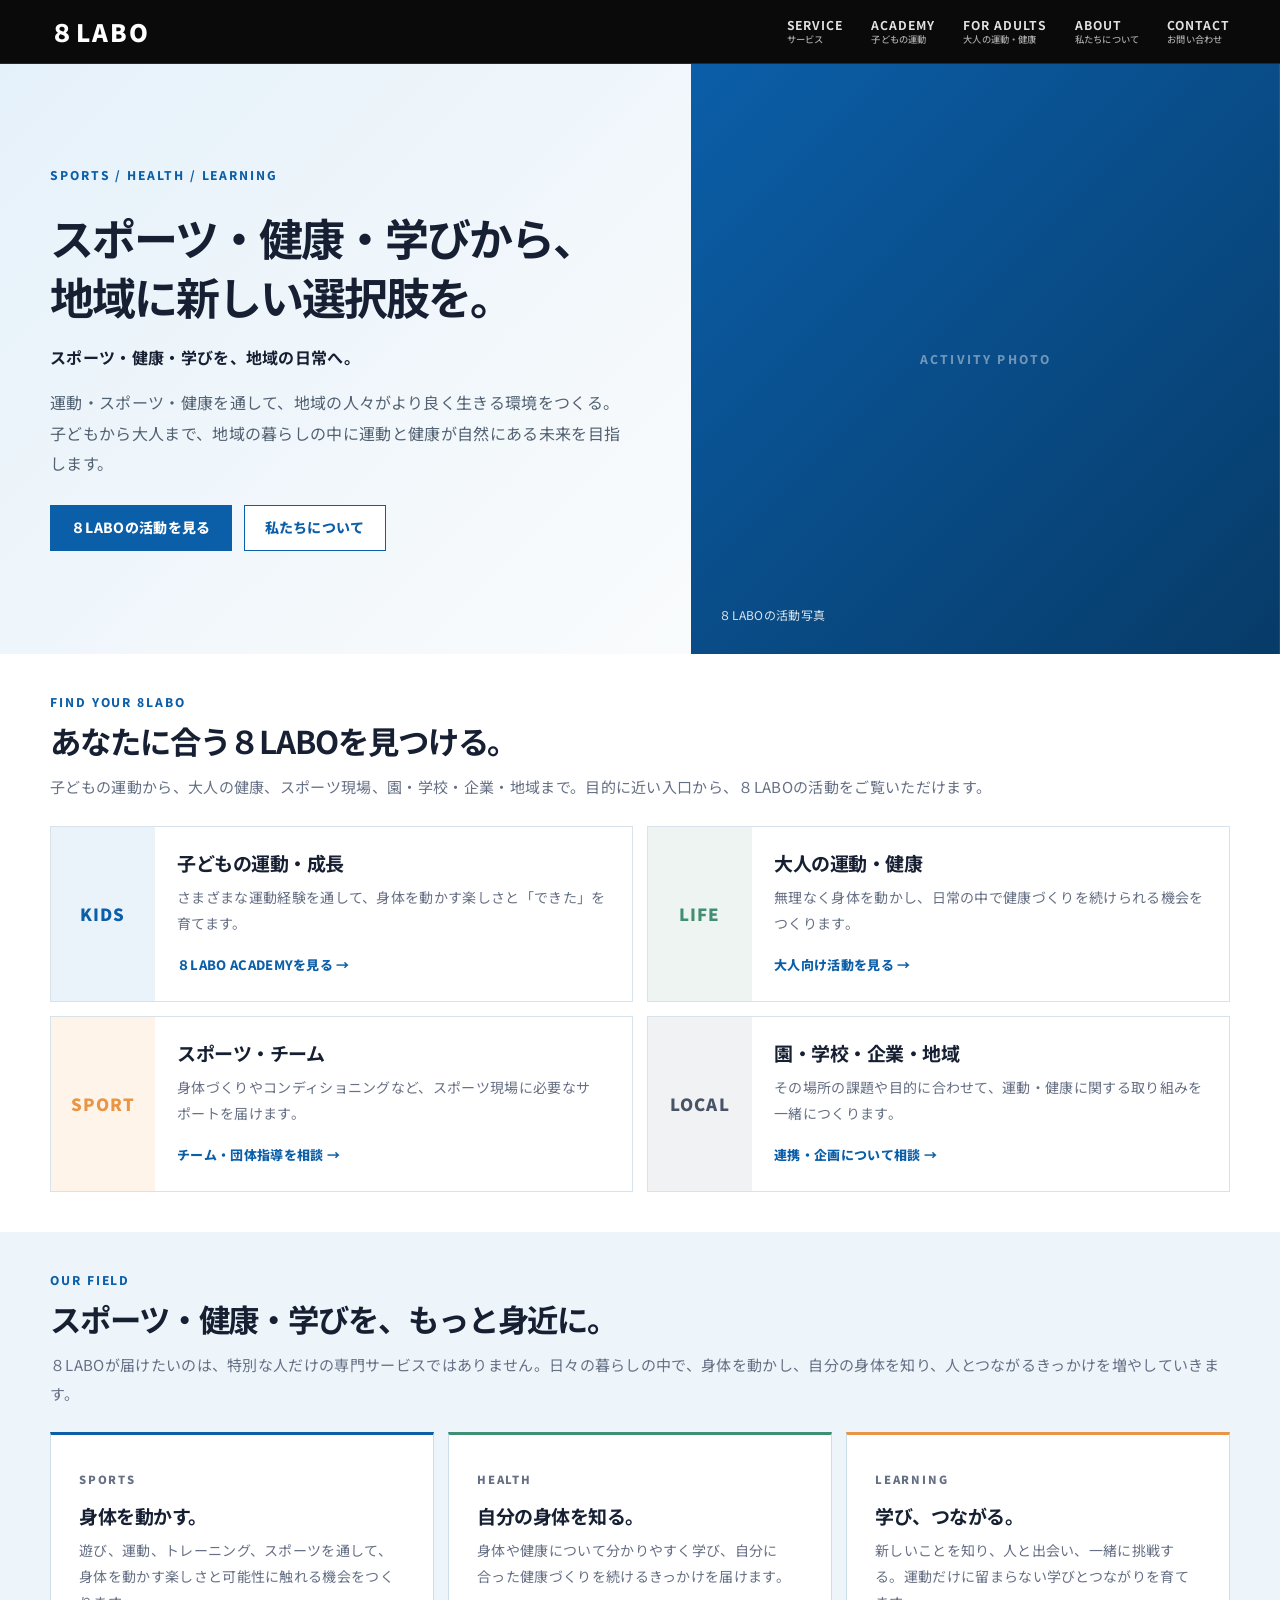
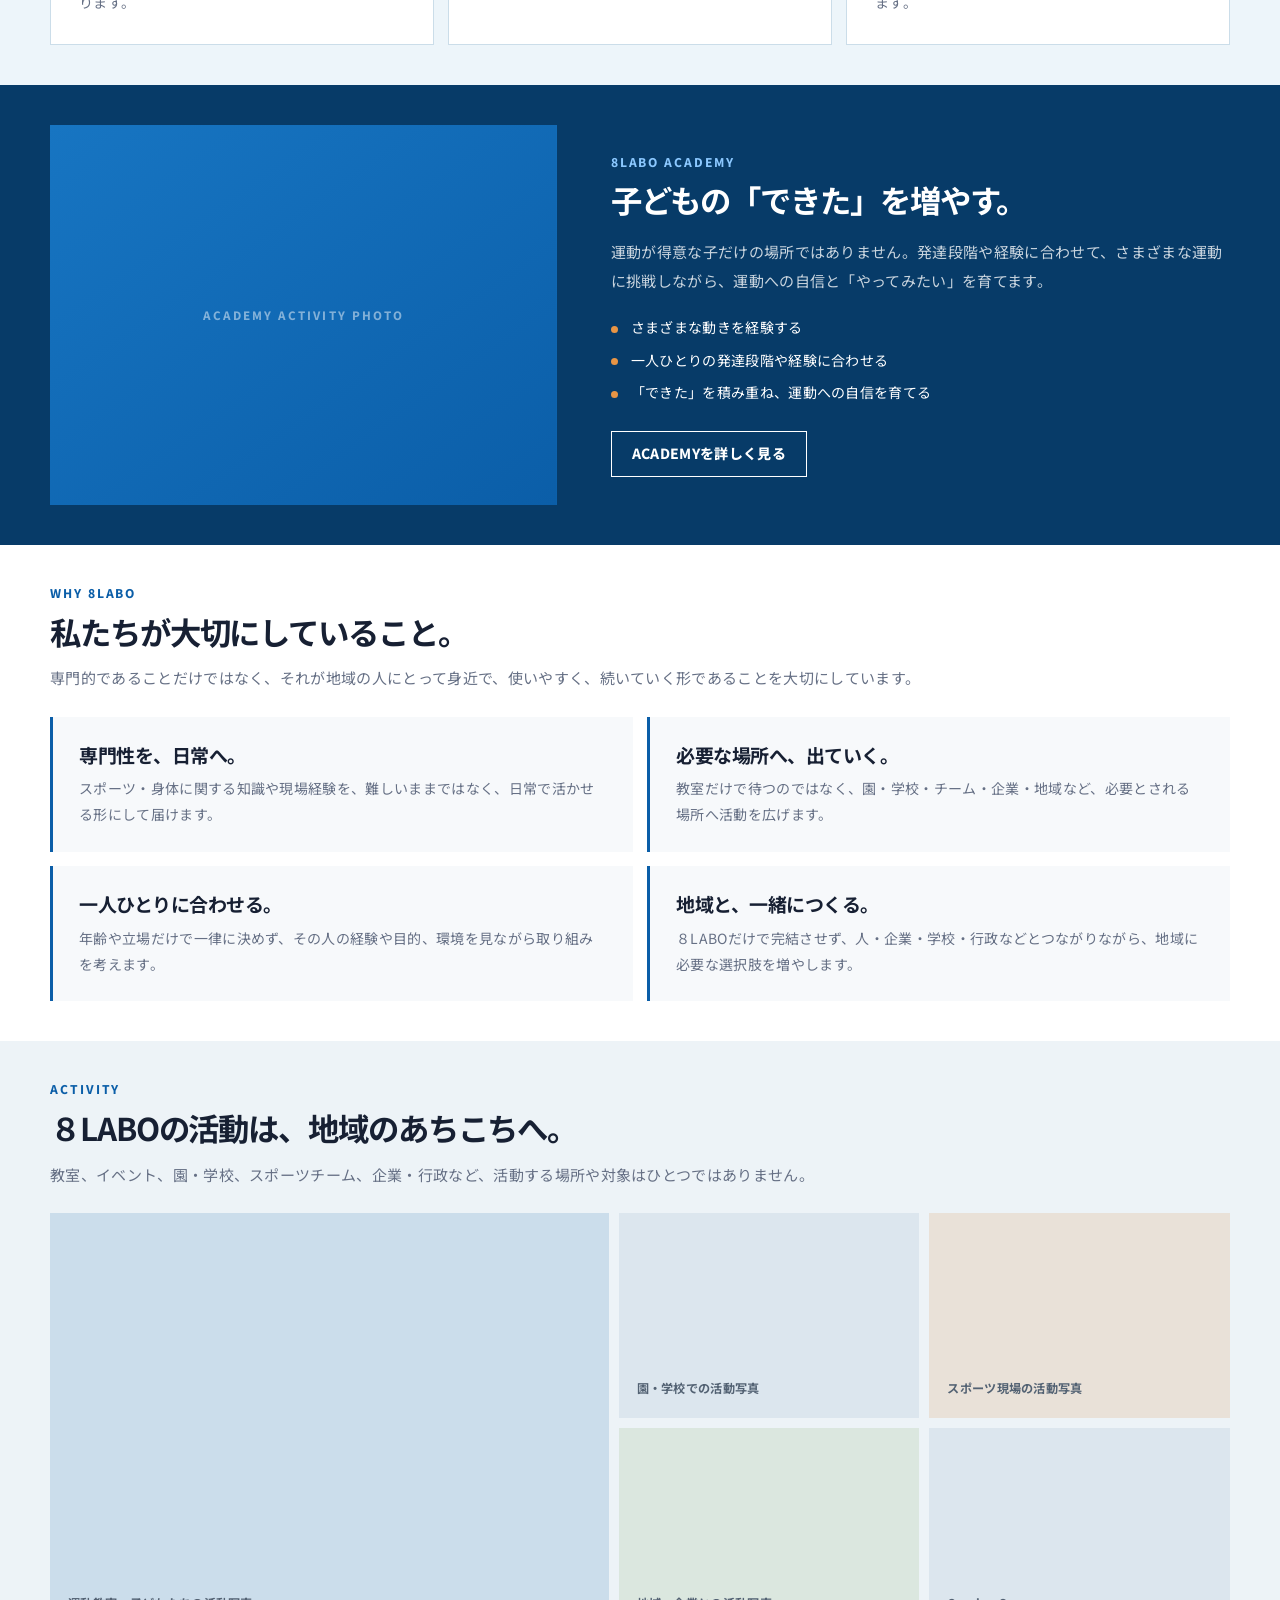
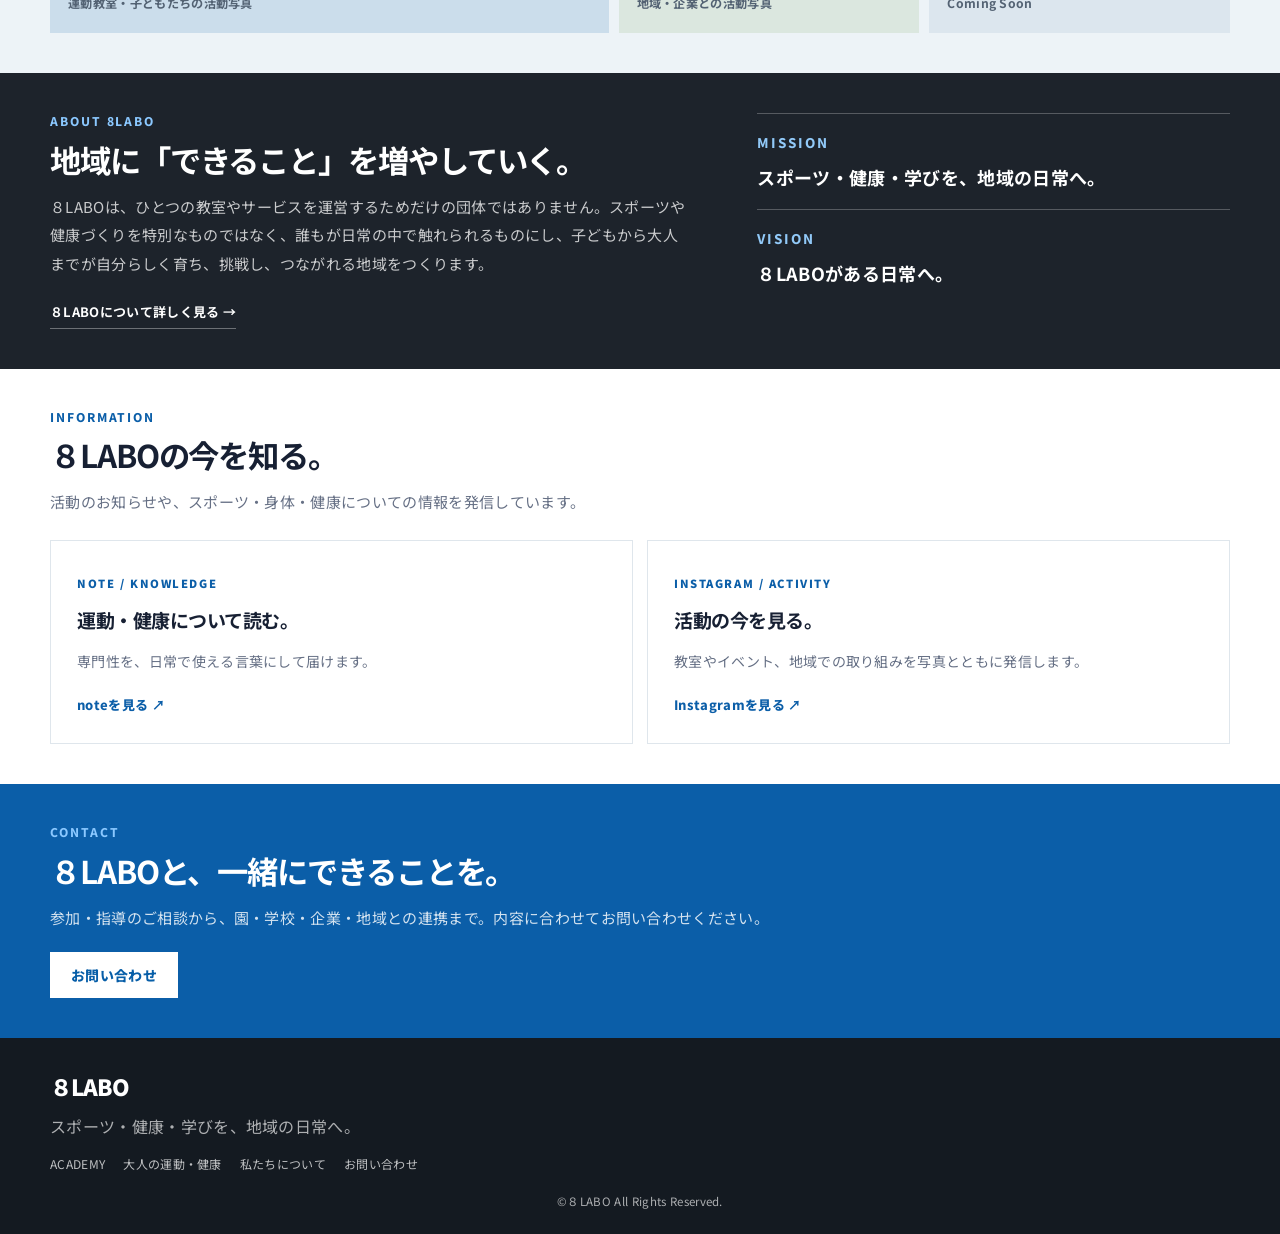
==== commit 3411e29f: "Promote current demo preview to production" ====
--- a/index.html
+++ b/index.html
@@ -1 +1 @@
-<!DOCTYPE html><html lang="ja"><head><meta charset="UTF-8"><meta name="viewport" content="width=device-width,initial-scale=1"><meta name="description" content="８LABOは、スポーツ・健康・学びを地域の日常へ届ける愛媛発の地域づくりプロジェクトです。"><title>８LABO｜スポーツ・健康・学びを、地域の日常へ。</title><link rel="preconnect" href="https://fonts.googleapis.com"><link rel="preconnect" href="https://fonts.gstatic.com" crossorigin><link href="https://fonts.googleapis.com/css2?family=Noto+Sans+JP:wght@400;500;600;700;900&display=swap" rel="stylesheet"><link rel="stylesheet" href="style.css"><link rel="stylesheet" href="refine.css"><link rel="stylesheet" href="p003.css"><link rel="stylesheet" href="home-refactor.css?v=p073"><link rel="stylesheet" href="mobile-header.css?v=p073"></head><body class="p003 home-page"><header class="site-header" id="top"><a class="brand" href="#top">８LABO</a><button class="menu-button" aria-expanded="false">MENU</button><nav class="global-nav"><a href="#for-you">SERVICE<span>サービス</span></a><a href="academy.html">ACADEMY<span>子どもの運動</span></a><a href="adults.html">FOR ADULTS<span>大人の運動・健康</span></a><a href="about.html">ABOUT<span>私たちについて</span></a><a href="contact.html">CONTACT<span>お問い合わせ</span></a></nav></header><main><section class="renew-hero home-hero"><div class="hero-grid"><div class="hero-copybox"><p class="kicker">SPORTS / HEALTH / LEARNING</p><h1>８LABOがある日常へ。</h1><p class="mission">スポーツ・健康・学びを、地域の日常へ。</p><p class="hero-text">運動・スポーツ・健康を通して、地域の人々がより良く生きる環境をつくる。子どもから大人まで、地域の暮らしの中に運動と健康が自然にある未来を目指します。</p><div class="hero-actions"><a class="btn btn-primary" href="#for-you">８LABOの活動を見る</a><a class="btn btn-secondary" href="about.html">私たちについて</a></div></div><div class="photo-stage"><p class="photo-note">８LABOの活動写真</p></div></div></section><section id="for-you" class="entrance-section"><div class="wrap"><div class="section-head"><div class="heading-unit"><h2>あなたに合う８LABOを見つける。</h2><p class="kicker">FIND YOUR 8LABO</p></div><p>子どもの運動から、大人の健康、スポーツ現場、園・学校・企業・地域まで。目的に近い入口から、８LABOの活動をご覧いただけます。</p></div><div class="entrance-grid"><a class="entrance-card" href="academy.html"><div class="entrance-visual">KIDS</div><div class="entrance-copy"><h3>子どもの運動・成長</h3><p>さまざまな運動経験を通して、身体を動かす楽しさと「できた」を育てます。</p><span class="mini-link">８LABO ACADEMYを見る →</span></div></a><a class="entrance-card" href="adults.html"><div class="entrance-visual">LIFE</div><div class="entrance-copy"><h3>大人の運動・健康</h3><p>無理なく身体を動かし、日常の中で健康づくりを続けられる機会をつくります。</p><span class="mini-link">大人向け活動を見る →</span></div></a><a class="entrance-card" href="contact.html"><div class="entrance-visual">SPORT</div><div class="entrance-copy"><h3>スポーツ・チーム</h3><p>身体づくりやコンディショニングなど、スポーツ現場に必要なサポートを届けます。</p><span class="mini-link">チーム・団体指導を相談 →</span></div></a><a class="entrance-card" href="contact.html"><div class="entrance-visual">LOCAL</div><div class="entrance-copy"><h3>園・学校・企業・地域</h3><p>その場所の課題や目的に合わせて、運動・健康に関する取り組みを一緒につくります。</p><span class="mini-link">連携・企画について相談 →</span></div></a></div></div></section><section id="services" class="home-fields"><div class="wrap"><div class="section-head"><div class="heading-unit"><h2>スポーツ・健康・学びを、もっと身近に。</h2><p class="kicker">OUR FIELD</p></div><p>８LABOが届けたいのは、特別な人だけの専門サービスではありません。日々の暮らしの中で、身体を動かし、自分の身体を知り、人とつながるきっかけを増やしていきます。</p></div><div class="value-grid"><article class="value-card"><span class="value-word">SPORTS</span><h3>身体を動かす。</h3><p>遊び、運動、トレーニング、スポーツを通して、身体を動かす楽しさと可能性に触れる機会をつくります。</p></article><article class="value-card"><span class="value-word">HEALTH</span><h3>自分の身体を知る。</h3><p>身体や健康について分かりやすく学び、自分に合った健康づくりを続けるきっかけを届けます。</p></article><article class="value-card"><span class="value-word">LEARNING</span><h3>学び、つながる。</h3><p>新しいことを知り、人と出会い、一緒に挑戦する。運動だけに留まらない学びとつながりを育てます。</p></article></div></div></section><section class="featured"><div class="wrap featured-grid"><div class="featured-visual">ACADEMY ACTIVITY PHOTO</div><div><div class="heading-unit heading-unit-light"><h2>子どもの「できた」を増やす。</h2><p class="kicker">8LABO ACADEMY</p></div><p>運動が得意な子だけの場所ではありません。発達段階や経験に合わせて、さまざまな運動に挑戦しながら、運動への自信と「やってみたい」を育てます。</p><div class="feature-points"><span>さまざまな動きを経験する</span><span>一人ひとりの発達段階や経験に合わせる</span><span>「できた」を積み重ね、運動への自信を育てる</span></div><a class="btn" href="academy.html">ACADEMYを詳しく見る</a></div></div></section><section id="strength" class="home-strength"><div class="wrap"><div class="section-head"><div class="heading-unit"><h2>私たちが大切にしていること。</h2><p class="kicker">WHY 8LABO</p></div><p>専門的であることだけではなく、それが地域の人にとって身近で、使いやすく、続いていく形であることを大切にしています。</p></div><div class="reason-grid"><article class="reason"><h3>専門性を、日常へ。</h3><p>スポーツ・身体に関する知識や現場経験を、難しいままではなく、日常で活かせる形にして届けます。</p></article><article class="reason"><h3>必要な場所へ、出ていく。</h3><p>教室だけで待つのではなく、園・学校・チーム・企業・地域など、必要とされる場所へ活動を広げます。</p></article><article class="reason"><h3>一人ひとりに合わせる。</h3><p>年齢や立場だけで一律に決めず、その人の経験や目的、環境を見ながら取り組みを考えます。</p></article><article class="reason"><h3>地域と、一緒につくる。</h3><p>８LABOだけで完結させず、人・企業・学校・行政などとつながりながら、地域に必要な選択肢を増やします。</p></article></div></div></section><section id="activity" class="activity-results"><div class="wrap"><div class="section-head"><div class="heading-unit"><h2>８LABOの活動は、地域のあちこちへ。</h2><p class="kicker">ACTIVITY</p></div><p>教室、イベント、園・学校、スポーツチーム、企業・行政など、活動する場所や対象はひとつではありません。</p></div><div class="activity-photo-grid"><div class="activity-photo">運動教室・子どもたちの活動写真</div><div class="activity-photo">園・学校での活動写真</div><div class="activity-photo">スポーツ現場の活動写真</div><div class="activity-photo">地域・企業との活動写真</div></div></div></section><section id="about" class="about-renew"><div class="wrap about-grid"><div class="about-copy"><div class="heading-unit heading-unit-light"><h2>地域に「できること」を増やしていく。</h2><p class="kicker">ABOUT 8LABO</p></div><p>８LABOは、ひとつの教室やサービスを運営するためだけの団体ではありません。スポーツや健康づくりを特別なものではなく、誰もが日常の中で触れられるものにし、子どもから大人までが自分らしく育ち、挑戦し、つながれる地域をつくります。</p><a class="about-link" href="about.html">８LABOについて詳しく見る →</a></div><div class="mv-summary"><div class="mv-block"><small>MISSION</small><strong>スポーツ・健康・学びを、地域の日常へ。</strong></div><div class="mv-block"><small>VISION</small><strong>８LABOがある日常へ。</strong></div></div></div></section><section class="home-news"><div class="wrap"><div class="section-head"><div class="heading-unit"><h2>８LABOの今を知る。</h2><p class="kicker">INFORMATION</p></div><p>活動のお知らせや、スポーツ・身体・健康についての情報を発信しています。</p></div><div class="content-grid"><a class="content-card" href="https://note.com/8labo" target="_blank" rel="noopener"><span class="tag">NOTE / KNOWLEDGE</span><h3>運動・健康について読む。</h3><p>専門性を、日常で使える言葉にして届けます。</p><span class="mini-link">noteを見る ↗</span></a><a class="content-card" href="https://www.instagram.com/8_labo/" target="_blank" rel="noopener"><span class="tag">INSTAGRAM / ACTIVITY</span><h3>活動の今を見る。</h3><p>教室やイベント、地域での取り組みを写真とともに発信します。</p><span class="mini-link">Instagramを見る ↗</span></a></div></div></section><section id="contact" class="renew-contact"><div class="wrap"><div class="heading-unit heading-unit-light"><h2>８LABOと、一緒にできることを。</h2><p class="kicker">CONTACT</p></div><p>参加・指導のご相談から、園・学校・企業・地域との連携まで。内容に合わせてお問い合わせください。</p><div class="hero-actions"><a class="btn home-contact-btn" href="contact.html">お問い合わせ</a></div></div></section></main><footer class="site-footer"><div class="footer-brand">８LABO</div><p>スポーツ・健康・学びを、地域の日常へ。</p><div class="footer-links"><a href="academy.html">ACADEMY</a><a href="adults.html">大人の運動・健康</a><a href="about.html">私たちについて</a><a href="contact.html">お問い合わせ</a></div><p class="copyright">©８LABO All Rights Reserved.</p></footer><script src="script.js"></script></body></html>+<!DOCTYPE html><html lang="ja"><head><meta charset="UTF-8"><meta name="viewport" content="width=device-width,initial-scale=1"><meta name="description" content="８LABOは、スポーツ・健康・学びを地域の日常へ届ける愛媛発の地域づくりプロジェクトです。"><title>８LABO｜スポーツ・健康・学びを、地域の日常へ。</title><link rel="preconnect" href="https://fonts.googleapis.com"><link rel="preconnect" href="https://fonts.gstatic.com" crossorigin><link href="https://fonts.googleapis.com/css2?family=Noto+Sans+JP:wght@400;500;600;700;900&display=swap" rel="stylesheet"><link rel="stylesheet" href="style.css"><link rel="stylesheet" href="refine.css"><link rel="stylesheet" href="p003.css"><link rel="stylesheet" href="home-refactor.css?v=p095"><link rel="stylesheet" href="mobile-header.css?v=p073"></head><body class="p003 home-page"><header class="site-header" id="top"><a class="brand" href="#top">８LABO</a><button class="menu-button" aria-expanded="false">MENU</button><nav class="global-nav"><a href="#for-you">SERVICE<span>サービス</span></a><a href="academy.html">ACADEMY<span>子どもの運動</span></a><a href="adults.html">FOR ADULTS<span>大人の運動・健康</span></a><a href="about.html">ABOUT<span>私たちについて</span></a><a href="contact.html">CONTACT<span>お問い合わせ</span></a></nav></header><main><section class="home-hero"><div class="hero-grid"><div class="hero-copybox"><p class="kicker">SPORTS / HEALTH / LEARNING</p><h1><span class="home-hero-line">スポーツ・健康・学びから、</span><span class="home-hero-line">地域に新しい選択肢を。</span></h1><p class="mission">スポーツ・健康・学びを、地域の日常へ。</p><p class="hero-text">運動・スポーツ・健康を通して、地域の人々がより良く生きる環境をつくる。子どもから大人まで、地域の暮らしの中に運動と健康が自然にある未来を目指します。</p><div class="hero-actions"><a class="btn btn-primary" href="#for-you">８LABOの活動を見る</a><a class="btn btn-secondary" href="about.html">私たちについて</a></div></div><div class="photo-stage"><p class="photo-note">８LABOの活動写真</p></div></div></section><section id="for-you" class="entrance-section"><div class="wrap"><div class="section-head"><div class="heading-unit"><h2>あなたに合う８LABOを見つける。</h2><p class="kicker">FIND YOUR 8LABO</p></div><p>子どもの運動から、大人の健康、スポーツ現場、園・学校・企業・地域まで。目的に近い入口から、８LABOの活動をご覧いただけます。</p></div><div class="entrance-grid"><a class="entrance-card" href="academy.html"><div class="entrance-visual">KIDS</div><div class="entrance-copy"><h3>子どもの運動・成長</h3><p>さまざまな運動経験を通して、身体を動かす楽しさと「できた」を育てます。</p><span class="mini-link">８LABO ACADEMYを見る →</span></div></a><a class="entrance-card" href="adults.html"><div class="entrance-visual">LIFE</div><div class="entrance-copy"><h3>大人の運動・健康</h3><p>無理なく身体を動かし、日常の中で健康づくりを続けられる機会をつくります。</p><span class="mini-link">大人向け活動を見る →</span></div></a><a class="entrance-card" href="contact.html"><div class="entrance-visual">SPORT</div><div class="entrance-copy"><h3>スポーツ・チーム</h3><p>身体づくりやコンディショニングなど、スポーツ現場に必要なサポートを届けます。</p><span class="mini-link">チーム・団体指導を相談 →</span></div></a><a class="entrance-card" href="contact.html"><div class="entrance-visual">LOCAL</div><div class="entrance-copy"><h3>園・学校・企業・地域</h3><p>その場所の課題や目的に合わせて、運動・健康に関する取り組みを一緒につくります。</p><span class="mini-link">連携・企画について相談 →</span></div></a></div></div></section><section id="services" class="home-fields"><div class="wrap"><div class="section-head"><div class="heading-unit"><h2>スポーツ・健康・学びを、もっと身近に。</h2><p class="kicker">OUR FIELD</p></div><p>８LABOが届けたいのは、特別な人だけの専門サービスではありません。日々の暮らしの中で、身体を動かし、自分の身体を知り、人とつながるきっかけを増やしていきます。</p></div><div class="value-grid"><article class="value-card"><span class="value-word">SPORTS</span><h3>身体を動かす。</h3><p>遊び、運動、トレーニング、スポーツを通して、身体を動かす楽しさと可能性に触れる機会をつくります。</p></article><article class="value-card"><span class="value-word">HEALTH</span><h3>自分の身体を知る。</h3><p>身体や健康について分かりやすく学び、自分に合った健康づくりを続けるきっかけを届けます。</p></article><article class="value-card"><span class="value-word">LEARNING</span><h3>学び、つながる。</h3><p>新しいことを知り、人と出会い、一緒に挑戦する。運動だけに留まらない学びとつながりを育てます。</p></article></div></div></section><section class="featured"><div class="wrap featured-grid"><div class="featured-visual">ACADEMY ACTIVITY PHOTO</div><div><div class="heading-unit heading-unit-light"><h2>子どもの「できた」を増やす。</h2><p class="kicker">8LABO ACADEMY</p></div><p>運動が得意な子だけの場所ではありません。発達段階や経験に合わせて、さまざまな運動に挑戦しながら、運動への自信と「やってみたい」を育てます。</p><div class="feature-points"><span>さまざまな動きを経験する</span><span>一人ひとりの発達段階や経験に合わせる</span><span>「できた」を積み重ね、運動への自信を育てる</span></div><a class="btn" href="academy.html">ACADEMYを詳しく見る</a></div></div></section><section id="strength" class="home-strength"><div class="wrap"><div class="section-head"><div class="heading-unit"><h2>私たちが大切にしていること。</h2><p class="kicker">WHY 8LABO</p></div><p>専門的であることだけではなく、それが地域の人にとって身近で、使いやすく、続いていく形であることを大切にしています。</p></div><div class="reason-grid"><article class="reason"><h3>専門性を、日常へ。</h3><p>スポーツ・身体に関する知識や現場経験を、難しいままではなく、日常で活かせる形にして届けます。</p></article><article class="reason"><h3>必要な場所へ、出ていく。</h3><p>教室だけで待つのではなく、園・学校・チーム・企業・地域など、必要とされる場所へ活動を広げます。</p></article><article class="reason"><h3>一人ひとりに合わせる。</h3><p>年齢や立場だけで一律に決めず、その人の経験や目的、環境を見ながら取り組みを考えます。</p></article><article class="reason"><h3>地域と、一緒につくる。</h3><p>８LABOだけで完結させず、人・企業・学校・行政などとつながりながら、地域に必要な選択肢を増やします。</p></article></div></div></section><section id="activity" class="activity-results"><div class="wrap"><div class="section-head"><div class="heading-unit"><h2>８LABOの活動は、地域のあちこちへ。</h2><p class="kicker">ACTIVITY</p></div><p>教室、イベント、園・学校、スポーツチーム、企業・行政など、活動する場所や対象はひとつではありません。</p></div><div class="activity-photo-grid"><div class="activity-photo">運動教室・子どもたちの活動写真</div><div class="activity-photo">園・学校での活動写真</div><div class="activity-photo">スポーツ現場の活動写真</div><div class="activity-photo">地域・企業との活動写真</div></div></div></section><section id="about" class="about-renew"><div class="wrap about-grid"><div class="about-copy"><div class="heading-unit heading-unit-light"><h2>地域に「できること」を増やしていく。</h2><p class="kicker">ABOUT 8LABO</p></div><p>８LABOは、ひとつの教室やサービスを運営するためだけの団体ではありません。スポーツや健康づくりを特別なものではなく、誰もが日常の中で触れられるものにし、子どもから大人までが自分らしく育ち、挑戦し、つながれる地域をつくります。</p><a class="about-link" href="about.html">８LABOについて詳しく見る →</a></div><div class="mv-summary"><div class="mv-block"><small>MISSION</small><strong>スポーツ・健康・学びを、地域の日常へ。</strong></div><div class="mv-block"><small>VISION</small><strong>８LABOがある日常へ。</strong></div></div></div></section><section class="home-news"><div class="wrap"><div class="section-head"><div class="heading-unit"><h2>８LABOの今を知る。</h2><p class="kicker">INFORMATION</p></div><p>活動のお知らせや、スポーツ・身体・健康についての情報を発信しています。</p></div><div class="content-grid"><a class="content-card" href="https://note.com/8labo" target="_blank" rel="noopener"><span class="tag">NOTE / KNOWLEDGE</span><h3>運動・健康について読む。</h3><p>専門性を、日常で使える言葉にして届けます。</p><span class="mini-link">noteを見る ↗</span></a><a class="content-card" href="https://www.instagram.com/8_labo/" target="_blank" rel="noopener"><span class="tag">INSTAGRAM / ACTIVITY</span><h3>活動の今を見る。</h3><p>教室やイベント、地域での取り組みを写真とともに発信します。</p><span class="mini-link">Instagramを見る ↗</span></a></div></div></section><section id="contact" class="renew-contact"><div class="wrap"><div class="heading-unit heading-unit-light"><h2>８LABOと、一緒にできることを。</h2><p class="kicker">CONTACT</p></div><p>参加・指導のご相談から、園・学校・企業・地域との連携まで。内容に合わせてお問い合わせください。</p><div class="hero-actions"><a class="btn home-contact-btn" href="contact.html">お問い合わせ</a></div></div></section></main><footer class="site-footer"><div class="footer-brand">８LABO</div><p>スポーツ・健康・学びを、地域の日常へ。</p><div class="footer-links"><a href="academy.html">ACADEMY</a><a href="adults.html">大人の運動・健康</a><a href="about.html">私たちについて</a><a href="contact.html">お問い合わせ</a></div><p class="copyright">©８LABO All Rights Reserved.</p></footer><script src="script.js?v=prod-20260901-1"></script></body></html>
--- a/home-refactor.css
+++ b/home-refactor.css
@@ -1,5 +1,41 @@
-/* P073 — home base + shared consistency + canonical site header. */
-@import url('./home-p051-base.css');
+/* P095 — home base + shared consistency + canonical site header. */
+@import url('./home-p051-base.css?v=p092');
 @import url('./p051-consistency.css?v=p073');
 @import url('./mobile-header.css?v=p066');
 @import url('./header-p071.css?v=p073');
+
+/* Home hero heading is owned here, not by generic text wrapping. */
+.home-page .home-hero h1{
+  font-size:clamp(44px,3.28vw,53px);
+}
+.home-page .home-hero h1 .home-hero-line{
+  display:block;
+  white-space:nowrap;
+}
+
+/* Mobile text baseline:
+   body/description copy uses the full width of its own content area.
+   Headings are intentionally excluded and keep their page-specific layout. */
+@media(max-width:800px){
+  .home-page .home-hero h1{
+    font-size:clamp(27px,7.2vw,31px)!important;
+  }
+  .home-page .home-hero h1 .home-hero-line{
+    white-space:nowrap;
+  }
+  .home-page .section-head>p:last-child,
+  .home-page .home-hero .hero-text,
+  .home-page .entrance-copy p,
+  .home-page .value-card p,
+  .home-page .featured p,
+  .home-page .reason p,
+  .home-page .about-copy p,
+  .home-page .content-card p,
+  .home-page .renew-contact>.wrap>p{
+    width:100%;
+    max-width:none;
+    min-width:0;
+    white-space:normal;
+    text-wrap:wrap;
+  }
+}
